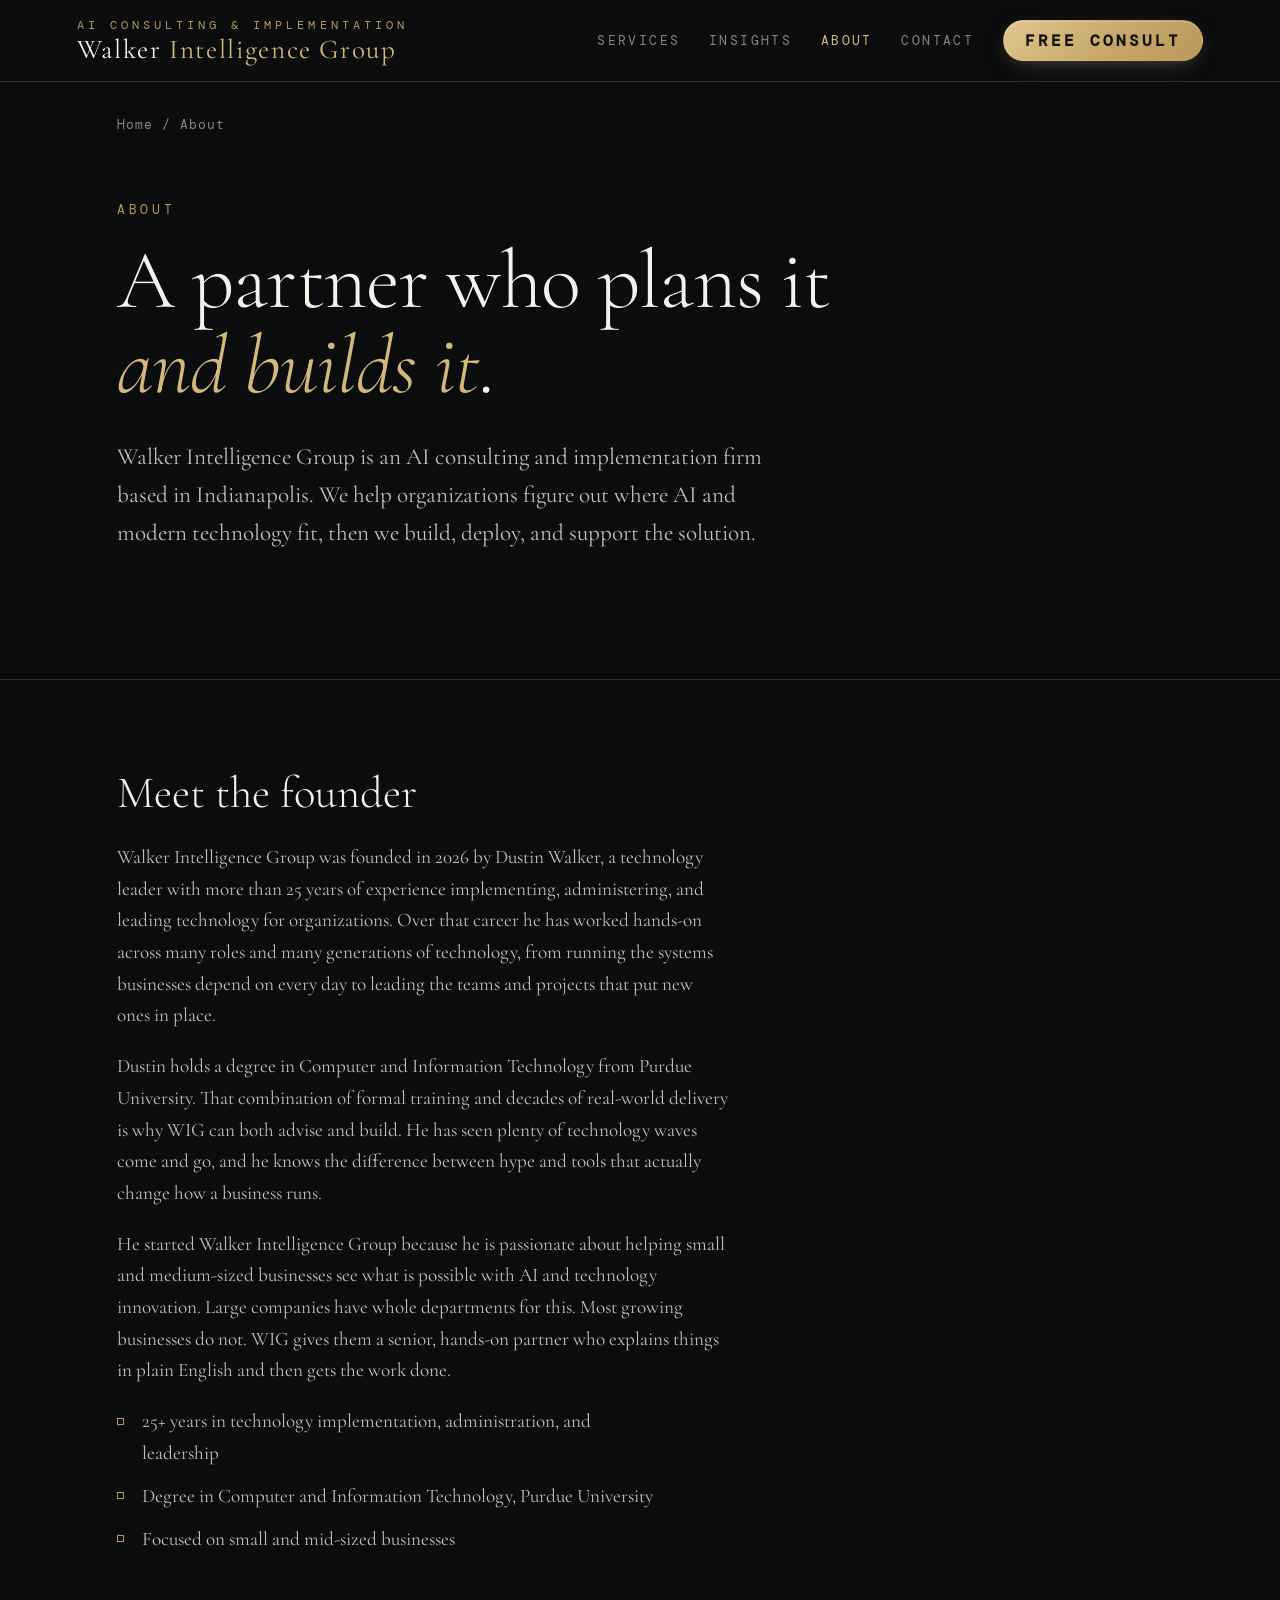
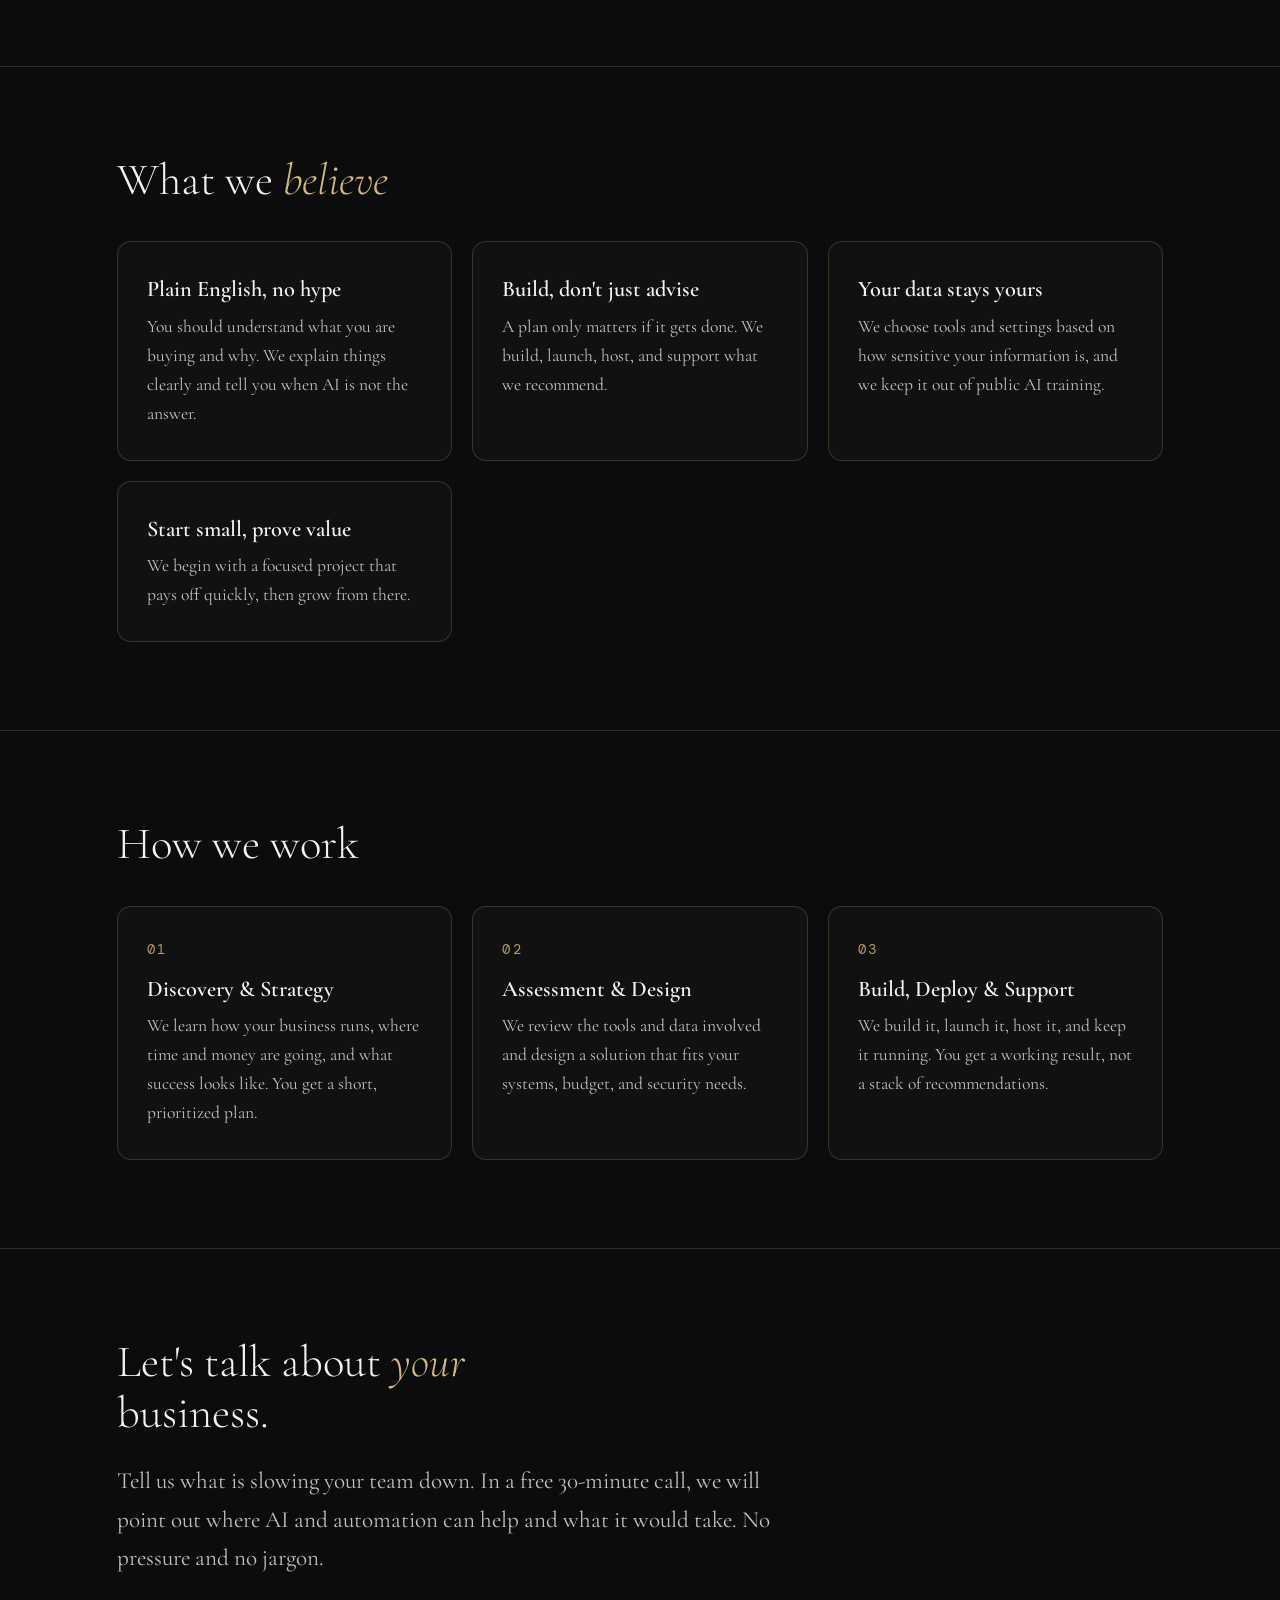
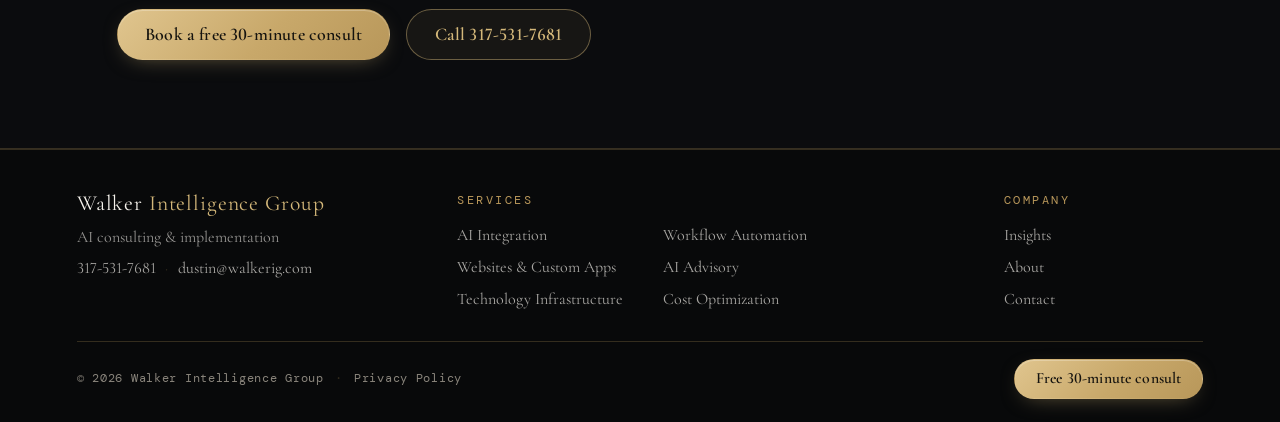
==== about/index.html @ 9484de30 "Compact footer and trim repetitive Indianapolis mentions - Footer is one short row (brand, two-colum" ====
<!DOCTYPE html>
<html lang="en">
<head>
  <meta charset="UTF-8" />
  <meta name="viewport" content="width=device-width, initial-scale=1.0" />
  <!-- Google Analytics 4 + lead tracking -->
  <script async src="https://www.googletagmanager.com/gtag/js?id=G-RJ7RK3Y0N4"></script>
  <script>
    window.dataLayer = window.dataLayer || [];
    function gtag(){dataLayer.push(arguments);}
    gtag('js', new Date());
    gtag('config', 'G-RJ7RK3Y0N4');
    // A form submission returns here with ?sent=1 (read before page scripts strip it)
    if (new URLSearchParams(location.search).get('sent') === '1') {
      gtag('event', 'generate_lead', { form_location: location.pathname });
    }
    document.addEventListener('click', function (e) {
      var a = e.target.closest && e.target.closest('a[href]');
      if (!a) return;
      var href = a.getAttribute('href');
      if (href.indexOf('tel:') === 0) gtag('event', 'phone_click', { link_text: a.textContent.trim() });
      else if (href.indexOf('mailto:') === 0) gtag('event', 'email_click', { link_text: a.textContent.trim() });
      else if (href === '/contact/') gtag('event', 'consult_click', { link_text: a.textContent.trim() });
    });
  </script>
  <title>About Walker Intelligence Group | Indianapolis AI Firm</title>
  <meta name="description" content="Indianapolis AI consulting and implementation firm founded by Dustin Walker, a Purdue-trained technology leader with 25+ years of experience." />
  <link rel="canonical" href="https://walkerig.com/about/" />
  <meta name="theme-color" content="#0b0c0e" />
  <meta property="og:type" content="website" />
  <meta property="og:site_name" content="Walker Intelligence Group" />
  <meta property="og:title" content="About Walker Intelligence Group | Indianapolis AI Firm" />
  <meta property="og:description" content="Indianapolis AI consulting and implementation firm founded by Dustin Walker, a Purdue-trained technology leader with 25+ years of experience." />
  <meta property="og:url" content="https://walkerig.com/about/" />
  <meta property="og:image" content="https://walkerig.com/og-image.jpg" />
  <meta property="og:image:width" content="1200" />
  <meta property="og:image:height" content="630" />
  <meta name="twitter:card" content="summary_large_image" />
  <link rel="icon" type="image/svg+xml" href="/favicon.svg" />
  <link rel="apple-touch-icon" href="/wig-logo-144.png" />
  <link rel="preconnect" href="https://fonts.googleapis.com" />
  <link rel="preconnect" href="https://fonts.gstatic.com" crossorigin />
  <link href="https://fonts.googleapis.com/css2?family=Cormorant+Garamond:ital,wght@0,300;0,400;0,600;1,300;1,400&family=DM+Mono:wght@300;400&display=swap" rel="stylesheet" />
  <link href="/assets/site.css" rel="stylesheet" />
  <script type="application/ld+json">
{
  "@context": "https://schema.org",
  "@graph": [
    {
      "@type": "AboutPage",
      "@id": "https://walkerig.com/about/",
      "url": "https://walkerig.com/about/",
      "name": "About Walker Intelligence Group",
      "about": {
        "@id": "https://walkerig.com/#business"
      },
      "mainEntity": {
        "@id": "https://walkerig.com/#founder"
      }
    },
    {
      "@type": "Person",
      "@id": "https://walkerig.com/#founder",
      "name": "Dustin Walker",
      "jobTitle": "Founder",
      "description": "Technology leader with more than 25 years of experience in technology implementation, administration, and leadership.",
      "alumniOf": {
        "@type": "CollegeOrUniversity",
        "name": "Purdue University"
      },
      "knowsAbout": [
        "Artificial intelligence",
        "Technology implementation",
        "Systems administration",
        "IT leadership",
        "Workflow automation"
      ],
      "worksFor": {
        "@id": "https://walkerig.com/#business"
      },
      "url": "https://walkerig.com/about/"
    },
    {
      "@type": "BreadcrumbList",
      "itemListElement": [
        {
          "@type": "ListItem",
          "position": 1,
          "name": "Home",
          "item": "https://walkerig.com/"
        },
        {
          "@type": "ListItem",
          "position": 2,
          "name": "About",
          "item": "https://walkerig.com/about/"
        }
      ]
    }
  ]
}
  </script>
</head>
<body>
<header class="site-header">
  <a class="brand" href="/" aria-label="Walker Intelligence Group home">
    <span class="brand-top">AI Consulting &amp; Implementation</span>
    <span class="brand-main">Walker <span>Intelligence Group</span></span>
  </a>
  <nav class="site-nav" aria-label="Main">
    <a href="/#services">Services</a>
    <a href="/insights/">Insights</a>
    <a href="/about/" aria-current="page">About</a>
    <a href="/contact/">Contact</a>
    <a class="btn" href="/contact/">Free consult</a>
  </nav>
  <details class="menu">
    <summary>Menu</summary>
    <div class="menu-panel">
      <span class="menu-label">Services</span>
        <a href="/ai-integration/">AI Integration</a>
        <a href="/workflow-automation/">Workflow Automation</a>
        <a href="/websites-custom-apps/">Websites &amp; Custom Apps</a>
        <a href="/ai-advisory/">AI Advisory</a>
        <a href="/technology-infrastructure/">Technology Infrastructure</a>
        <a href="/cost-optimization/">Cost Optimization</a>
      <span class="menu-label">Company</span>
      <a href="/insights/">Insights</a>
      <a href="/about/">About</a>
      <a href="/contact/">Contact</a>
      <a href="tel:+13175317681">Call 317-531-7681</a>
    </div>
  </details>
</header>

<main>
  <div class="wrap crumbs"><a href="/">Home</a> / About</div>

  <section class="hero">
    <div class="wrap">
      <span class="eyebrow">About</span>
      <h1>A partner who plans it <em>and builds it</em>.</h1>
      <p class="lede">Walker Intelligence Group is an AI consulting and implementation firm based in Indianapolis. We help organizations figure out where AI and modern technology fit, then we build, deploy, and support the solution.</p>
    </div>
  </section>

  <section>
    <div class="wrap prose">
      <h2>Meet the founder</h2>
      <p>Walker Intelligence Group was founded in 2026 by Dustin Walker, a technology leader with more than 25 years of experience implementing, administering, and leading technology for organizations. Over that career he has worked hands-on across many roles and many generations of technology, from running the systems businesses depend on every day to leading the teams and projects that put new ones in place.</p>
      <p>Dustin holds a degree in Computer and Information Technology from Purdue University. That combination of formal training and decades of real-world delivery is why WIG can both advise and build. He has seen plenty of technology waves come and go, and he knows the difference between hype and tools that actually change how a business runs.</p>
      <p>He started Walker Intelligence Group because he is passionate about helping small and medium-sized businesses see what is possible with AI and technology innovation. Large companies have whole departments for this. Most growing businesses do not. WIG gives them a senior, hands-on partner who explains things in plain English and then gets the work done.</p>
      <ul class="checks">
        <li>25+ years in technology implementation, administration, and leadership</li>
        <li>Degree in Computer and Information Technology, Purdue University</li>
        <li>Focused on small and mid-sized businesses</li>
      </ul>
    </div>
  </section>

  <section>
    <div class="wrap">
      <h2>What we <em>believe</em></h2>
      <div class="grid">
        <div class="card"><h3>Plain English, no hype</h3><p>You should understand what you are buying and why. We explain things clearly and tell you when AI is not the answer.</p></div>
        <div class="card"><h3>Build, don't just advise</h3><p>A plan only matters if it gets done. We build, launch, host, and support what we recommend.</p></div>
        <div class="card"><h3>Your data stays yours</h3><p>We choose tools and settings based on how sensitive your information is, and we keep it out of public AI training.</p></div>
        <div class="card"><h3>Start small, prove value</h3><p>We begin with a focused project that pays off quickly, then grow from there.</p></div>
      </div>
    </div>
  </section>

  <section>
    <div class="wrap">
      <h2>How we work</h2>
      <div class="grid">
        <div class="card"><span class="num">01</span><h3>Discovery &amp; Strategy</h3><p>We learn how your business runs, where time and money are going, and what success looks like. You get a short, prioritized plan.</p></div>
        <div class="card"><span class="num">02</span><h3>Assessment &amp; Design</h3><p>We review the tools and data involved and design a solution that fits your systems, budget, and security needs.</p></div>
        <div class="card"><span class="num">03</span><h3>Build, Deploy &amp; Support</h3><p>We build it, launch it, host it, and keep it running. You get a working result, not a stack of recommendations.</p></div>
      </div>
    </div>
  </section>

  <section class="cta-band">
    <div class="wrap">
      <h2>Let's talk about <em>your</em> business.</h2>
      <p class="lede">Tell us what is slowing your team down. In a free 30-minute call, we will point out where AI and automation can help and what it would take. No pressure and no jargon.</p>
      <div class="cta-row">
        <a class="btn" href="/contact/">Book a free 30-minute consult</a>
        <a class="btn btn-ghost" href="tel:+13175317681">Call 317-531-7681</a>
      </div>
    </div>
  </section>
</main>
<footer class="site-footer">
  <div class="wrap">
    <div class="footer-grid">
      <div class="footer-brand">
        <a class="footer-name" href="/">Walker <span>Intelligence Group</span></a>
        <p>AI consulting &amp; implementation</p>
        <p class="footer-contact"><a href="tel:+13175317681">317-531-7681</a><span aria-hidden="true">&middot;</span><a href="mailto:dustin@walkerig.com">dustin@walkerig.com</a></p>
      </div>
      <nav aria-label="Services">
        <h4>Services</h4>
        <ul class="footer-two-col">
          <li><a href="/ai-integration/">AI Integration</a></li>
          <li><a href="/workflow-automation/">Workflow Automation</a></li>
          <li><a href="/websites-custom-apps/">Websites &amp; Custom Apps</a></li>
          <li><a href="/ai-advisory/">AI Advisory</a></li>
          <li><a href="/technology-infrastructure/">Technology Infrastructure</a></li>
          <li><a href="/cost-optimization/">Cost Optimization</a></li>
        </ul>
      </nav>
      <nav aria-label="Company">
        <h4>Company</h4>
        <ul>
          <li><a href="/insights/">Insights</a></li>
          <li><a href="/about/">About</a></li>
          <li><a href="/contact/">Contact</a></li>
        </ul>
      </nav>
    </div>
    <div class="footer-base">
      <span>&copy; 2026 Walker Intelligence Group<span class="sep" aria-hidden="true">&middot;</span><a href="/privacy/">Privacy Policy</a></span>
      <a class="btn footer-btn" href="/contact/">Free 30-minute consult</a>
    </div>
  </div>
</footer>
</body>
</html>
---- assets/site.css ----
/* Shared styles for inner pages (service, about, contact, insights). The homepage keeps its own inline styles. */
*, *::before, *::after { box-sizing: border-box; margin: 0; padding: 0; }

:root {
  --ink:       #0b0c0e;
  --ink-2:     #0f1012;
  --paper:     #f5f2ec;
  --gold:      #b8975a;
  --gold-lt:   #d4b87a;
  --muted:     #8a857c;
  --body:      rgba(245,242,236,0.78);
  --rule:      rgba(184,151,90,0.25);
  --serif:     'Cormorant Garamond', Georgia, serif;
  --mono:      'DM Mono', 'Courier New', monospace;
  --gutter:    clamp(1.25rem, 6vw, 6rem);
}

html { scroll-behavior: smooth; }

body {
  background: var(--ink);
  color: var(--paper);
  font-family: var(--serif);
  font-weight: 400;
  line-height: 1.65;
  overflow-x: hidden;
}

a { color: var(--gold-lt); }
a:hover { color: var(--paper); }

/* ── HEADER ── */
.site-header {
  position: sticky;
  top: 0;
  z-index: 100;
  background: var(--ink);
  border-bottom: 1px solid var(--rule);
  display: flex;
  align-items: center;
  justify-content: space-between;
  gap: 1rem;
  padding: 1rem var(--gutter);
}

.brand { display: flex; flex-direction: column; text-decoration: none; color: var(--paper); }
.brand-top {
  font-family: var(--mono);
  font-size: 0.72rem;
  letter-spacing: 0.35em;
  text-transform: uppercase;
  color: var(--gold);
}
.brand-main { font-size: clamp(1.2rem, 2.4vw, 1.7rem); letter-spacing: 0.06em; line-height: 1.1; }
.brand-main span { color: var(--gold-lt); }

.site-nav { display: flex; align-items: center; gap: 1.8rem; }
.site-nav a {
  font-family: var(--mono);
  font-size: 0.82rem;
  letter-spacing: 0.18em;
  text-transform: uppercase;
  color: var(--muted);
  text-decoration: none;
}
.site-nav a:hover, .site-nav a[aria-current="page"] { color: var(--gold-lt); }

.btn {
  display: inline-flex;
  align-items: center;
  justify-content: center;
  gap: 0.55em;
  font-family: var(--serif);
  font-size: 1.12rem;
  font-weight: 600;
  letter-spacing: 0.01em;
  line-height: 1.2;
  font-variant-numeric: lining-nums;
  text-decoration: none;
  text-align: center;
  padding: 0.85rem 1.7rem;
  border: 1px solid transparent;
  border-radius: 999px;
  color: #15130f;
  background: linear-gradient(135deg, #e0c58e 0%, #c8a86a 55%, #b8975a 100%);
  box-shadow: 0 6px 22px -10px rgba(212,184,122,0.55), inset 0 1px 0 rgba(255,255,255,0.25);
  transition: transform 0.2s ease, box-shadow 0.2s ease, background 0.2s ease, color 0.2s ease, border-color 0.2s ease;
  cursor: pointer;
}
.btn:hover {
  color: #15130f;
  transform: translateY(-1px);
  box-shadow: 0 10px 28px -10px rgba(212,184,122,0.7), inset 0 1px 0 rgba(255,255,255,0.3);
}
.btn:active { transform: translateY(0); }
.btn:focus-visible { outline: 2px solid var(--gold-lt); outline-offset: 3px; }
.btn-ghost {
  background: rgba(212,184,122,0.06);
  border-color: rgba(212,184,122,0.45);
  color: var(--gold-lt);
  box-shadow: none;
}
.btn-ghost:hover {
  background: rgba(212,184,122,0.14);
  border-color: var(--gold-lt);
  color: var(--paper);
  box-shadow: none;
}
.btn-lg { font-size: clamp(1.15rem, 1.5vw, 1.3rem); padding: 1.05rem 2.3rem; }
.site-nav .btn { color: #15130f; font-size: 1.02rem; padding: 0.6rem 1.35rem; }
.site-nav .btn:hover { color: #15130f; }

/* mobile menu (no JS needed) */
.menu { display: none; position: relative; }
.menu summary {
  list-style: none;
  cursor: pointer;
  font-family: var(--mono);
  font-size: 0.82rem;
  letter-spacing: 0.18em;
  text-transform: uppercase;
  color: var(--gold);
  padding: 0.55rem 1.1rem;
  border: 1px solid var(--rule);
  border-radius: 999px;
}
.menu summary::-webkit-details-marker { display: none; }
.menu-panel {
  position: absolute;
  right: 0;
  top: calc(100% + 0.5rem);
  background: var(--ink-2);
  border: 1px solid var(--rule);
  min-width: 17rem;
  border-radius: 14px;
  overflow: hidden;
  box-shadow: 0 18px 40px -18px rgba(0,0,0,0.8);
  max-width: calc(100vw - 2.5rem);
  padding: 0.75rem 0;
  display: flex;
  flex-direction: column;
}
.menu-panel a {
  padding: 0.7rem 1.3rem;
  font-family: var(--mono);
  font-size: 0.9rem;
  letter-spacing: 0.1em;
  color: var(--paper);
  text-decoration: none;
}
.menu-panel a:hover { color: var(--gold-lt); }
.menu-panel .menu-label {
  padding: 0.8rem 1.3rem 0.2rem;
  font-family: var(--mono);
  font-size: 0.72rem;
  letter-spacing: 0.25em;
  text-transform: uppercase;
  color: var(--gold);
}

@media (max-width: 860px) {
  .site-nav { display: none; }
  .menu { display: block; }
}

/* ── LAYOUT ── */
.wrap { padding: 0 var(--gutter); max-width: 1200px; margin: 0 auto; }
section { padding: clamp(3rem, 7vw, 5.5rem) 0; border-bottom: 1px solid var(--rule); }

.crumbs {
  font-family: var(--mono);
  font-size: 0.8rem;
  letter-spacing: 0.08em;
  color: var(--muted);
  padding-top: 2rem;
}
.crumbs a { color: var(--muted); text-decoration: none; }
.crumbs a:hover { color: var(--gold-lt); }

.eyebrow {
  display: block;
  font-family: var(--mono);
  font-size: 0.8rem;
  letter-spacing: 0.3em;
  text-transform: uppercase;
  color: var(--gold);
  margin-bottom: 1.2rem;
}

.hero { padding-top: clamp(2rem, 5vw, 4rem); }
.hero h1 {
  font-size: clamp(2.6rem, 6.5vw, 5.2rem);
  font-weight: 300;
  line-height: 1.02;
  letter-spacing: -0.01em;
  max-width: 18ch;
  margin-bottom: 1.8rem;
}
.hero h1 em { font-style: italic; color: var(--gold-lt); }
.lede {
  font-size: clamp(1.2rem, 2vw, 1.45rem);
  color: var(--body);
  max-width: 60ch;
  margin-bottom: 2.4rem;
}
.cta-row { display: flex; flex-wrap: wrap; gap: 1rem; align-items: center; }
.cta-note { font-family: var(--mono); font-size: 0.85rem; letter-spacing: 0.1em; color: var(--muted); }

h2 {
  font-size: clamp(1.9rem, 4vw, 2.8rem);
  font-weight: 300;
  line-height: 1.15;
  margin-bottom: 1.4rem;
  max-width: 24ch;
}
h2 em { font-style: italic; color: var(--gold-lt); }
h3 { font-size: 1.4rem; font-weight: 600; line-height: 1.3; margin-bottom: 0.5rem; }

.prose p { font-size: 1.2rem; color: var(--body); max-width: 68ch; margin-bottom: 1.2rem; }
.prose p:last-child { margin-bottom: 0; }

.grid {
  display: grid;
  grid-template-columns: repeat(auto-fill, minmax(min(100%, 290px), 1fr));
  gap: 1.25rem;
  margin-top: 2.2rem;
}
.card {
  background: rgba(245,242,236,0.025);
  border: 1px solid var(--rule);
  border-radius: 14px;
  padding: 2rem 1.8rem;
  transition: background 0.2s, border-color 0.2s;
}
.card p { color: var(--body); font-size: 1.1rem; }
.card .num { font-family: var(--mono); font-size: 0.85rem; letter-spacing: 0.2em; color: var(--gold); display: block; margin-bottom: 0.8rem; }
a.card { text-decoration: none; color: var(--paper); transition: background 0.2s; display: block; }
a.card:hover { background: rgba(212,184,122,0.06); border-color: var(--gold); }
a.card:hover h3 { color: var(--gold-lt); }
.card .more { font-family: var(--mono); font-size: 0.8rem; letter-spacing: 0.15em; color: var(--gold); margin-top: 1rem; display: block; }

.checks { list-style: none; display: grid; gap: 0.9rem; margin-top: 1.5rem; max-width: 70ch; }
.checks li { position: relative; padding-left: 1.6rem; font-size: 1.15rem; color: var(--body); }
.checks li::before {
  content: '';
  position: absolute;
  left: 0;
  top: 0.55em;
  width: 7px;
  height: 7px;
  border: 1px solid var(--gold);
}

.faq { margin-top: 1.5rem; max-width: 820px; }
.faq details { border-top: 1px solid var(--rule); }
.faq details:last-child { border-bottom: 1px solid var(--rule); }
.faq summary {
  cursor: pointer;
  list-style: none;
  display: flex;
  justify-content: space-between;
  gap: 1rem;
  padding: 1.2rem 0;
  font-size: 1.3rem;
}
.faq summary::-webkit-details-marker { display: none; }
.faq summary::after { content: '+'; color: var(--gold); font-family: var(--mono); }
.faq details[open] summary::after { content: '–'; }
.faq details p { color: var(--body); font-size: 1.15rem; padding-bottom: 1.3rem; max-width: 68ch; }

.cta-band { text-align: left; }
.cta-band .lede { margin-bottom: 2rem; }

/* ── FORM ── */
.contact-grid { display: grid; grid-template-columns: repeat(auto-fit, minmax(min(100%, 340px), 1fr)); gap: clamp(2rem, 5vw, 4rem); }
.form label {
  display: block;
  font-family: var(--mono);
  font-size: 0.78rem;
  letter-spacing: 0.16em;
  text-transform: uppercase;
  color: var(--gold);
  margin-bottom: 0.45rem;
}
.form .field { margin-bottom: 1.3rem; }
.form input, .form textarea, .form select {
  width: 100%;
  background: rgba(245,242,236,0.04);
  border: 1px solid var(--rule);
  color: var(--paper);
  font-family: var(--serif);
  font-size: 1.1rem;
  padding: 0.8rem 0.9rem;
  border-radius: 10px;
  -webkit-appearance: none;
  appearance: none;
}
.form select option { background: var(--ink-2); }
.form input:focus, .form textarea:focus, .form select:focus { outline: none; border-color: var(--gold); }
.form textarea { min-height: 140px; resize: vertical; }
.form .btn { width: 100%; }
.form-done { font-size: 1.3rem; color: var(--gold-lt); }
.contact-lines { display: grid; gap: 0.6rem; margin: 1.5rem 0 2rem; }
.contact-lines a { font-family: var(--mono); font-size: 1.05rem; letter-spacing: 0.06em; color: var(--paper); text-decoration: none; }
.contact-lines a:hover { color: var(--gold-lt); }

.placeholder { background: rgba(212,184,122,0.15); color: var(--gold-lt); padding: 0 0.2em; }

/* ── FOOTER ── */
.site-footer { padding: 2.6rem 0 1.4rem; border-top: 1px solid var(--rule); background: #08090a; }
.site-footer .wrap { max-width: 1320px; }
.footer-grid {
  display: grid;
  grid-template-columns: minmax(0, 1fr) minmax(0, 1.5fr) minmax(0, 0.6fr);
  gap: 2rem 3rem;
  align-items: start;
}
.footer-name { color: var(--paper); text-decoration: none; font-size: 1.35rem; letter-spacing: 0.04em; line-height: 1.2; }
.footer-name span { color: var(--gold-lt); }
.footer-brand p { color: rgba(245,242,236,0.6); font-size: 1rem; margin-top: 0.3rem; }
.footer-contact { display: flex; flex-wrap: wrap; gap: 0.2rem 0.6rem; font-variant-numeric: lining-nums; }
.footer-contact span { color: var(--rule); }
.footer-contact a, .footer-grid li a {
  color: rgba(245,242,236,0.68);
  text-decoration: none;
  font-size: 1rem;
  font-variant-numeric: lining-nums;
  white-space: nowrap;
  transition: color 0.2s;
}
.footer-contact a:hover, .footer-grid li a:hover { color: var(--gold-lt); }
.footer-grid h4 {
  font-family: var(--mono);
  font-size: 0.72rem;
  font-weight: 400;
  letter-spacing: 0.22em;
  text-transform: uppercase;
  color: var(--gold);
  margin-bottom: 0.7rem;
}
.footer-grid ul { list-style: none; display: grid; gap: 0.35rem; }
.footer-grid ul.footer-two-col { grid-template-columns: repeat(2, max-content); column-gap: 2.5rem; }
.footer-base {
  margin-top: 1.8rem;
  padding-top: 1.1rem;
  border-top: 1px solid var(--rule);
  display: flex;
  flex-wrap: wrap;
  align-items: center;
  justify-content: space-between;
  gap: 0.8rem 1.5rem;
  font-family: var(--mono);
  font-size: 0.75rem;
  letter-spacing: 0.06em;
  color: var(--muted);
}
.footer-base .sep { margin: 0 0.7rem; color: var(--rule); }
.footer-base a:not(.btn) { color: var(--muted); text-decoration: none; }
.footer-base a:not(.btn):hover { color: var(--gold-lt); }
.footer-base .footer-btn { font-size: 0.98rem; letter-spacing: 0.01em; padding: 0.6rem 1.3rem; }

@media (max-width: 900px) {
  .footer-grid { grid-template-columns: minmax(0, 1fr) minmax(0, 1fr); gap: 1.6rem 2rem; }
  .footer-brand { grid-column: 1 / -1; }
}
@media (max-width: 560px) {
  .footer-grid { grid-template-columns: 1fr; }
  .footer-grid ul.footer-two-col { grid-template-columns: repeat(2, minmax(0, 1fr)); column-gap: 1rem; }
  .footer-grid li a { white-space: normal; }
  .footer-grid nav:last-of-type ul { display: flex; flex-wrap: wrap; gap: 0.4rem 1.6rem; }
  .footer-base { flex-direction: column-reverse; align-items: stretch; text-align: center; }
  .footer-base .footer-btn { width: 100%; }
}

/* ── INSIGHTS (articles) ── */
.hero h1.article-title { font-size: clamp(2.3rem, 5.5vw, 4.2rem); max-width: 22ch; }
.byline { font-family: var(--mono); font-size: 0.85rem; letter-spacing: 0.1em; color: var(--muted); }
.byline a { color: var(--gold-lt); text-decoration: none; }
.article-body h2 { margin-top: 3rem; max-width: 32ch; font-size: clamp(1.7rem, 3.4vw, 2.3rem); }
.article-body h2:first-child { margin-top: 0; }
.prose ul { list-style: none; display: grid; gap: 0.7rem; margin: 0 0 1.4rem; max-width: 68ch; }
.prose ul li { position: relative; padding-left: 1.6rem; font-size: 1.2rem; color: var(--body); }
.prose ul li::before {
  content: '';
  position: absolute;
  left: 0;
  top: 0.6em;
  width: 7px;
  height: 7px;
  border: 1px solid var(--gold);
}
.prose strong { color: var(--paper); font-weight: 600; }
.author-box p a { text-decoration: none; }

/* ── SMALL SCREENS ── */
@media (max-width: 560px) {
  .cta-row .btn { width: 100%; }
  .card { padding: 1.6rem 1.3rem; }
  .btn-lg { font-size: 1.15rem; padding: 1rem 1.4rem; }
  .brand-top { font-size: 0.6rem; letter-spacing: 0.18em; white-space: nowrap; }
}
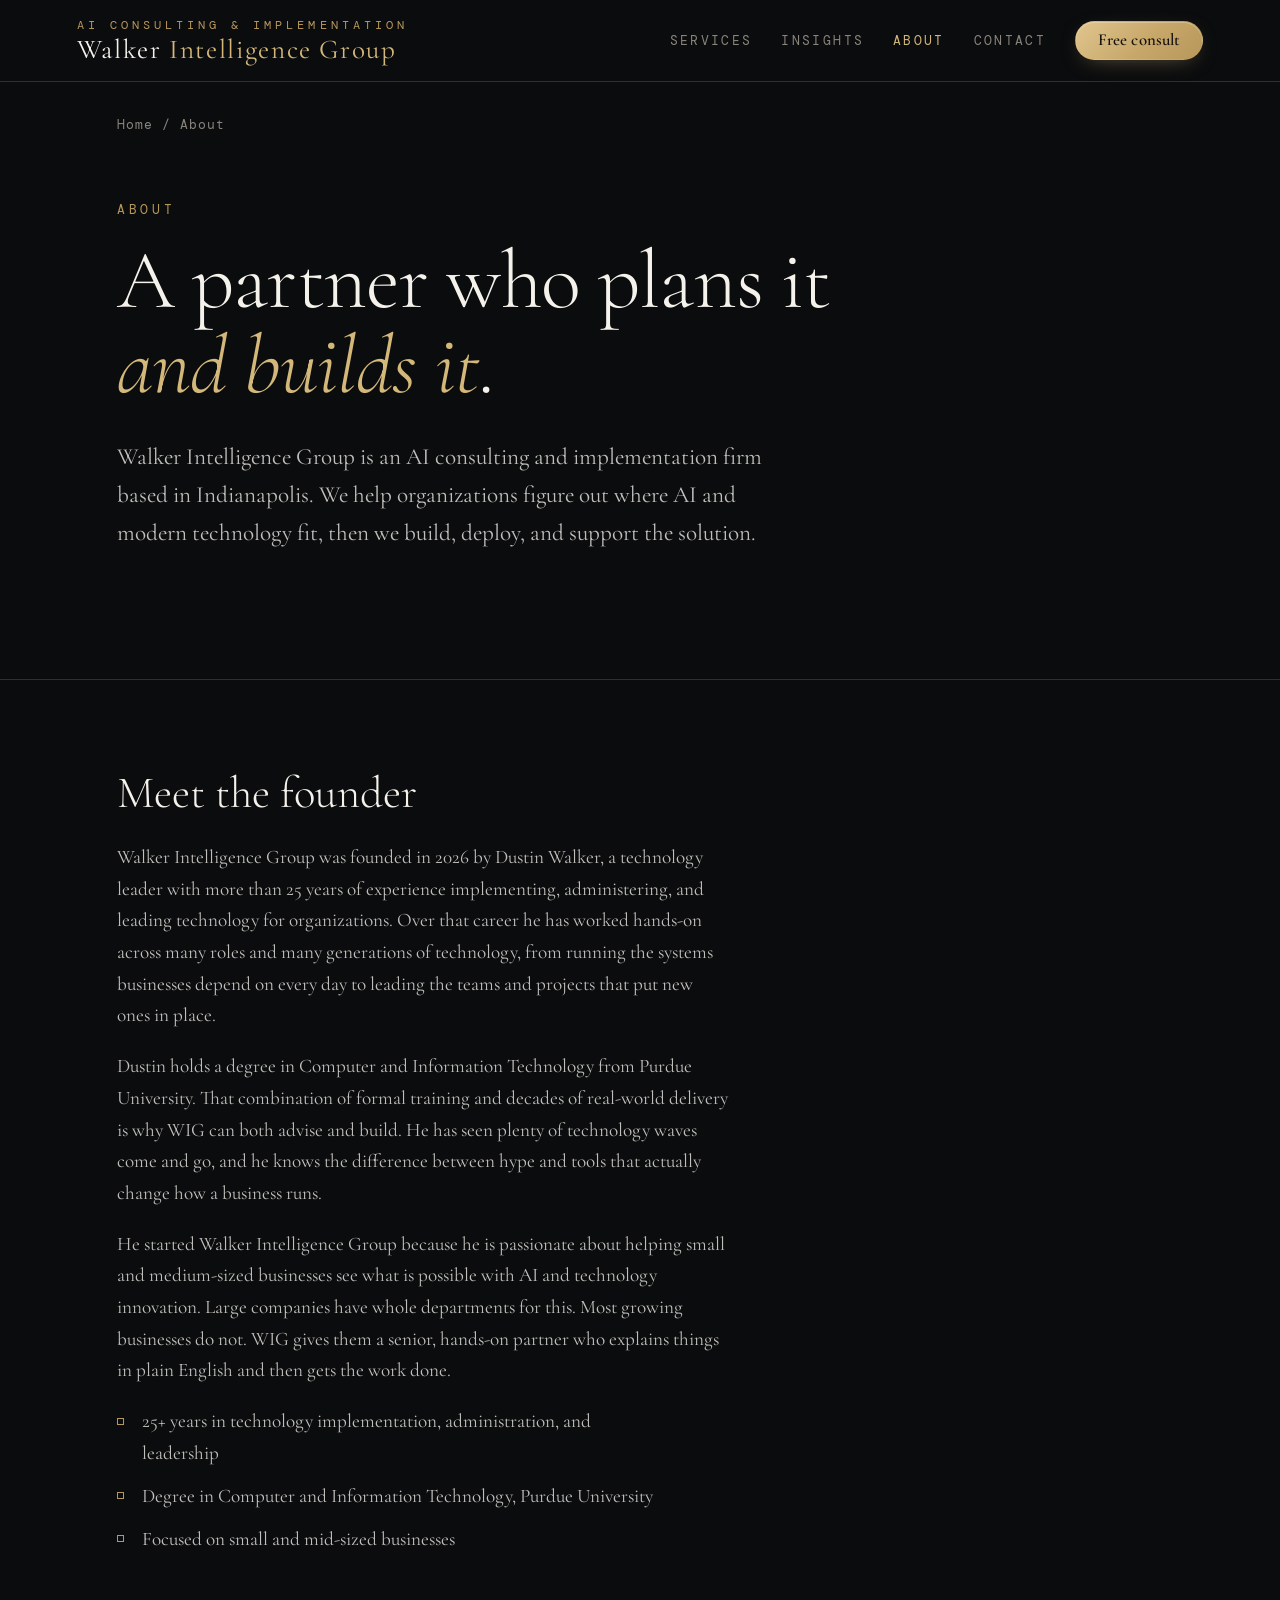
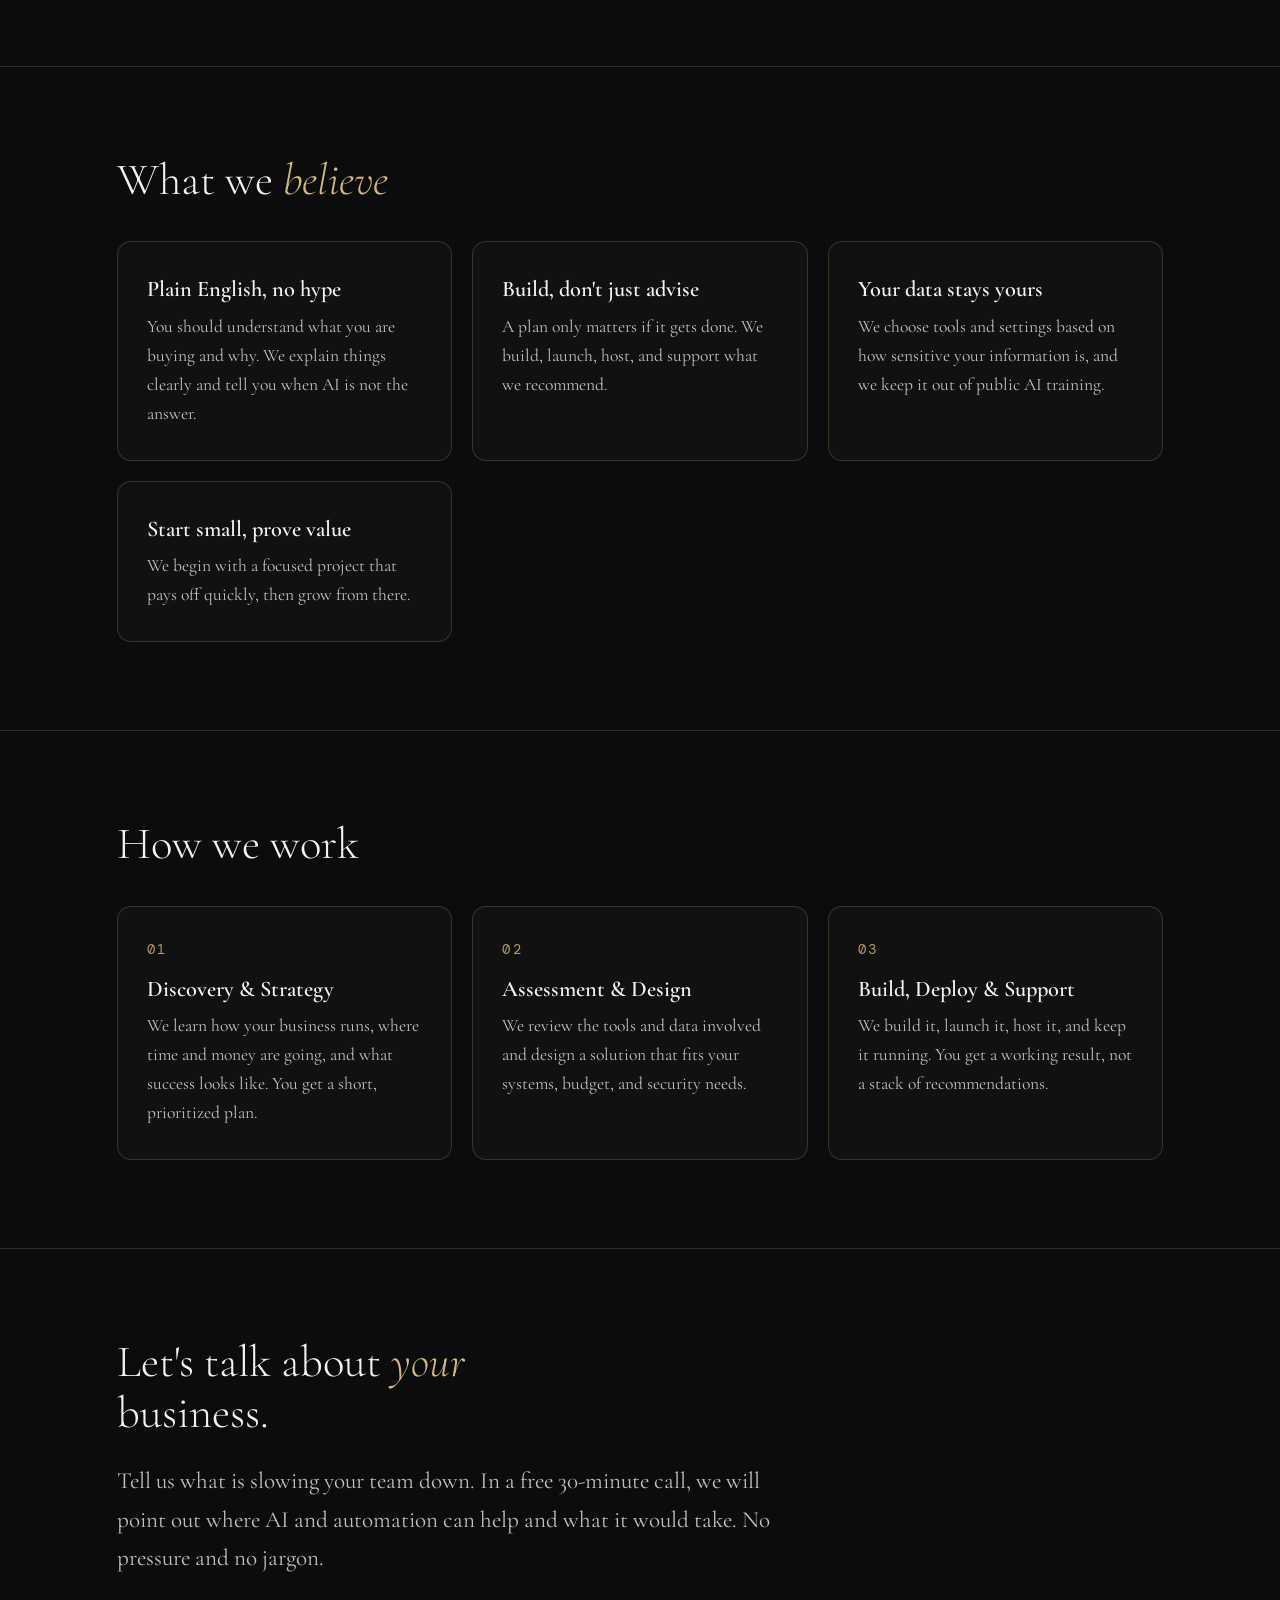
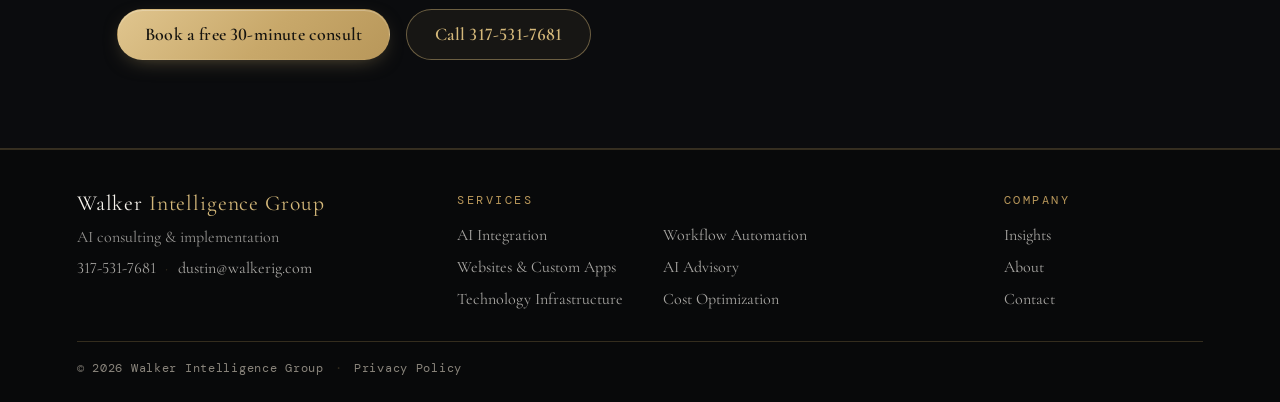
==== commit 73af06c2: "Show the consult button at most twice per page; fix header button - Keep the header button plus one " ====
--- a/about/index.html
+++ b/about/index.html
@@ -222,7 +222,6 @@
     </div>
     <div class="footer-base">
       <span>&copy; 2026 Walker Intelligence Group<span class="sep" aria-hidden="true">&middot;</span><a href="/privacy/">Privacy Policy</a></span>
-      <a class="btn footer-btn" href="/contact/">Free 30-minute consult</a>
     </div>
   </div>
 </footer>
--- a/assets/site.css
+++ b/assets/site.css
@@ -45,6 +45,7 @@
 
 .brand { display: flex; flex-direction: column; text-decoration: none; color: var(--paper); }
 .brand-top {
+  white-space: nowrap;
   font-family: var(--mono);
   font-size: 0.72rem;
   letter-spacing: 0.35em;
@@ -107,7 +108,7 @@
   box-shadow: none;
 }
 .btn-lg { font-size: clamp(1.15rem, 1.5vw, 1.3rem); padding: 1.05rem 2.3rem; }
-.site-nav .btn { color: #15130f; font-size: 1.02rem; padding: 0.6rem 1.35rem; }
+.site-nav .btn { color: #15130f; font-family: var(--serif); font-size: 1.05rem; letter-spacing: 0.01em; text-transform: none; white-space: nowrap; padding: 0.55rem 1.35rem; }
 .site-nav .btn:hover { color: #15130f; }
 
 /* mobile menu (no JS needed) */
@@ -357,7 +358,6 @@
 .footer-base .sep { margin: 0 0.7rem; color: var(--rule); }
 .footer-base a:not(.btn) { color: var(--muted); text-decoration: none; }
 .footer-base a:not(.btn):hover { color: var(--gold-lt); }
-.footer-base .footer-btn { font-size: 0.98rem; letter-spacing: 0.01em; padding: 0.6rem 1.3rem; }
 
 @media (max-width: 900px) {
   .footer-grid { grid-template-columns: minmax(0, 1fr) minmax(0, 1fr); gap: 1.6rem 2rem; }
@@ -368,8 +368,7 @@
   .footer-grid ul.footer-two-col { grid-template-columns: repeat(2, minmax(0, 1fr)); column-gap: 1rem; }
   .footer-grid li a { white-space: normal; }
   .footer-grid nav:last-of-type ul { display: flex; flex-wrap: wrap; gap: 0.4rem 1.6rem; }
-  .footer-base { flex-direction: column-reverse; align-items: stretch; text-align: center; }
-  .footer-base .footer-btn { width: 100%; }
+  .footer-base { justify-content: center; text-align: center; }
 }
 
 /* ── INSIGHTS (articles) ── */
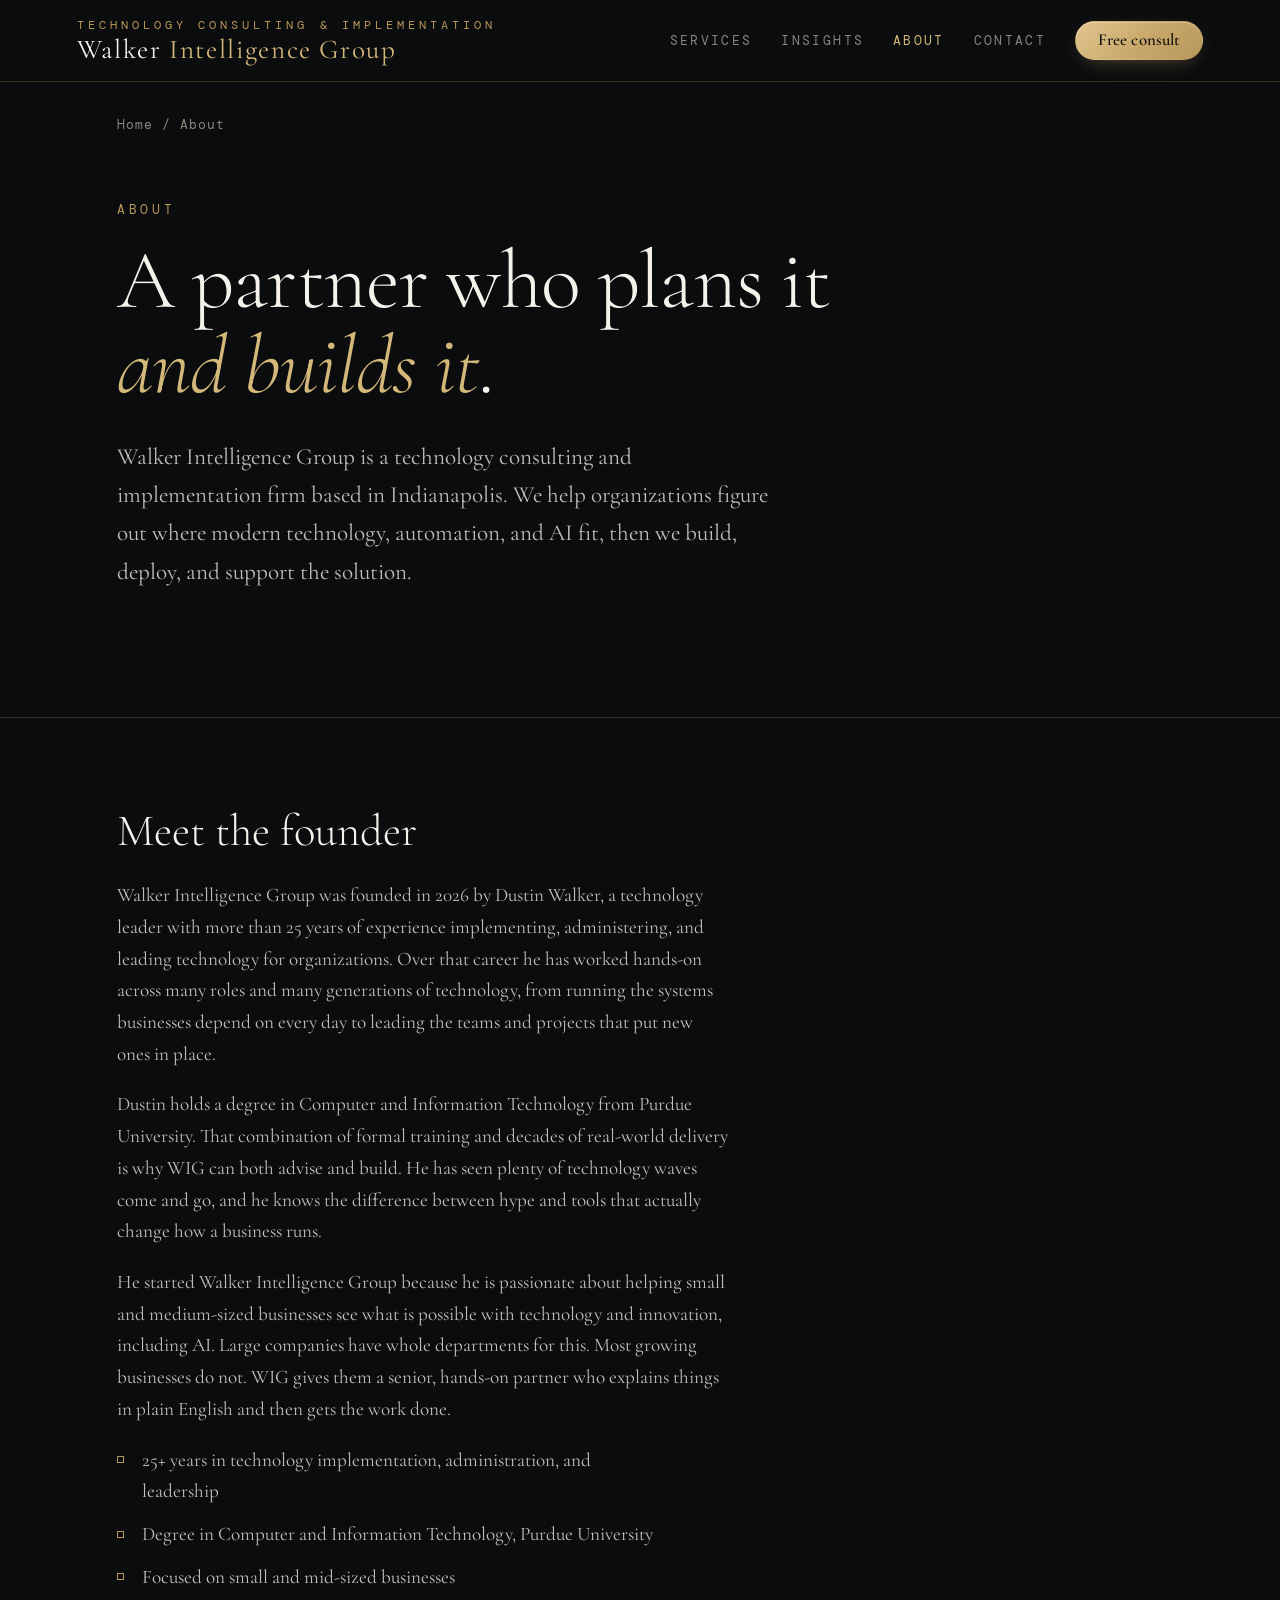
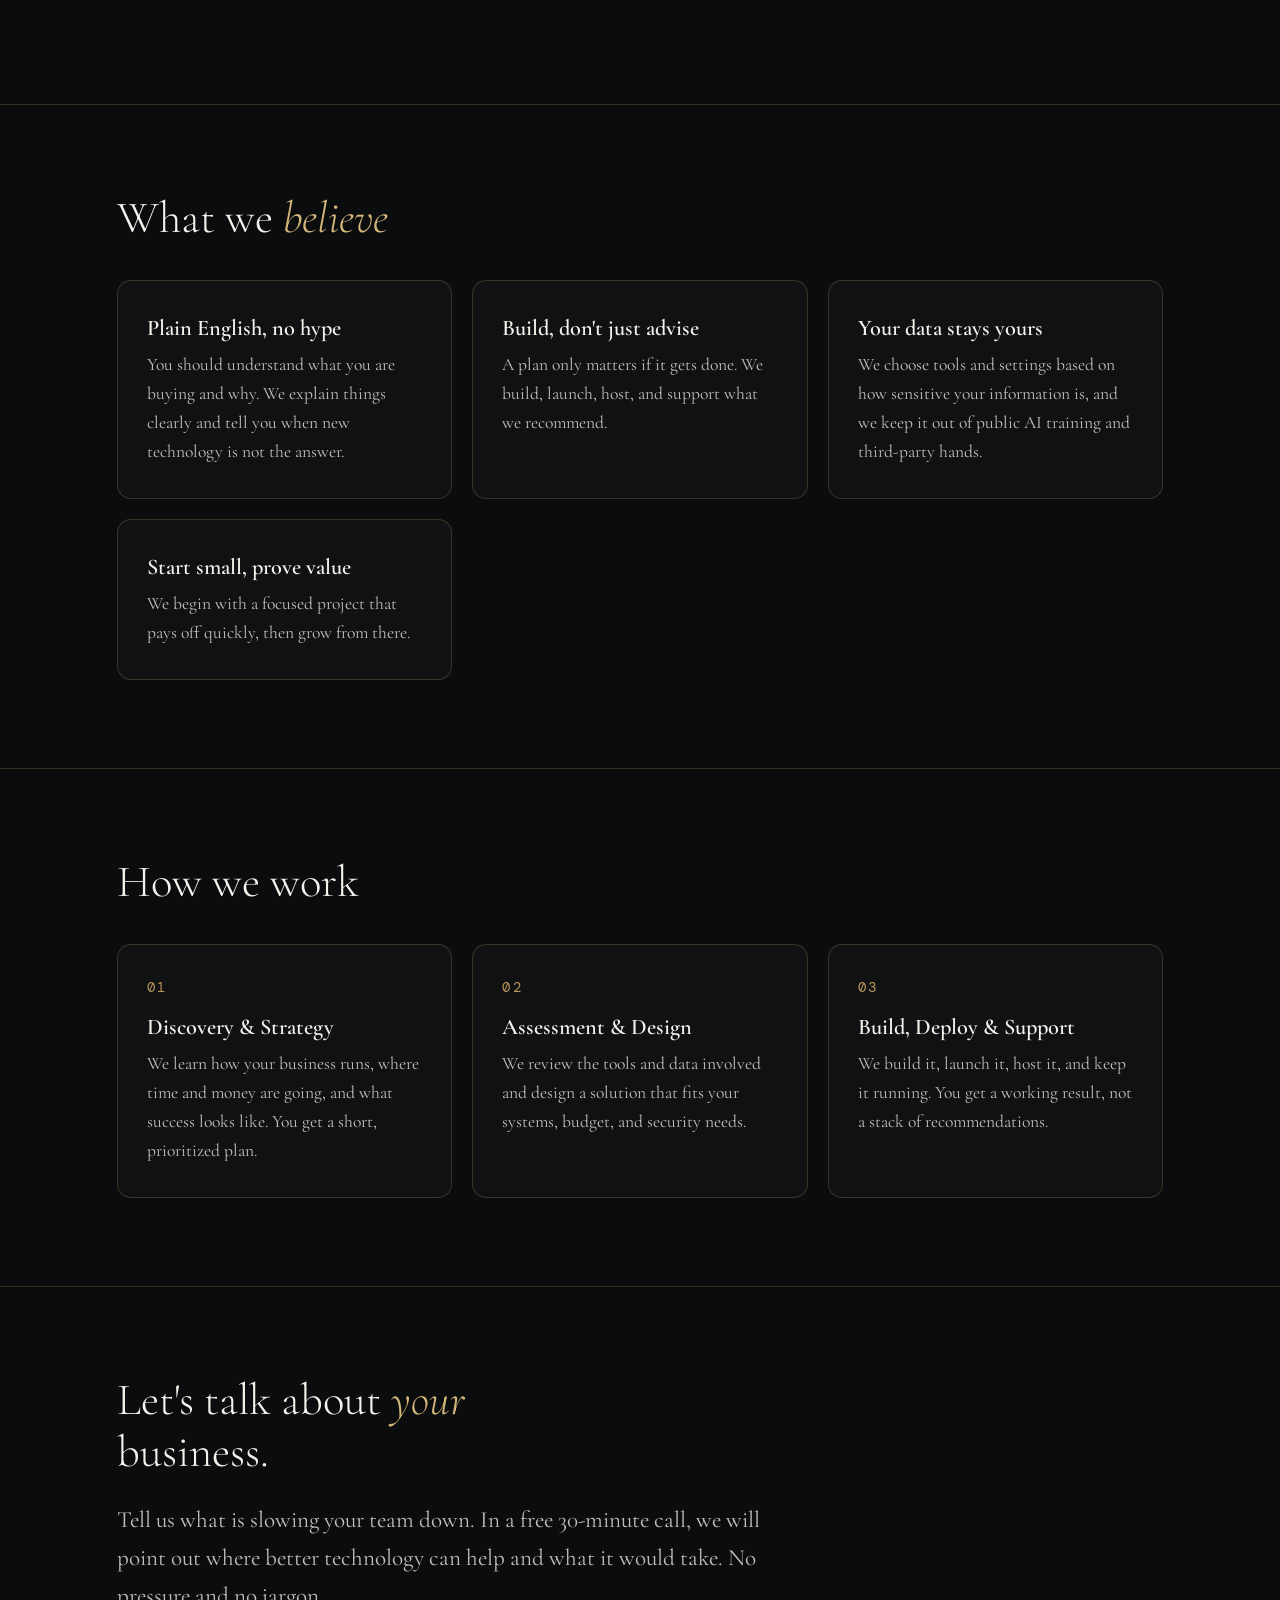
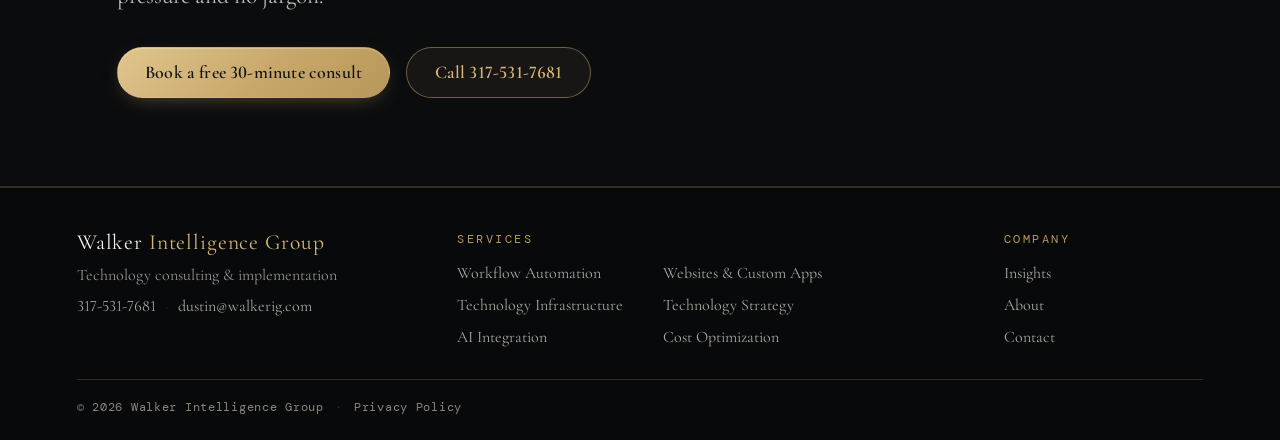
==== commit 80b902d8: "Reposition as technology consulting & implementation, AI as one capability - Homepage: new title, de" ====
--- a/about/index.html
+++ b/about/index.html
@@ -23,14 +23,14 @@
       else if (href === '/contact/') gtag('event', 'consult_click', { link_text: a.textContent.trim() });
     });
   </script>
-  <title>About Walker Intelligence Group | Indianapolis AI Firm</title>
-  <meta name="description" content="Indianapolis AI consulting and implementation firm founded by Dustin Walker, a Purdue-trained technology leader with 25+ years of experience." />
+  <title>About Walker Intelligence Group | Indianapolis Technology Firm</title>
+  <meta name="description" content="Indianapolis technology consulting and implementation firm founded by Dustin Walker, a Purdue-trained technology leader with 25+ years of experience." />
   <link rel="canonical" href="https://walkerig.com/about/" />
   <meta name="theme-color" content="#0b0c0e" />
   <meta property="og:type" content="website" />
   <meta property="og:site_name" content="Walker Intelligence Group" />
-  <meta property="og:title" content="About Walker Intelligence Group | Indianapolis AI Firm" />
-  <meta property="og:description" content="Indianapolis AI consulting and implementation firm founded by Dustin Walker, a Purdue-trained technology leader with 25+ years of experience." />
+  <meta property="og:title" content="About Walker Intelligence Group | Indianapolis Technology Firm" />
+  <meta property="og:description" content="Indianapolis technology consulting and implementation firm founded by Dustin Walker, a Purdue-trained technology leader with 25+ years of experience." />
   <meta property="og:url" content="https://walkerig.com/about/" />
   <meta property="og:image" content="https://walkerig.com/og-image.jpg" />
   <meta property="og:image:width" content="1200" />
@@ -104,7 +104,7 @@
 <body>
 <header class="site-header">
   <a class="brand" href="/" aria-label="Walker Intelligence Group home">
-    <span class="brand-top">AI Consulting &amp; Implementation</span>
+    <span class="brand-top">Technology Consulting &amp; Implementation</span>
     <span class="brand-main">Walker <span>Intelligence Group</span></span>
   </a>
   <nav class="site-nav" aria-label="Main">
@@ -118,11 +118,11 @@
     <summary>Menu</summary>
     <div class="menu-panel">
       <span class="menu-label">Services</span>
-        <a href="/ai-integration/">AI Integration</a>
         <a href="/workflow-automation/">Workflow Automation</a>
         <a href="/websites-custom-apps/">Websites &amp; Custom Apps</a>
-        <a href="/ai-advisory/">AI Advisory</a>
         <a href="/technology-infrastructure/">Technology Infrastructure</a>
+        <a href="/technology-strategy/">Technology Strategy</a>
+        <a href="/ai-integration/">AI Integration</a>
         <a href="/cost-optimization/">Cost Optimization</a>
       <span class="menu-label">Company</span>
       <a href="/insights/">Insights</a>
@@ -140,7 +140,7 @@
     <div class="wrap">
       <span class="eyebrow">About</span>
       <h1>A partner who plans it <em>and builds it</em>.</h1>
-      <p class="lede">Walker Intelligence Group is an AI consulting and implementation firm based in Indianapolis. We help organizations figure out where AI and modern technology fit, then we build, deploy, and support the solution.</p>
+      <p class="lede">Walker Intelligence Group is a technology consulting and implementation firm based in Indianapolis. We help organizations figure out where modern technology, automation, and AI fit, then we build, deploy, and support the solution.</p>
     </div>
   </section>
 
@@ -149,7 +149,7 @@
       <h2>Meet the founder</h2>
       <p>Walker Intelligence Group was founded in 2026 by Dustin Walker, a technology leader with more than 25 years of experience implementing, administering, and leading technology for organizations. Over that career he has worked hands-on across many roles and many generations of technology, from running the systems businesses depend on every day to leading the teams and projects that put new ones in place.</p>
       <p>Dustin holds a degree in Computer and Information Technology from Purdue University. That combination of formal training and decades of real-world delivery is why WIG can both advise and build. He has seen plenty of technology waves come and go, and he knows the difference between hype and tools that actually change how a business runs.</p>
-      <p>He started Walker Intelligence Group because he is passionate about helping small and medium-sized businesses see what is possible with AI and technology innovation. Large companies have whole departments for this. Most growing businesses do not. WIG gives them a senior, hands-on partner who explains things in plain English and then gets the work done.</p>
+      <p>He started Walker Intelligence Group because he is passionate about helping small and medium-sized businesses see what is possible with technology and innovation, including AI. Large companies have whole departments for this. Most growing businesses do not. WIG gives them a senior, hands-on partner who explains things in plain English and then gets the work done.</p>
       <ul class="checks">
         <li>25+ years in technology implementation, administration, and leadership</li>
         <li>Degree in Computer and Information Technology, Purdue University</li>
@@ -162,9 +162,9 @@
     <div class="wrap">
       <h2>What we <em>believe</em></h2>
       <div class="grid">
-        <div class="card"><h3>Plain English, no hype</h3><p>You should understand what you are buying and why. We explain things clearly and tell you when AI is not the answer.</p></div>
+        <div class="card"><h3>Plain English, no hype</h3><p>You should understand what you are buying and why. We explain things clearly and tell you when new technology is not the answer.</p></div>
         <div class="card"><h3>Build, don't just advise</h3><p>A plan only matters if it gets done. We build, launch, host, and support what we recommend.</p></div>
-        <div class="card"><h3>Your data stays yours</h3><p>We choose tools and settings based on how sensitive your information is, and we keep it out of public AI training.</p></div>
+        <div class="card"><h3>Your data stays yours</h3><p>We choose tools and settings based on how sensitive your information is, and we keep it out of public AI training and third-party hands.</p></div>
         <div class="card"><h3>Start small, prove value</h3><p>We begin with a focused project that pays off quickly, then grow from there.</p></div>
       </div>
     </div>
@@ -184,7 +184,7 @@
   <section class="cta-band">
     <div class="wrap">
       <h2>Let's talk about <em>your</em> business.</h2>
-      <p class="lede">Tell us what is slowing your team down. In a free 30-minute call, we will point out where AI and automation can help and what it would take. No pressure and no jargon.</p>
+      <p class="lede">Tell us what is slowing your team down. In a free 30-minute call, we will point out where better technology can help and what it would take. No pressure and no jargon.</p>
       <div class="cta-row">
         <a class="btn" href="/contact/">Book a free 30-minute consult</a>
         <a class="btn btn-ghost" href="tel:+13175317681">Call 317-531-7681</a>
@@ -197,17 +197,17 @@
     <div class="footer-grid">
       <div class="footer-brand">
         <a class="footer-name" href="/">Walker <span>Intelligence Group</span></a>
-        <p>AI consulting &amp; implementation</p>
+        <p>Technology consulting &amp; implementation</p>
         <p class="footer-contact"><a href="tel:+13175317681">317-531-7681</a><span aria-hidden="true">&middot;</span><a href="mailto:dustin@walkerig.com">dustin@walkerig.com</a></p>
       </div>
       <nav aria-label="Services">
         <h4>Services</h4>
         <ul class="footer-two-col">
-          <li><a href="/ai-integration/">AI Integration</a></li>
           <li><a href="/workflow-automation/">Workflow Automation</a></li>
           <li><a href="/websites-custom-apps/">Websites &amp; Custom Apps</a></li>
-          <li><a href="/ai-advisory/">AI Advisory</a></li>
           <li><a href="/technology-infrastructure/">Technology Infrastructure</a></li>
+          <li><a href="/technology-strategy/">Technology Strategy</a></li>
+          <li><a href="/ai-integration/">AI Integration</a></li>
           <li><a href="/cost-optimization/">Cost Optimization</a></li>
         </ul>
       </nav>
--- a/assets/site.css
+++ b/assets/site.css
@@ -396,5 +396,7 @@
   .cta-row .btn { width: 100%; }
   .card { padding: 1.6rem 1.3rem; }
   .btn-lg { font-size: 1.15rem; padding: 1rem 1.4rem; }
-  .brand-top { font-size: 0.6rem; letter-spacing: 0.18em; white-space: nowrap; }
-}
+  .brand-top { font-size: 0.55rem; letter-spacing: 0.08em; white-space: nowrap; }
+  .site-header { gap: 0.75rem; }
+  .menu summary { padding: 0.5rem 0.85rem; }
+}
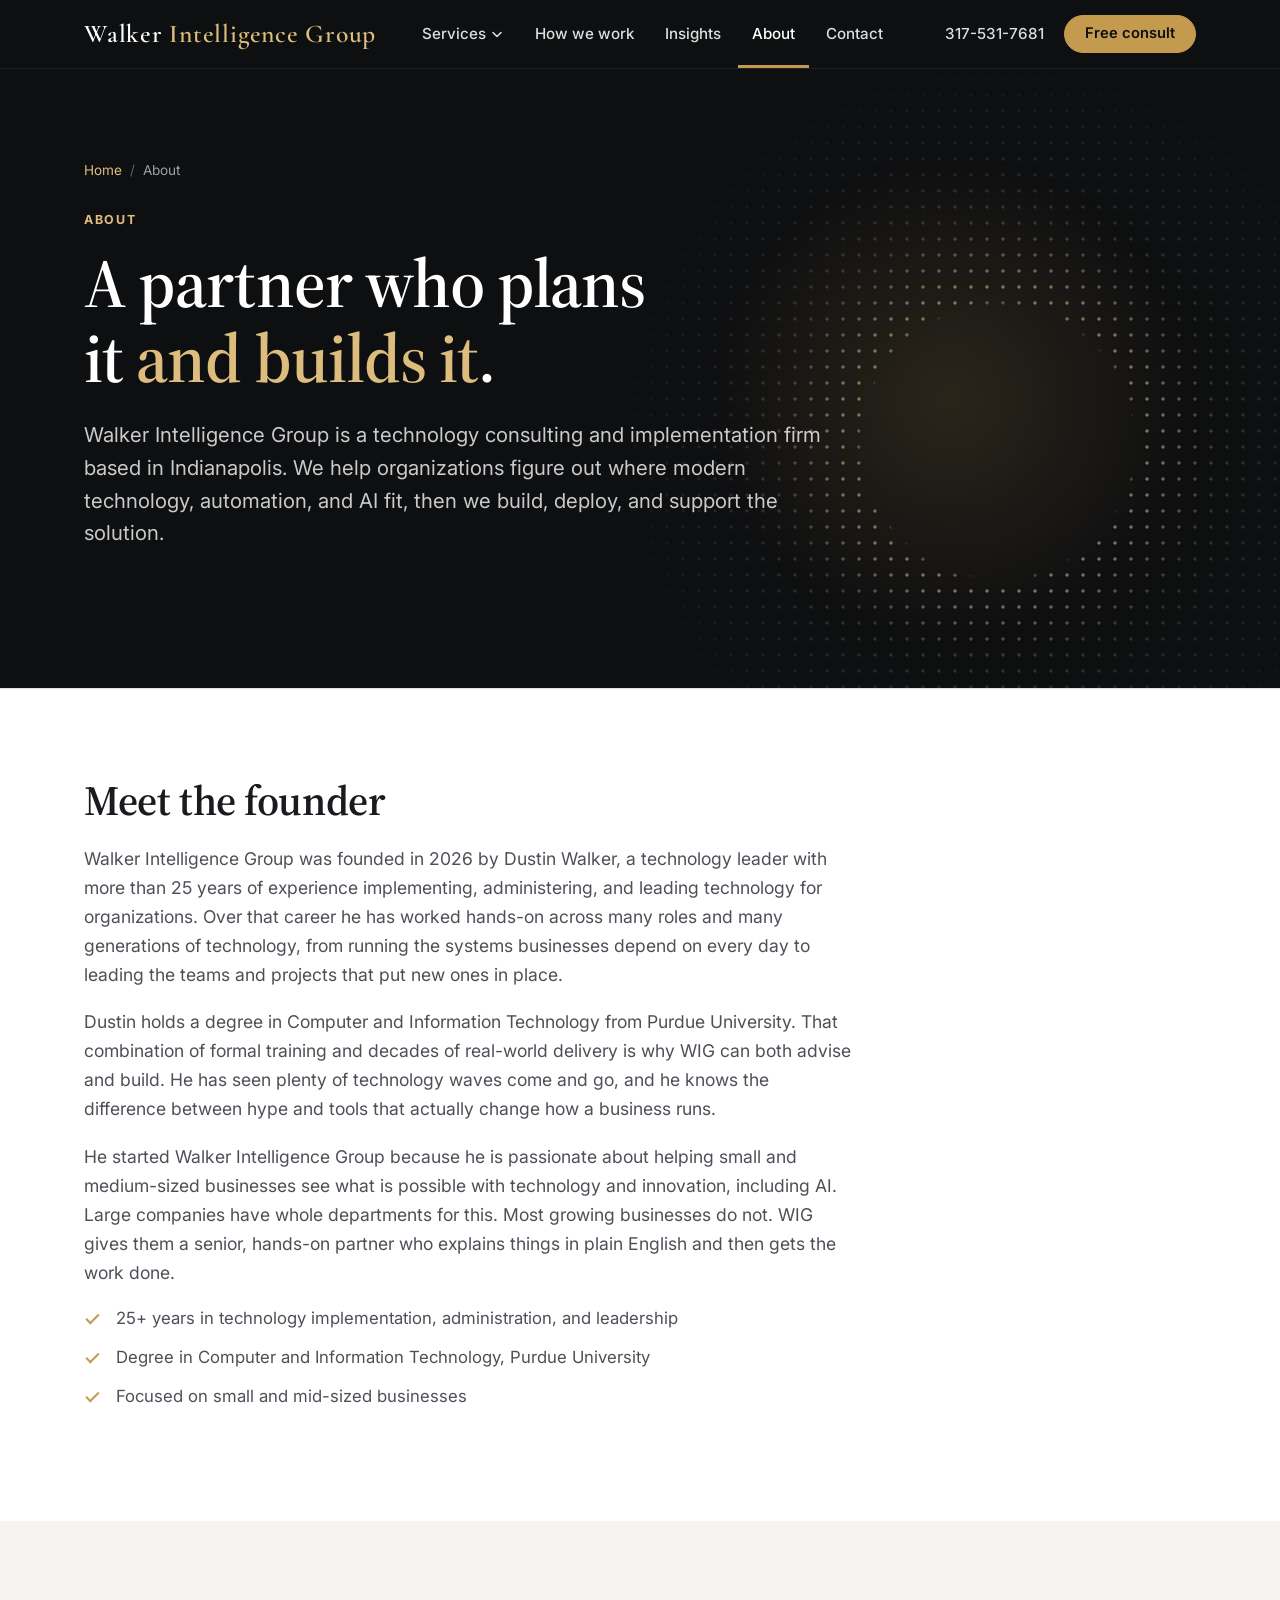
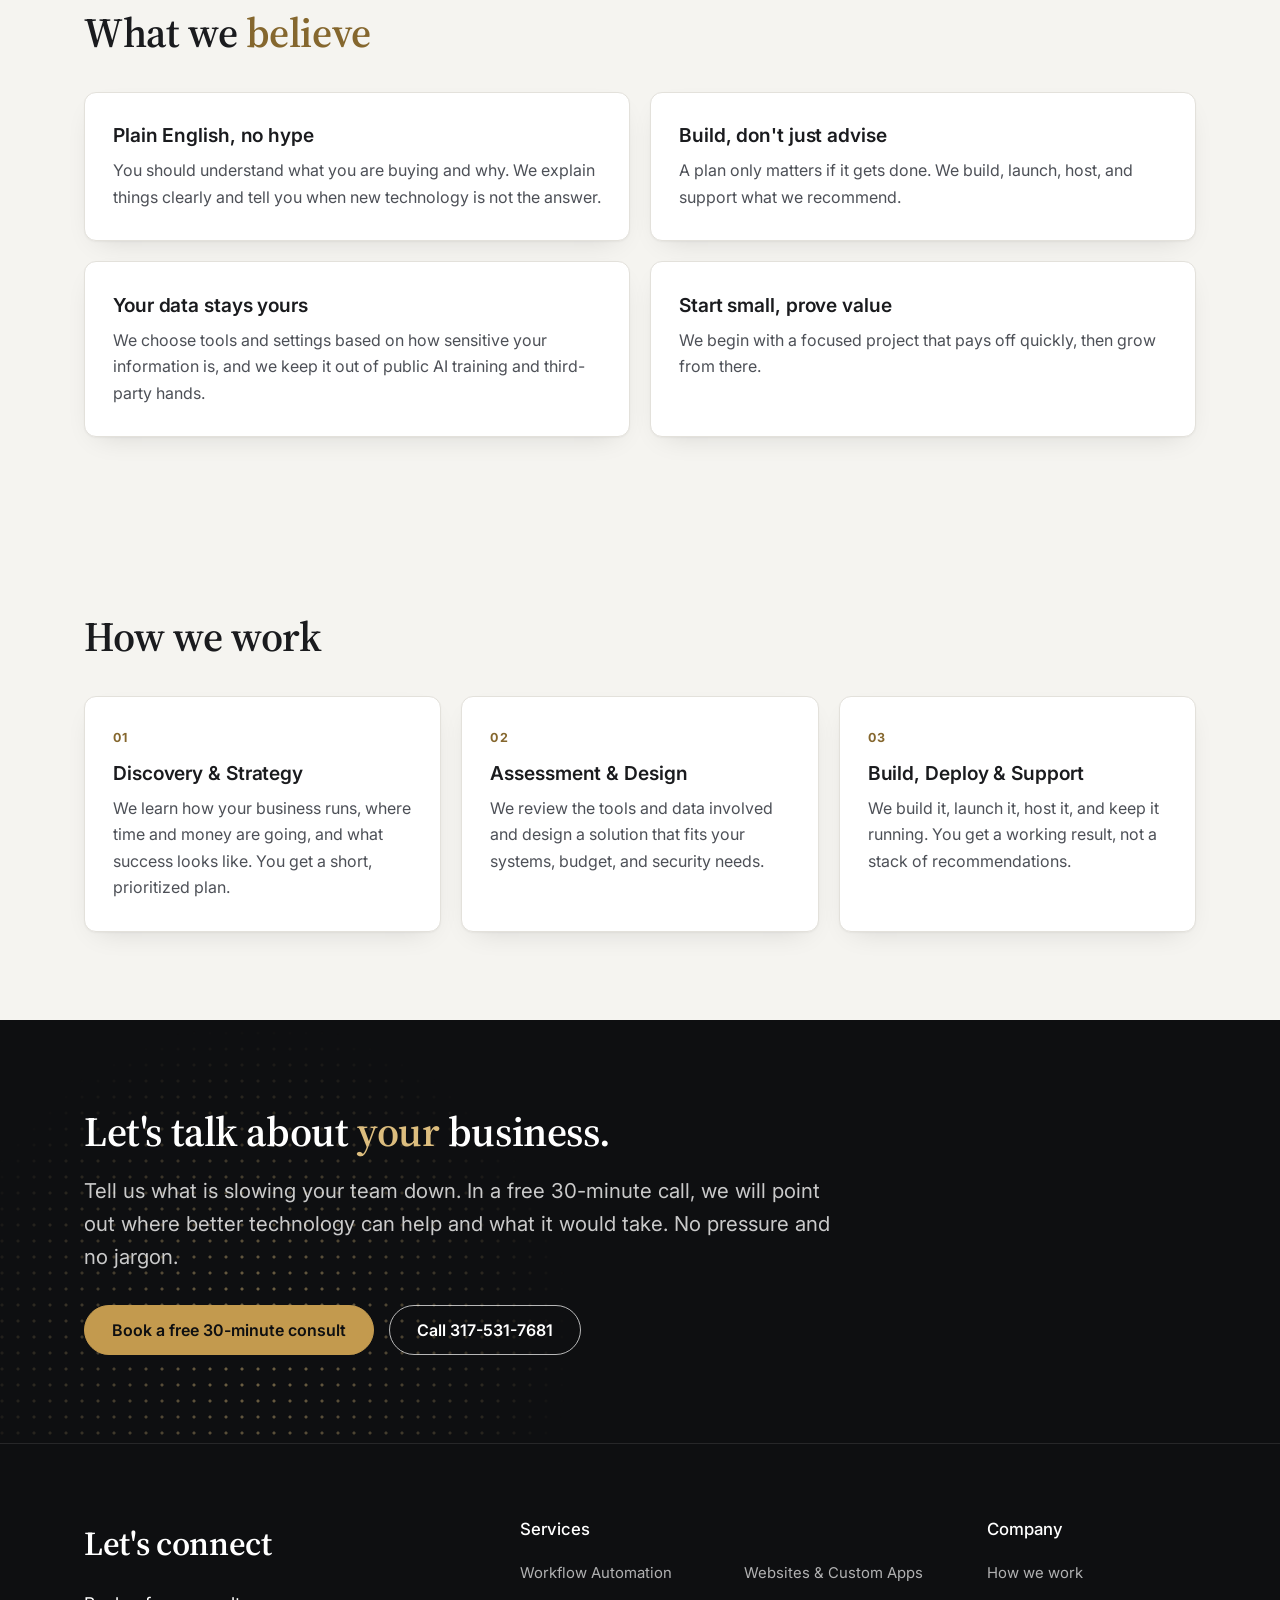
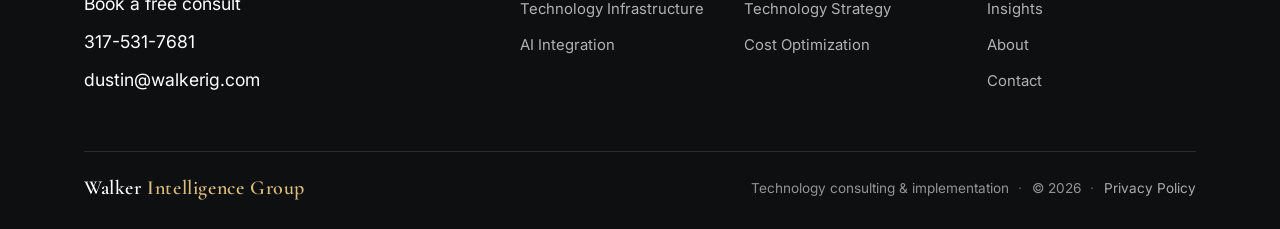
==== commit 6b08fb37: "Redesign site: lighter, Deloitte-inspired look and navigation - Light layout with white and warm-gra" ====
--- a/about/index.html
+++ b/about/index.html
@@ -26,7 +26,7 @@
   <title>About Walker Intelligence Group | Indianapolis Technology Firm</title>
   <meta name="description" content="Indianapolis technology consulting and implementation firm founded by Dustin Walker, a Purdue-trained technology leader with 25+ years of experience." />
   <link rel="canonical" href="https://walkerig.com/about/" />
-  <meta name="theme-color" content="#0b0c0e" />
+  <meta name="theme-color" content="#0e0f11" />
   <meta property="og:type" content="website" />
   <meta property="og:site_name" content="Walker Intelligence Group" />
   <meta property="og:title" content="About Walker Intelligence Group | Indianapolis Technology Firm" />
@@ -40,8 +40,9 @@
   <link rel="apple-touch-icon" href="/wig-logo-144.png" />
   <link rel="preconnect" href="https://fonts.googleapis.com" />
   <link rel="preconnect" href="https://fonts.gstatic.com" crossorigin />
-  <link href="https://fonts.googleapis.com/css2?family=Cormorant+Garamond:ital,wght@0,300;0,400;0,600;1,300;1,400&family=DM+Mono:wght@300;400&display=swap" rel="stylesheet" />
+  <link href="https://fonts.googleapis.com/css2?family=Cormorant+Garamond:wght@600&family=Inter:wght@400;500;600;700&family=Source+Serif+4:opsz,wght@8..60,400;8..60,600&display=swap" rel="stylesheet" />
   <link href="/assets/site.css" rel="stylesheet" />
+  <script src="/assets/site.js" defer></script>
   <script type="application/ld+json">
 {
   "@context": "https://schema.org",
@@ -103,41 +104,70 @@
 </head>
 <body>
 <header class="site-header">
-  <a class="brand" href="/" aria-label="Walker Intelligence Group home">
-    <span class="brand-top">Technology Consulting &amp; Implementation</span>
-    <span class="brand-main">Walker <span>Intelligence Group</span></span>
-  </a>
-  <nav class="site-nav" aria-label="Main">
-    <a href="/#services">Services</a>
-    <a href="/insights/">Insights</a>
-    <a href="/about/" aria-current="page">About</a>
-    <a href="/contact/">Contact</a>
-    <a class="btn" href="/contact/">Free consult</a>
-  </nav>
-  <details class="menu">
-    <summary>Menu</summary>
-    <div class="menu-panel">
-      <span class="menu-label">Services</span>
-        <a href="/workflow-automation/">Workflow Automation</a>
-        <a href="/websites-custom-apps/">Websites &amp; Custom Apps</a>
-        <a href="/technology-infrastructure/">Technology Infrastructure</a>
-        <a href="/technology-strategy/">Technology Strategy</a>
-        <a href="/ai-integration/">AI Integration</a>
-        <a href="/cost-optimization/">Cost Optimization</a>
-      <span class="menu-label">Company</span>
-      <a href="/insights/">Insights</a>
-      <a href="/about/">About</a>
-      <a href="/contact/">Contact</a>
-      <a href="tel:+13175317681">Call 317-531-7681</a>
-    </div>
-  </details>
+  <div class="header-inner">
+    <a class="brand" href="/" aria-label="Walker Intelligence Group home"><span class="brand-main">Walker <span>Intelligence Group</span></span></a>
+    <nav class="primary-nav" aria-label="Main">
+      <ul class="nav-list">
+        <li class="nav-item">
+          <button class="nav-link nav-trigger" type="button" aria-expanded="false" aria-controls="mega-services">Services <svg viewBox="0 0 12 12" aria-hidden="true"><path d="M2 4.5 6 8.5 10 4.5" fill="none" stroke="currentColor" stroke-width="1.6" stroke-linecap="round" stroke-linejoin="round"/></svg></button>
+          <div class="mega" id="mega-services">
+            <div class="mega-inner">
+              <div>
+                <p class="mega-kicker">Services</p>
+                <p class="mega-title">We plan it, build it, and keep it running.</p>
+                <a class="text-link" href="/#services">All services</a>
+              </div>
+              <ul class="mega-grid">
+              <li><a href="/workflow-automation/"><strong>Workflow Automation</strong><span>Automate data entry, reporting, routing, and follow-ups.</span></a></li>
+              <li><a href="/websites-custom-apps/"><strong>Websites &amp; Custom Apps</strong><span>Lead-generating websites, portals, dashboards, and custom tools.</span></a></li>
+              <li><a href="/technology-infrastructure/"><strong>Technology Infrastructure</strong><span>Cloud setup, backups, security, and technology audits.</span></a></li>
+              <li><a href="/technology-strategy/"><strong>Technology Strategy</strong><span>A clear, practical technology plan for your leadership team.</span></a></li>
+              <li><a href="/ai-integration/"><strong>AI Integration</strong><span>Put AI to work on documents, email, and repetitive knowledge work.</span></a></li>
+              <li><a href="/cost-optimization/"><strong>Cost Optimization</strong><span>Cut software waste, right-size cloud spend, automate manual work.</span></a></li>
+              </ul>
+            </div>
+          </div>
+        </li>
+        <li class="nav-item"><a class="nav-link" href="/#approach">How we work</a></li>
+        <li class="nav-item"><a class="nav-link" href="/insights/">Insights</a></li>
+        <li class="nav-item"><a class="nav-link" href="/about/" aria-current="page">About</a></li>
+        <li class="nav-item"><a class="nav-link" href="/contact/">Contact</a></li>
+      </ul>
+    </nav>
+    <div class="header-actions">
+      <a class="header-phone" href="tel:+13175317681">317-531-7681</a>
+    <a class="btn btn-sm" href="/contact/">Free consult</a>
+      <button class="menu-toggle" type="button" aria-expanded="false" aria-controls="mobile-menu" aria-label="Open menu"><span></span><span></span><span></span></button>
+    </div>
+  </div>
+  <div class="mobile-menu" id="mobile-menu" hidden>
+    <span class="mobile-label">Services</span>
+    <ul>
+      <li><a href="/workflow-automation/">Workflow Automation</a></li>
+      <li><a href="/websites-custom-apps/">Websites &amp; Custom Apps</a></li>
+      <li><a href="/technology-infrastructure/">Technology Infrastructure</a></li>
+      <li><a href="/technology-strategy/">Technology Strategy</a></li>
+      <li><a href="/ai-integration/">AI Integration</a></li>
+      <li><a href="/cost-optimization/">Cost Optimization</a></li>
+    </ul>
+    <span class="mobile-label">Company</span>
+    <ul>
+      <li><a href="/#approach">How we work</a></li>
+      <li><a href="/insights/">Insights</a></li>
+      <li><a href="/about/">About</a></li>
+      <li><a href="/contact/">Contact</a></li>
+    </ul>
+    <div class="mobile-cta">
+      <a class="btn" href="/contact/">Book a free 30-minute consult</a>
+    </div>
+    <div class="mobile-contact"><a href="tel:+13175317681">317-531-7681</a><a href="mailto:dustin@walkerig.com">dustin@walkerig.com</a></div>
+  </div>
 </header>
 
 <main>
-  <div class="wrap crumbs"><a href="/">Home</a> / About</div>
-
   <section class="hero">
     <div class="wrap">
+      <nav class="crumbs" aria-label="Breadcrumb"><a href="/">Home</a><span class="sep" aria-hidden="true">/</span><span aria-current="page">About</span></nav>
       <span class="eyebrow">About</span>
       <h1>A partner who plans it <em>and builds it</em>.</h1>
       <p class="lede">Walker Intelligence Group is a technology consulting and implementation firm based in Indianapolis. We help organizations figure out where modern technology, automation, and AI fit, then we build, deploy, and support the solution.</p>
@@ -195,10 +225,13 @@
 <footer class="site-footer">
   <div class="wrap">
     <div class="footer-grid">
-      <div class="footer-brand">
-        <a class="footer-name" href="/">Walker <span>Intelligence Group</span></a>
-        <p>Technology consulting &amp; implementation</p>
-        <p class="footer-contact"><a href="tel:+13175317681">317-531-7681</a><span aria-hidden="true">&middot;</span><a href="mailto:dustin@walkerig.com">dustin@walkerig.com</a></p>
+      <div class="footer-connect">
+        <h4>Let's connect</h4>
+        <ul>
+          <li><a href="/contact/">Book a free consult</a></li>
+          <li><a href="tel:+13175317681">317-531-7681</a></li>
+          <li><a href="mailto:dustin@walkerig.com">dustin@walkerig.com</a></li>
+        </ul>
       </div>
       <nav aria-label="Services">
         <h4>Services</h4>
@@ -214,6 +247,7 @@
       <nav aria-label="Company">
         <h4>Company</h4>
         <ul>
+          <li><a href="/#approach">How we work</a></li>
           <li><a href="/insights/">Insights</a></li>
           <li><a href="/about/">About</a></li>
           <li><a href="/contact/">Contact</a></li>
@@ -221,7 +255,8 @@
       </nav>
     </div>
     <div class="footer-base">
-      <span>&copy; 2026 Walker Intelligence Group<span class="sep" aria-hidden="true">&middot;</span><a href="/privacy/">Privacy Policy</a></span>
+      <a class="footer-name" href="/">Walker <span>Intelligence Group</span></a>
+      <span>Technology consulting &amp; implementation<span class="sep" aria-hidden="true">&middot;</span>&copy; 2026<span class="sep" aria-hidden="true">&middot;</span><a href="/privacy/">Privacy Policy</a></span>
     </div>
   </div>
 </footer>
--- a/assets/site.css
+++ b/assets/site.css
@@ -1,33 +1,91 @@
-/* Shared styles for inner pages (service, about, contact, insights). The homepage keeps its own inline styles. */
+/* Walker Intelligence Group: shared styles for every page (homepage included). */
 *, *::before, *::after { box-sizing: border-box; margin: 0; padding: 0; }
 
 :root {
-  --ink:       #0b0c0e;
-  --ink-2:     #0f1012;
-  --paper:     #f5f2ec;
-  --gold:      #b8975a;
-  --gold-lt:   #d4b87a;
-  --muted:     #8a857c;
-  --body:      rgba(245,242,236,0.78);
-  --rule:      rgba(184,151,90,0.25);
-  --serif:     'Cormorant Garamond', Georgia, serif;
-  --mono:      'DM Mono', 'Courier New', monospace;
-  --gutter:    clamp(1.25rem, 6vw, 6rem);
-}
-
-html { scroll-behavior: smooth; }
+  --bg:        #ffffff;
+  --bg-alt:    #f5f4f0;
+  --ink:       #0e0f11;   /* header, hero, footer */
+  --ink-2:     #17191c;
+  --text:      #1a1b1e;
+  --text-2:    #4d5057;
+  --muted:     #6c6f76;
+  --line:      #e3e1db;
+  --gold:      #c39a4e;   /* bars, buttons (dark text on top) */
+  --gold-ink:  #85672e;   /* gold text on white */
+  --gold-lt:   #dcbd7e;   /* gold text on dark */
+  --on-dark:   rgba(255,255,255,0.78);
+  --sans:      'Inter', system-ui, -apple-system, 'Segoe UI', Roboto, sans-serif;
+  --serif:     'Cormorant Garamond', Georgia, serif;   /* wordmark only */
+  --display:   'Source Serif 4', Georgia, serif;       /* headings */
+  --gutter:    clamp(1.25rem, 5vw, 4rem);
+  --max:       1240px;
+  --radius:    12px;
+  --shadow:    0 1px 2px rgba(14,15,17,0.04), 0 10px 28px -14px rgba(14,15,17,0.16);
+  --shadow-up: 0 2px 4px rgba(14,15,17,0.05), 0 18px 40px -16px rgba(14,15,17,0.24);
+  --header-h:  68px;
+}
+
+html { scroll-behavior: smooth; scroll-padding-top: calc(var(--header-h) + 12px); }
 
 body {
-  background: var(--ink);
-  color: var(--paper);
-  font-family: var(--serif);
-  font-weight: 400;
+  background: var(--bg);
+  color: var(--text);
+  font-family: var(--sans);
+  font-size: 17px;
   line-height: 1.65;
+  -webkit-font-smoothing: antialiased;
   overflow-x: hidden;
 }
-
-a { color: var(--gold-lt); }
-a:hover { color: var(--paper); }
+body.menu-open { overflow: hidden; }
+
+a { color: var(--gold-ink); text-underline-offset: 3px; }
+a:hover { color: var(--text); }
+img { max-width: 100%; height: auto; }
+:focus-visible { outline: 2px solid var(--gold); outline-offset: 3px; }
+
+.wrap { width: 100%; max-width: var(--max); margin: 0 auto; padding: 0 var(--gutter); }
+
+/* ── BUTTONS ── */
+.btn {
+  display: inline-flex;
+  align-items: center;
+  justify-content: center;
+  gap: 0.5em;
+  font-family: var(--sans);
+  font-size: 1rem;
+  font-weight: 600;
+  line-height: 1.2;
+  text-decoration: none;
+  text-align: center;
+  white-space: nowrap;
+  padding: 0.9rem 1.7rem;
+  border: 1.5px solid var(--gold);
+  border-radius: 999px;
+  color: var(--ink);
+  background: var(--gold);
+  transition: background 0.2s, border-color 0.2s, color 0.2s, transform 0.2s, box-shadow 0.2s;
+  cursor: pointer;
+}
+.btn:hover { color: var(--ink); background: var(--gold-lt); border-color: var(--gold-lt); transform: translateY(-1px); box-shadow: 0 10px 24px -12px rgba(195,154,78,0.8); }
+.btn:active { transform: translateY(0); }
+.btn-ghost { background: transparent; color: var(--text); border-color: var(--text); }
+.btn-ghost:hover { background: var(--text); border-color: var(--text); color: #fff; box-shadow: none; }
+.on-dark .btn-ghost, .hero .btn-ghost, .cta-band .btn-ghost { color: #fff; border-color: rgba(255,255,255,0.7); }
+.on-dark .btn-ghost:hover, .hero .btn-ghost:hover, .cta-band .btn-ghost:hover { background: #fff; border-color: #fff; color: var(--ink); }
+.btn-lg { font-size: 1.05rem; padding: 1rem 2rem; }
+.btn-sm { font-size: 0.92rem; padding: 0.6rem 1.25rem; }
+
+.text-link {
+  display: inline-flex;
+  align-items: center;
+  gap: 0.4em;
+  font-weight: 600;
+  color: var(--gold-ink);
+  text-decoration: none;
+}
+.text-link::after { content: '\2192'; transition: transform 0.2s; }
+.text-link:hover { color: var(--text); }
+.text-link:hover::after { transform: translateX(3px); }
 
 /* ── HEADER ── */
 .site-header {
@@ -35,368 +93,546 @@
   top: 0;
   z-index: 100;
   background: var(--ink);
-  border-bottom: 1px solid var(--rule);
+  color: #fff;
+  border-bottom: 1px solid rgba(255,255,255,0.08);
+}
+.header-inner {
   display: flex;
   align-items: center;
+  gap: 2rem;
+  height: var(--header-h);
+  max-width: var(--max);
+  margin: 0 auto;
+  padding: 0 var(--gutter);
+}
+.brand { text-decoration: none; color: #fff; flex-shrink: 0; line-height: 1; }
+.brand:hover { color: #fff; }
+.brand-main {
+  font-family: var(--serif);
+  font-size: clamp(1.3rem, 2vw, 1.6rem);
+  font-weight: 600;
+  letter-spacing: 0.03em;
+  white-space: nowrap;
+}
+.brand-main span { color: var(--gold-lt); }
+
+.primary-nav { flex: 1; }
+.nav-list { list-style: none; display: flex; align-items: center; gap: 0.25rem; }
+.nav-link {
+  display: inline-flex;
+  align-items: center;
+  gap: 0.35rem;
+  height: var(--header-h);
+  padding: 0 0.85rem;
+  font: 500 0.95rem/1 var(--sans);
+  color: rgba(255,255,255,0.86);
+  text-decoration: none;
+  background: none;
+  border: none;
+  border-bottom: 3px solid transparent;
+  padding-top: 3px;
+  cursor: pointer;
+  transition: color 0.2s, border-color 0.2s;
+}
+.nav-link:hover, .nav-link[aria-current="page"], .nav-trigger[aria-expanded="true"] { color: #fff; border-bottom-color: var(--gold); }
+.nav-link svg { width: 12px; height: 12px; transition: transform 0.2s; }
+.nav-trigger[aria-expanded="true"] svg { transform: rotate(180deg); }
+
+.header-actions { display: flex; align-items: center; gap: 1.25rem; margin-left: auto; }
+.header-phone { color: rgba(255,255,255,0.86); text-decoration: none; font-size: 0.95rem; font-weight: 500; white-space: nowrap; }
+.header-phone:hover { color: var(--gold-lt); }
+
+/* Services mega menu */
+.mega {
+  position: absolute;
+  left: 0;
+  right: 0;
+  top: 100%;
+  background: #fff;
+  color: var(--text);
+  border-top: 3px solid var(--gold);
+  box-shadow: 0 24px 48px -24px rgba(14,15,17,0.35);
+  visibility: hidden;
+  opacity: 0;
+  transform: translateY(-6px);
+  transition: opacity 0.18s, transform 0.18s, visibility 0s 0.18s;
+}
+.nav-trigger[aria-expanded="true"] + .mega {
+  visibility: visible;
+  opacity: 1;
+  transform: none;
+  transition: opacity 0.18s, transform 0.18s;
+}
+.mega-inner {
+  max-width: var(--max);
+  margin: 0 auto;
+  padding: 2.25rem var(--gutter) 2.5rem;
+  display: grid;
+  grid-template-columns: minmax(0, 1fr) minmax(0, 2.6fr);
+  gap: 2.5rem;
+}
+.mega-kicker { font-size: 0.75rem; font-weight: 700; letter-spacing: 0.14em; text-transform: uppercase; color: var(--gold-ink); margin-bottom: 0.6rem; }
+.mega-title { font-family: var(--display); font-size: 1.4rem; font-weight: 600; line-height: 1.25; margin-bottom: 1.1rem; }
+.mega-grid { list-style: none; display: grid; grid-template-columns: repeat(3, minmax(0, 1fr)); gap: 0.5rem; }
+.mega-grid a {
+  display: block;
+  height: 100%;
+  padding: 1rem 1.1rem;
+  border-radius: 10px;
+  text-decoration: none;
+  color: var(--text);
+  border: 1px solid transparent;
+  transition: background 0.15s, border-color 0.15s;
+}
+.mega-grid a:hover { background: var(--bg-alt); border-color: var(--line); }
+.mega-grid strong { display: block; font-weight: 600; font-size: 1rem; margin-bottom: 0.2rem; }
+.mega-grid a:hover strong { color: var(--gold-ink); }
+.mega-grid span { display: block; font-size: 0.88rem; line-height: 1.5; color: var(--text-2); }
+
+/* Mobile menu */
+.menu-toggle {
+  display: none;
+  width: 44px;
+  height: 44px;
+  margin-right: -10px;
+  background: none;
+  border: none;
+  cursor: pointer;
+  flex-direction: column;
+  align-items: center;
+  justify-content: center;
+  gap: 5px;
+}
+.menu-toggle span { display: block; width: 22px; height: 2px; background: #fff; border-radius: 2px; transition: transform 0.25s, opacity 0.2s; }
+.menu-toggle[aria-expanded="true"] span:nth-child(1) { transform: translateY(7px) rotate(45deg); }
+.menu-toggle[aria-expanded="true"] span:nth-child(2) { opacity: 0; }
+.menu-toggle[aria-expanded="true"] span:nth-child(3) { transform: translateY(-7px) rotate(-45deg); }
+
+.mobile-menu {
+  position: fixed;
+  top: var(--header-h);
+  left: 0;
+  right: 0;
+  bottom: 0;
+  background: #fff;
+  color: var(--text);
+  overflow-y: auto;
+  padding: 1.25rem var(--gutter) 2.5rem;
+  border-top: 3px solid var(--gold);
+}
+.mobile-menu[hidden] { display: none; }
+.mobile-label { display: block; font-size: 0.75rem; font-weight: 700; letter-spacing: 0.14em; text-transform: uppercase; color: var(--gold-ink); margin: 1rem 0 0.25rem; }
+.mobile-menu ul { list-style: none; }
+.mobile-menu li a {
+  display: flex;
   justify-content: space-between;
-  gap: 1rem;
-  padding: 1rem var(--gutter);
-}
-
-.brand { display: flex; flex-direction: column; text-decoration: none; color: var(--paper); }
-.brand-top {
-  white-space: nowrap;
-  font-family: var(--mono);
-  font-size: 0.72rem;
-  letter-spacing: 0.35em;
-  text-transform: uppercase;
-  color: var(--gold);
-}
-.brand-main { font-size: clamp(1.2rem, 2.4vw, 1.7rem); letter-spacing: 0.06em; line-height: 1.1; }
-.brand-main span { color: var(--gold-lt); }
-
-.site-nav { display: flex; align-items: center; gap: 1.8rem; }
-.site-nav a {
-  font-family: var(--mono);
-  font-size: 0.82rem;
-  letter-spacing: 0.18em;
-  text-transform: uppercase;
-  color: var(--muted);
+  align-items: center;
+  padding: 0.95rem 0;
+  border-bottom: 1px solid var(--line);
+  font-size: 1.08rem;
+  font-weight: 500;
+  color: var(--text);
   text-decoration: none;
 }
-.site-nav a:hover, .site-nav a[aria-current="page"] { color: var(--gold-lt); }
-
-.btn {
-  display: inline-flex;
-  align-items: center;
-  justify-content: center;
-  gap: 0.55em;
-  font-family: var(--serif);
-  font-size: 1.12rem;
+.mobile-menu li a::after { content: '\203A'; color: var(--gold-ink); font-size: 1.4rem; line-height: 1; }
+.mobile-menu li a:hover { color: var(--gold-ink); }
+.mobile-cta { display: grid; gap: 0.75rem; margin-top: 1.75rem; }
+.mobile-cta .btn { width: 100%; }
+.mobile-contact { display: flex; flex-wrap: wrap; gap: 0.4rem 1.25rem; margin-top: 1.25rem; font-weight: 500; }
+.mobile-contact a { color: var(--text); text-decoration: none; }
+
+@media (max-width: 1100px) {
+  .header-phone { display: none; }
+}
+@media (max-width: 960px) {
+  .primary-nav { display: none; }
+  .menu-toggle { display: flex; }
+  .header-actions .btn { display: none; }
+}
+@media (max-width: 400px) {
+  .brand-main { font-size: 1.15rem; }
+}
+
+/* ── HERO (dark band) ── */
+.hero {
+  position: relative;
+  overflow: hidden;
+  background: var(--ink);
+  color: #fff;
+  padding: clamp(3rem, 7vw, 6rem) 0 clamp(3.5rem, 8vw, 6.5rem);
+}
+.hero::before {           /* gold dot field, a nod to Deloitte's dotted hero graphic */
+  content: '';
+  position: absolute;
+  top: -10%;
+  right: -12%;
+  width: min(68vw, 900px);
+  aspect-ratio: 1;
+  background: radial-gradient(circle, rgba(220,189,126,0.55) 1.4px, transparent 1.9px) 0 0 / 16px 16px;
+  -webkit-mask-image: radial-gradient(circle at 50% 50%, transparent 0 22%, #000 23% 26%, rgba(0,0,0,0.35) 36%, transparent 64%);
+          mask-image: radial-gradient(circle at 50% 50%, transparent 0 22%, #000 23% 26%, rgba(0,0,0,0.35) 36%, transparent 64%);
+  pointer-events: none;
+}
+.hero::after {
+  content: '';
+  position: absolute;
+  top: 8%;
+  right: 4%;
+  width: min(44vw, 560px);
+  aspect-ratio: 1;
+  border-radius: 50%;
+  background: radial-gradient(circle, rgba(195,154,78,0.16), transparent 62%);
+  pointer-events: none;
+}
+.hero .wrap { position: relative; z-index: 1; }
+.hero h1 {
+  font-family: var(--display);
+  font-size: clamp(2.4rem, 5.4vw, 4.3rem);
   font-weight: 600;
-  letter-spacing: 0.01em;
-  line-height: 1.2;
-  font-variant-numeric: lining-nums;
-  text-decoration: none;
-  text-align: center;
-  padding: 0.85rem 1.7rem;
-  border: 1px solid transparent;
-  border-radius: 999px;
-  color: #15130f;
-  background: linear-gradient(135deg, #e0c58e 0%, #c8a86a 55%, #b8975a 100%);
-  box-shadow: 0 6px 22px -10px rgba(212,184,122,0.55), inset 0 1px 0 rgba(255,255,255,0.25);
-  transition: transform 0.2s ease, box-shadow 0.2s ease, background 0.2s ease, color 0.2s ease, border-color 0.2s ease;
-  cursor: pointer;
-}
-.btn:hover {
-  color: #15130f;
-  transform: translateY(-1px);
-  box-shadow: 0 10px 28px -10px rgba(212,184,122,0.7), inset 0 1px 0 rgba(255,255,255,0.3);
-}
-.btn:active { transform: translateY(0); }
-.btn:focus-visible { outline: 2px solid var(--gold-lt); outline-offset: 3px; }
-.btn-ghost {
-  background: rgba(212,184,122,0.06);
-  border-color: rgba(212,184,122,0.45);
-  color: var(--gold-lt);
-  box-shadow: none;
-}
-.btn-ghost:hover {
-  background: rgba(212,184,122,0.14);
-  border-color: var(--gold-lt);
-  color: var(--paper);
-  box-shadow: none;
-}
-.btn-lg { font-size: clamp(1.15rem, 1.5vw, 1.3rem); padding: 1.05rem 2.3rem; }
-.site-nav .btn { color: #15130f; font-family: var(--serif); font-size: 1.05rem; letter-spacing: 0.01em; text-transform: none; white-space: nowrap; padding: 0.55rem 1.35rem; }
-.site-nav .btn:hover { color: #15130f; }
-
-/* mobile menu (no JS needed) */
-.menu { display: none; position: relative; }
-.menu summary {
-  list-style: none;
-  cursor: pointer;
-  font-family: var(--mono);
-  font-size: 0.82rem;
-  letter-spacing: 0.18em;
-  text-transform: uppercase;
-  color: var(--gold);
-  padding: 0.55rem 1.1rem;
-  border: 1px solid var(--rule);
-  border-radius: 999px;
-}
-.menu summary::-webkit-details-marker { display: none; }
-.menu-panel {
-  position: absolute;
-  right: 0;
-  top: calc(100% + 0.5rem);
-  background: var(--ink-2);
-  border: 1px solid var(--rule);
-  min-width: 17rem;
-  border-radius: 14px;
-  overflow: hidden;
-  box-shadow: 0 18px 40px -18px rgba(0,0,0,0.8);
-  max-width: calc(100vw - 2.5rem);
-  padding: 0.75rem 0;
-  display: flex;
-  flex-direction: column;
-}
-.menu-panel a {
-  padding: 0.7rem 1.3rem;
-  font-family: var(--mono);
-  font-size: 0.9rem;
-  letter-spacing: 0.1em;
-  color: var(--paper);
-  text-decoration: none;
-}
-.menu-panel a:hover { color: var(--gold-lt); }
-.menu-panel .menu-label {
-  padding: 0.8rem 1.3rem 0.2rem;
-  font-family: var(--mono);
-  font-size: 0.72rem;
-  letter-spacing: 0.25em;
-  text-transform: uppercase;
-  color: var(--gold);
-}
-
-@media (max-width: 860px) {
-  .site-nav { display: none; }
-  .menu { display: block; }
-}
-
-/* ── LAYOUT ── */
-.wrap { padding: 0 var(--gutter); max-width: 1200px; margin: 0 auto; }
-section { padding: clamp(3rem, 7vw, 5.5rem) 0; border-bottom: 1px solid var(--rule); }
-
-.crumbs {
-  font-family: var(--mono);
-  font-size: 0.8rem;
-  letter-spacing: 0.08em;
-  color: var(--muted);
-  padding-top: 2rem;
-}
-.crumbs a { color: var(--muted); text-decoration: none; }
-.crumbs a:hover { color: var(--gold-lt); }
+  line-height: 1.08;
+  letter-spacing: -0.015em;
+  max-width: 17ch;
+  margin-bottom: 1.5rem;
+}
+.hero h1 em, h2 em { font-style: normal; color: var(--gold-ink); }
+.hero h1 em, .on-dark h2 em, .cta-band h2 em { color: var(--gold-lt); }
+.hero .lede { color: var(--on-dark); }
+.hero a:not(.btn) { color: var(--gold-lt); }
+.hero a:not(.btn):hover { color: #fff; }
 
 .eyebrow {
   display: block;
-  font-family: var(--mono);
-  font-size: 0.8rem;
-  letter-spacing: 0.3em;
+  font-size: 0.78rem;
+  font-weight: 700;
+  letter-spacing: 0.14em;
   text-transform: uppercase;
-  color: var(--gold);
+  color: var(--gold-ink);
+  margin-bottom: 1rem;
+}
+.hero .eyebrow, .on-dark .eyebrow, .cta-band .eyebrow { color: var(--gold-lt); }
+
+.lede {
+  font-size: clamp(1.1rem, 1.6vw, 1.28rem);
+  line-height: 1.6;
+  color: var(--text-2);
+  max-width: 58ch;
+  margin-bottom: 2.2rem;
+}
+.cta-row { display: flex; flex-wrap: wrap; gap: 0.9rem; align-items: center; }
+.cta-note { font-size: 0.92rem; color: var(--muted); }
+.hero .cta-note { color: rgba(255,255,255,0.6); }
+
+.crumbs { font-size: 0.85rem; color: rgba(255,255,255,0.6); margin-bottom: 1.8rem; }
+.crumbs a { color: rgba(255,255,255,0.75); text-decoration: none; }
+.hero .crumbs a:hover { color: var(--gold-lt); }
+.crumbs .sep { margin: 0 0.5rem; color: rgba(255,255,255,0.35); }
+
+/* ── SECTIONS ── */
+section { padding: clamp(3.25rem, 7vw, 5.5rem) 0; }
+main section:has(> .wrap > .grid), section.alt { background: var(--bg-alt); }
+main section.plain, main section.plain:has(> .wrap > .grid) { background: var(--bg); }
+main > section + section:not(.alt):not(.cta-band):not(:has(> .wrap > .grid)) { border-top: 1px solid var(--line); }
+.on-dark { background: var(--ink); color: #fff; }
+
+h2 {
+  font-family: var(--display);
+  font-size: clamp(1.8rem, 3.4vw, 2.6rem);
+  font-weight: 600;
+  line-height: 1.15;
+  letter-spacing: -0.01em;
   margin-bottom: 1.2rem;
-}
-
-.hero { padding-top: clamp(2rem, 5vw, 4rem); }
-.hero h1 {
-  font-size: clamp(2.6rem, 6.5vw, 5.2rem);
-  font-weight: 300;
-  line-height: 1.02;
-  letter-spacing: -0.01em;
-  max-width: 18ch;
-  margin-bottom: 1.8rem;
-}
-.hero h1 em { font-style: italic; color: var(--gold-lt); }
-.lede {
-  font-size: clamp(1.2rem, 2vw, 1.45rem);
-  color: var(--body);
-  max-width: 60ch;
-  margin-bottom: 2.4rem;
-}
-.cta-row { display: flex; flex-wrap: wrap; gap: 1rem; align-items: center; }
-.cta-note { font-family: var(--mono); font-size: 0.85rem; letter-spacing: 0.1em; color: var(--muted); }
-
-h2 {
-  font-size: clamp(1.9rem, 4vw, 2.8rem);
-  font-weight: 300;
-  line-height: 1.15;
-  margin-bottom: 1.4rem;
-  max-width: 24ch;
-}
-h2 em { font-style: italic; color: var(--gold-lt); }
-h3 { font-size: 1.4rem; font-weight: 600; line-height: 1.3; margin-bottom: 0.5rem; }
-
-.prose p { font-size: 1.2rem; color: var(--body); max-width: 68ch; margin-bottom: 1.2rem; }
+  max-width: 26ch;
+}
+h3 { font-size: 1.2rem; font-weight: 600; line-height: 1.35; margin-bottom: 0.5rem; letter-spacing: -0.005em; }
+.section-head { display: flex; flex-wrap: wrap; align-items: flex-end; justify-content: space-between; gap: 1rem 2rem; }
+.section-head .lede { margin-bottom: 0; }
+
+.prose p { font-size: 1.1rem; color: var(--text-2); max-width: 70ch; margin-bottom: 1.15rem; }
 .prose p:last-child { margin-bottom: 0; }
-
+.hero .prose p, .hero.prose p { color: var(--on-dark); }
+.prose strong { color: var(--text); font-weight: 600; }
+
+/* ── CARDS ── */
+/* Balanced rows: 3 across, but 2 and 4 cards go 2 across, and 5 cards go 3 + 2 */
 .grid {
   display: grid;
-  grid-template-columns: repeat(auto-fill, minmax(min(100%, 290px), 1fr));
+  grid-template-columns: repeat(3, minmax(0, 1fr));
   gap: 1.25rem;
   margin-top: 2.2rem;
 }
+.grid:has(> :last-child:nth-child(2)),
+.grid:has(> :last-child:nth-child(4)) { grid-template-columns: repeat(2, minmax(0, 1fr)); }
+.grid:has(> :last-child:nth-child(1)) { grid-template-columns: minmax(0, 560px); }
+.grid:has(> :last-child:nth-child(5)) { grid-template-columns: repeat(6, minmax(0, 1fr)); }
+.grid:has(> :last-child:nth-child(5)) > * { grid-column: span 2; }
+.grid:has(> :last-child:nth-child(5)) > :nth-child(n+4) { grid-column: span 3; }
+@media (max-width: 900px) {
+  .grid, .grid:has(> :last-child:nth-child(5)) { grid-template-columns: repeat(2, minmax(0, 1fr)); }
+  .grid:has(> :last-child:nth-child(5)) > *, .grid:has(> :last-child:nth-child(5)) > :nth-child(n+4) { grid-column: auto; }
+  .grid:has(> :last-child:nth-child(3)),
+  .grid:has(> :last-child:nth-child(5)) { grid-template-columns: 1fr; }
+}
+@media (max-width: 600px) {
+  .grid, .grid:has(> *) { grid-template-columns: 1fr; }
+}
 .card {
-  background: rgba(245,242,236,0.025);
-  border: 1px solid var(--rule);
-  border-radius: 14px;
-  padding: 2rem 1.8rem;
-  transition: background 0.2s, border-color 0.2s;
-}
-.card p { color: var(--body); font-size: 1.1rem; }
-.card .num { font-family: var(--mono); font-size: 0.85rem; letter-spacing: 0.2em; color: var(--gold); display: block; margin-bottom: 0.8rem; }
-a.card { text-decoration: none; color: var(--paper); transition: background 0.2s; display: block; }
-a.card:hover { background: rgba(212,184,122,0.06); border-color: var(--gold); }
-a.card:hover h3 { color: var(--gold-lt); }
-.card .more { font-family: var(--mono); font-size: 0.8rem; letter-spacing: 0.15em; color: var(--gold); margin-top: 1rem; display: block; }
-
-.checks { list-style: none; display: grid; gap: 0.9rem; margin-top: 1.5rem; max-width: 70ch; }
-.checks li { position: relative; padding-left: 1.6rem; font-size: 1.15rem; color: var(--body); }
-.checks li::before {
+  position: relative;
+  background: #fff;
+  border: 1px solid var(--line);
+  border-radius: var(--radius);
+  padding: 1.9rem 1.75rem;
+  box-shadow: var(--shadow);
+  overflow: hidden;
+  transition: transform 0.2s, box-shadow 0.2s;
+}
+.card::before { content: ''; position: absolute; left: 0; right: 0; top: 0; height: 3px; background: var(--gold); transform: scaleX(0); transform-origin: left; transition: transform 0.25s; }
+.card p { color: var(--text-2); font-size: 1rem; }
+.card .num { display: block; font-size: 0.78rem; font-weight: 700; letter-spacing: 0.12em; text-transform: uppercase; color: var(--gold-ink); margin-bottom: 0.8rem; }
+a.card { display: flex; flex-direction: column; text-decoration: none; color: var(--text); }
+a.card:hover, button.card:hover { transform: translateY(-3px); box-shadow: var(--shadow-up); color: var(--text); }
+a.card:hover::before, button.card:hover::before, button.card:focus-visible::before { transform: scaleX(1); }
+a.card:hover h3 { color: var(--gold-ink); }
+.card .more { margin-top: auto; padding-top: 1.2rem; font-size: 0.95rem; font-weight: 600; color: var(--gold-ink); }
+.card .more::after { content: ' \2192'; }
+button.card { font: inherit; color: inherit; text-align: left; cursor: pointer; display: flex; flex-direction: column; width: 100%; }
+
+.checks { list-style: none; display: grid; gap: 0.85rem; margin-top: 1.4rem; max-width: 72ch; }
+.checks li, .prose ul li { position: relative; padding-left: 2rem; font-size: 1.05rem; color: var(--text-2); }
+.checks li::before, .prose ul li::before {
   content: '';
   position: absolute;
-  left: 0;
-  top: 0.55em;
-  width: 7px;
-  height: 7px;
-  border: 1px solid var(--gold);
-}
-
-.faq { margin-top: 1.5rem; max-width: 820px; }
-.faq details { border-top: 1px solid var(--rule); }
-.faq details:last-child { border-bottom: 1px solid var(--rule); }
+  left: 0.3rem;
+  top: 0.38em;
+  width: 0.45rem;
+  height: 0.8rem;
+  border: solid var(--gold);
+  border-width: 0 2.5px 2.5px 0;
+  transform: rotate(45deg);
+}
+.hero .checks li { color: var(--on-dark); }
+
+.faq { margin-top: 1.5rem; max-width: 860px; }
+.faq details { border-top: 1px solid var(--line); }
+.faq details:last-child { border-bottom: 1px solid var(--line); }
 .faq summary {
   cursor: pointer;
   list-style: none;
   display: flex;
   justify-content: space-between;
+  align-items: center;
   gap: 1rem;
-  padding: 1.2rem 0;
-  font-size: 1.3rem;
-}
+  padding: 1.25rem 0;
+  font-size: 1.1rem;
+  font-weight: 600;
+}
+.faq summary:hover { color: var(--gold-ink); }
 .faq summary::-webkit-details-marker { display: none; }
-.faq summary::after { content: '+'; color: var(--gold); font-family: var(--mono); }
-.faq details[open] summary::after { content: '–'; }
-.faq details p { color: var(--body); font-size: 1.15rem; padding-bottom: 1.3rem; max-width: 68ch; }
-
-.cta-band { text-align: left; }
-.cta-band .lede { margin-bottom: 2rem; }
+.faq summary::after { content: '+'; flex-shrink: 0; width: 1.9rem; height: 1.9rem; display: grid; place-items: center; border-radius: 50%; border: 1.5px solid var(--gold); color: var(--gold-ink); font-weight: 400; font-size: 1.2rem; line-height: 1; }
+.faq details[open] summary::after { content: '\2212'; background: var(--gold); color: var(--ink); }
+.faq details p { color: var(--text-2); font-size: 1.03rem; padding-bottom: 1.4rem; max-width: 70ch; }
+
+/* ── CTA BAND ── */
+.cta-band { position: relative; overflow: hidden; background: var(--ink); color: #fff; }
+.cta-band::before {
+  content: '';
+  position: absolute;
+  left: -8%;
+  bottom: -60%;
+  width: min(60vw, 720px);
+  aspect-ratio: 1;
+  background: radial-gradient(circle, rgba(220,189,126,0.45) 1.3px, transparent 1.8px) 0 0 / 16px 16px;
+  -webkit-mask-image: radial-gradient(circle, #000 10%, transparent 62%);
+          mask-image: radial-gradient(circle, #000 10%, transparent 62%);
+  pointer-events: none;
+}
+.cta-band .wrap { position: relative; }
+.cta-band .lede { color: var(--on-dark); margin-bottom: 2rem; }
 
 /* ── FORM ── */
-.contact-grid { display: grid; grid-template-columns: repeat(auto-fit, minmax(min(100%, 340px), 1fr)); gap: clamp(2rem, 5vw, 4rem); }
-.form label {
-  display: block;
-  font-family: var(--mono);
-  font-size: 0.78rem;
-  letter-spacing: 0.16em;
-  text-transform: uppercase;
-  color: var(--gold);
-  margin-bottom: 0.45rem;
-}
-.form .field { margin-bottom: 1.3rem; }
+.contact-grid { display: grid; grid-template-columns: minmax(0, 1.05fr) minmax(0, 1fr); gap: clamp(2rem, 5vw, 4.5rem); align-items: start; }
+.contact-grid h3 { margin-top: 0.5rem; }
+.form {
+  background: #fff;
+  color: var(--text);
+  border-radius: var(--radius);
+  padding: clamp(1.5rem, 3vw, 2.25rem);
+  box-shadow: 0 30px 60px -30px rgba(0,0,0,0.6);
+}
+.form label { display: block; font-size: 0.88rem; font-weight: 600; color: var(--text); margin-bottom: 0.4rem; }
+.form .field { margin-bottom: 1.1rem; }
 .form input, .form textarea, .form select {
   width: 100%;
-  background: rgba(245,242,236,0.04);
-  border: 1px solid var(--rule);
-  color: var(--paper);
-  font-family: var(--serif);
-  font-size: 1.1rem;
-  padding: 0.8rem 0.9rem;
-  border-radius: 10px;
+  background: #fff;
+  border: 1px solid #cfccc4;
+  color: var(--text);
+  font-family: var(--sans);
+  font-size: 1rem;
+  padding: 0.75rem 0.85rem;
+  border-radius: 8px;
   -webkit-appearance: none;
   appearance: none;
-}
-.form select option { background: var(--ink-2); }
-.form input:focus, .form textarea:focus, .form select:focus { outline: none; border-color: var(--gold); }
-.form textarea { min-height: 140px; resize: vertical; }
-.form .btn { width: 100%; }
-.form-done { font-size: 1.3rem; color: var(--gold-lt); }
-.contact-lines { display: grid; gap: 0.6rem; margin: 1.5rem 0 2rem; }
-.contact-lines a { font-family: var(--mono); font-size: 1.05rem; letter-spacing: 0.06em; color: var(--paper); text-decoration: none; }
+  transition: border-color 0.15s, box-shadow 0.15s;
+}
+.form select {
+  background-image: linear-gradient(45deg, transparent 50%, var(--text-2) 50%), linear-gradient(135deg, var(--text-2) 50%, transparent 50%);
+  background-position: calc(100% - 18px) 55%, calc(100% - 13px) 55%;
+  background-size: 5px 5px;
+  background-repeat: no-repeat;
+  padding-right: 2.2rem;
+}
+.form input:focus, .form textarea:focus, .form select:focus { outline: none; border-color: var(--gold); box-shadow: 0 0 0 3px rgba(195,154,78,0.25); }
+.form textarea { min-height: 130px; resize: vertical; }
+.form .btn { width: 100%; margin-top: 0.4rem; }
+.form-done { font-size: 1.15rem; color: var(--text); background: #fff; border-radius: var(--radius); padding: 2rem; border-top: 3px solid var(--gold); }
+.contact-lines { display: grid; gap: 0.35rem; margin: 0.5rem 0 2rem; }
+.contact-lines a { font-size: 1.2rem; font-weight: 600; color: #fff; text-decoration: none; }
 .contact-lines a:hover { color: var(--gold-lt); }
 
-.placeholder { background: rgba(212,184,122,0.15); color: var(--gold-lt); padding: 0 0.2em; }
+.placeholder { background: rgba(195,154,78,0.18); padding: 0 0.2em; }
 
 /* ── FOOTER ── */
-.site-footer { padding: 2.6rem 0 1.4rem; border-top: 1px solid var(--rule); background: #08090a; }
-.site-footer .wrap { max-width: 1320px; }
-.footer-grid {
-  display: grid;
-  grid-template-columns: minmax(0, 1fr) minmax(0, 1.5fr) minmax(0, 0.6fr);
-  gap: 2rem 3rem;
-  align-items: start;
-}
-.footer-name { color: var(--paper); text-decoration: none; font-size: 1.35rem; letter-spacing: 0.04em; line-height: 1.2; }
-.footer-name span { color: var(--gold-lt); }
-.footer-brand p { color: rgba(245,242,236,0.6); font-size: 1rem; margin-top: 0.3rem; }
-.footer-contact { display: flex; flex-wrap: wrap; gap: 0.2rem 0.6rem; font-variant-numeric: lining-nums; }
-.footer-contact span { color: var(--rule); }
-.footer-contact a, .footer-grid li a {
-  color: rgba(245,242,236,0.68);
-  text-decoration: none;
-  font-size: 1rem;
-  font-variant-numeric: lining-nums;
-  white-space: nowrap;
-  transition: color 0.2s;
-}
-.footer-contact a:hover, .footer-grid li a:hover { color: var(--gold-lt); }
-.footer-grid h4 {
-  font-family: var(--mono);
-  font-size: 0.72rem;
-  font-weight: 400;
-  letter-spacing: 0.22em;
-  text-transform: uppercase;
-  color: var(--gold);
-  margin-bottom: 0.7rem;
-}
-.footer-grid ul { list-style: none; display: grid; gap: 0.35rem; }
-.footer-grid ul.footer-two-col { grid-template-columns: repeat(2, max-content); column-gap: 2.5rem; }
+.site-footer { background: var(--ink); color: rgba(255,255,255,0.72); border-top: 1px solid rgba(255,255,255,0.1); padding: clamp(3rem, 6vw, 4.5rem) 0 1.5rem; }
+.footer-grid { display: grid; grid-template-columns: minmax(0, 1.3fr) minmax(0, 1.4fr) minmax(0, 0.7fr); gap: 2.5rem 3rem; }
+.footer-connect h4 { font-family: var(--display); font-size: clamp(1.6rem, 3vw, 2.1rem); font-weight: 600; color: #fff; letter-spacing: -0.01em; margin-bottom: 1.1rem; text-transform: none; }
+.footer-connect ul { list-style: none; display: grid; gap: 0.55rem; }
+.footer-connect a { color: #fff; text-decoration: none; font-size: 1.1rem; font-weight: 400; }
+.footer-connect a:hover { color: var(--gold-lt); }
+.footer-grid nav h4 { font-size: 1.05rem; font-weight: 500; color: #fff; margin-bottom: 0.9rem; }
+.footer-grid nav ul { list-style: none; display: grid; gap: 0.5rem; }
+.footer-grid nav ul.footer-two-col { grid-template-columns: repeat(2, max-content); column-gap: 2.5rem; }
+.footer-grid nav a { color: rgba(255,255,255,0.68); text-decoration: none; font-size: 0.93rem; }
+.footer-grid nav a:hover { color: var(--gold-lt); }
 .footer-base {
-  margin-top: 1.8rem;
-  padding-top: 1.1rem;
-  border-top: 1px solid var(--rule);
+  margin-top: clamp(2.5rem, 5vw, 3.5rem);
+  padding-top: 1.25rem;
+  border-top: 1px solid rgba(255,255,255,0.12);
   display: flex;
   flex-wrap: wrap;
   align-items: center;
   justify-content: space-between;
   gap: 0.8rem 1.5rem;
-  font-family: var(--mono);
-  font-size: 0.75rem;
-  letter-spacing: 0.06em;
-  color: var(--muted);
-}
-.footer-base .sep { margin: 0 0.7rem; color: var(--rule); }
-.footer-base a:not(.btn) { color: var(--muted); text-decoration: none; }
-.footer-base a:not(.btn):hover { color: var(--gold-lt); }
+  font-size: 0.85rem;
+  color: rgba(255,255,255,0.55);
+}
+.footer-name { font-family: var(--serif); font-size: 1.25rem; font-weight: 600; color: #fff; text-decoration: none; letter-spacing: 0.03em; }
+.footer-name span { color: var(--gold-lt); }
+.footer-base a:not(.footer-name) { color: rgba(255,255,255,0.65); text-decoration: none; }
+.footer-base a:not(.footer-name):hover { color: var(--gold-lt); }
+.footer-base .sep { margin: 0 0.6rem; color: rgba(255,255,255,0.3); }
 
 @media (max-width: 900px) {
-  .footer-grid { grid-template-columns: minmax(0, 1fr) minmax(0, 1fr); gap: 1.6rem 2rem; }
-  .footer-brand { grid-column: 1 / -1; }
+  .footer-grid { grid-template-columns: minmax(0, 1fr) minmax(0, 1fr); }
+  .footer-connect { grid-column: 1 / -1; }
+  .contact-grid { grid-template-columns: 1fr; }
+  .mega-inner { grid-template-columns: 1fr; }
 }
 @media (max-width: 560px) {
   .footer-grid { grid-template-columns: 1fr; }
-  .footer-grid ul.footer-two-col { grid-template-columns: repeat(2, minmax(0, 1fr)); column-gap: 1rem; }
-  .footer-grid li a { white-space: normal; }
-  .footer-grid nav:last-of-type ul { display: flex; flex-wrap: wrap; gap: 0.4rem 1.6rem; }
-  .footer-base { justify-content: center; text-align: center; }
+  .footer-grid nav ul.footer-two-col { grid-template-columns: 1fr; }
+  .cta-row .btn { width: 100%; }
+  .card { padding: 1.6rem 1.35rem; }
+  .hero::before { right: -45%; top: -20%; width: 120vw; opacity: 0.6; }
 }
 
 /* ── INSIGHTS (articles) ── */
-.hero h1.article-title { font-size: clamp(2.3rem, 5.5vw, 4.2rem); max-width: 22ch; }
-.byline { font-family: var(--mono); font-size: 0.85rem; letter-spacing: 0.1em; color: var(--muted); }
-.byline a { color: var(--gold-lt); text-decoration: none; }
-.article-body h2 { margin-top: 3rem; max-width: 32ch; font-size: clamp(1.7rem, 3.4vw, 2.3rem); }
+.hero h1.article-title { font-size: clamp(2.2rem, 4.8vw, 3.7rem); max-width: 22ch; }
+.byline { font-size: 0.92rem; color: rgba(255,255,255,0.65); }
+.article-body h2 { margin-top: 2.8rem; max-width: 34ch; font-size: clamp(1.5rem, 2.8vw, 2rem); }
 .article-body h2:first-child { margin-top: 0; }
-.prose ul { list-style: none; display: grid; gap: 0.7rem; margin: 0 0 1.4rem; max-width: 68ch; }
-.prose ul li { position: relative; padding-left: 1.6rem; font-size: 1.2rem; color: var(--body); }
-.prose ul li::before {
-  content: '';
-  position: absolute;
-  left: 0;
-  top: 0.6em;
-  width: 7px;
-  height: 7px;
-  border: 1px solid var(--gold);
-}
-.prose strong { color: var(--paper); font-weight: 600; }
-.author-box p a { text-decoration: none; }
-
-/* ── SMALL SCREENS ── */
-@media (max-width: 560px) {
-  .cta-row .btn { width: 100%; }
-  .card { padding: 1.6rem 1.3rem; }
-  .btn-lg { font-size: 1.15rem; padding: 1rem 1.4rem; }
-  .brand-top { font-size: 0.55rem; letter-spacing: 0.08em; white-space: nowrap; }
-  .site-header { gap: 0.75rem; }
-  .menu summary { padding: 0.5rem 0.85rem; }
-}
+.prose ul { list-style: none; display: grid; gap: 0.7rem; margin: 0 0 1.4rem; max-width: 70ch; }
+.author-box { border-left: 3px solid var(--gold); padding-left: 1.5rem; }
+.author-box p a { text-decoration: none; font-weight: 600; }
+
+/* ── HOMEPAGE ── */
+.home-hero { padding: clamp(4rem, 9vw, 7.5rem) 0 clamp(4.5rem, 9vw, 8rem); }
+.home-hero h1 { font-size: clamp(2.6rem, 6.2vw, 5rem); max-width: 16ch; }
+.home-hero .lede { max-width: 60ch; }
+
+.steps { display: grid; grid-template-columns: repeat(3, minmax(0, 1fr)); gap: 1.25rem; margin-top: 2.2rem; }
+.step .num { font-family: var(--display); font-size: 2.6rem; font-weight: 400; letter-spacing: -0.02em; text-transform: none; color: var(--gold-ink); margin-bottom: 0.6rem; line-height: 1; }
+.step h3 { font-size: 1.35rem; margin-bottom: 0.25rem; }
+.step .sub { font-size: 0.95rem; color: var(--muted); }
+.step .more::after { content: ' +'; }
+
+.about-split { display: grid; grid-template-columns: minmax(0, 1.4fr) minmax(0, 1fr); gap: clamp(2rem, 5vw, 4.5rem); align-items: center; }
+.stats { display: grid; gap: 1rem; }
+.stat { background: #fff; border: 1px solid var(--line); border-left: 4px solid var(--gold); border-radius: 10px; padding: 1.25rem 1.5rem; box-shadow: var(--shadow); }
+.stat strong { display: block; font-family: var(--display); font-size: 1.85rem; font-weight: 600; line-height: 1.1; color: var(--text); letter-spacing: -0.02em; }
+.stat span { font-size: 0.95rem; color: var(--text-2); }
+.link-row { display: flex; flex-wrap: wrap; gap: 0.75rem 2rem; margin-top: 1.6rem; }
+
+@media (max-width: 860px) {
+  .steps { grid-template-columns: 1fr; }
+  .about-split { grid-template-columns: 1fr; }
+}
+
+/* ── MODAL (homepage steps) ── */
+.modal-overlay { position: fixed; inset: 0; z-index: 1100; display: flex; align-items: center; justify-content: center; padding: 1.25rem; pointer-events: none; }
+.modal-overlay.open { pointer-events: auto; }
+.modal-backdrop { position: absolute; inset: 0; background: rgba(14,15,17,0.6); backdrop-filter: blur(4px); opacity: 0; transition: opacity 0.3s; }
+.modal-overlay.open .modal-backdrop { opacity: 1; }
+.modal {
+  position: relative;
+  display: none;
+  width: 100%;
+  max-width: 580px;
+  max-height: 90vh;
+  overflow-y: auto;
+  background: #fff;
+  color: var(--text);
+  border-top: 4px solid var(--gold);
+  border-radius: var(--radius);
+  padding: clamp(1.75rem, 4vw, 2.75rem);
+  box-shadow: 0 40px 80px -30px rgba(0,0,0,0.5);
+  opacity: 0;
+  transform: translateY(16px);
+  transition: opacity 0.3s, transform 0.3s cubic-bezier(.16,1,.3,1);
+}
+.modal.active { display: block; }
+.modal-overlay.open .modal.active { opacity: 1; transform: none; }
+.modal-close { position: absolute; top: 1rem; right: 1rem; width: 40px; height: 40px; display: grid; place-items: center; background: none; border: none; border-radius: 50%; color: var(--text-2); cursor: pointer; }
+.modal-close:hover { background: var(--bg-alt); color: var(--text); }
+.modal-num { display: block; font-size: 0.78rem; font-weight: 700; letter-spacing: 0.12em; text-transform: uppercase; color: var(--gold-ink); margin-bottom: 0.7rem; }
+.modal-title { font-family: var(--display); font-size: clamp(1.6rem, 3vw, 2rem); font-weight: 600; line-height: 1.2; margin-bottom: 0.3rem; padding-right: 2rem; }
+.modal-sub { font-size: 0.95rem; color: var(--muted); margin-bottom: 1.4rem; }
+.modal-desc { font-size: 1.05rem; color: var(--text-2); padding-top: 1.3rem; border-top: 1px solid var(--line); margin-bottom: 1.2rem; }
+
+@media (prefers-reduced-motion: reduce) {
+  *, *::before, *::after { transition: none !important; animation: none !important; scroll-behavior: auto !important; }
+}
+
+/* ── MOTION ── */
+.reveal {
+  opacity: 0;
+  transform: translateY(22px);
+  transition: opacity 0.7s cubic-bezier(.2,.65,.3,1), transform 0.7s cubic-bezier(.2,.65,.3,1);
+  transition-delay: var(--delay, 0ms);
+}
+.reveal.in { opacity: 1; transform: none; }
+/* Cards keep their own hover lift once revealed */
+.card.reveal.in { transition: opacity 0.7s cubic-bezier(.2,.65,.3,1) var(--delay, 0ms), transform 0.2s, box-shadow 0.2s; }
+
+.site-header { transition: box-shadow 0.3s; }
+.site-header.scrolled { box-shadow: 0 8px 24px -12px rgba(0,0,0,0.45); }
+
+.hero::before { transform: translateY(var(--drift, 0px)); will-change: transform; }
+
+/* Hero content eases in once on page load */
+@keyframes rise { from { opacity: 0; transform: translateY(18px); } to { opacity: 1; transform: none; } }
+.hero .wrap > * { animation: rise 0.8s cubic-bezier(.2,.65,.3,1) both; }
+/* The headline is the page's largest element (Google's LCP); keep it visible from the first paint */
+@keyframes lift { from { transform: translateY(14px); } to { transform: none; } }
+.hero .wrap > h1 { animation-name: lift; }
+.hero .wrap > :nth-child(2) { animation-delay: 0.08s; }
+.hero .wrap > :nth-child(3) { animation-delay: 0.16s; }
+.hero .wrap > :nth-child(4) { animation-delay: 0.24s; }
+.hero .wrap > :nth-child(n+5) { animation-delay: 0.32s; }
+
+@media (prefers-reduced-motion: reduce) {
+  .reveal { opacity: 1; transform: none; }
+  .hero .wrap > * { animation: none; }
+}
+
+@media print {
+  .reveal { opacity: 1 !important; transform: none !important; }
+}
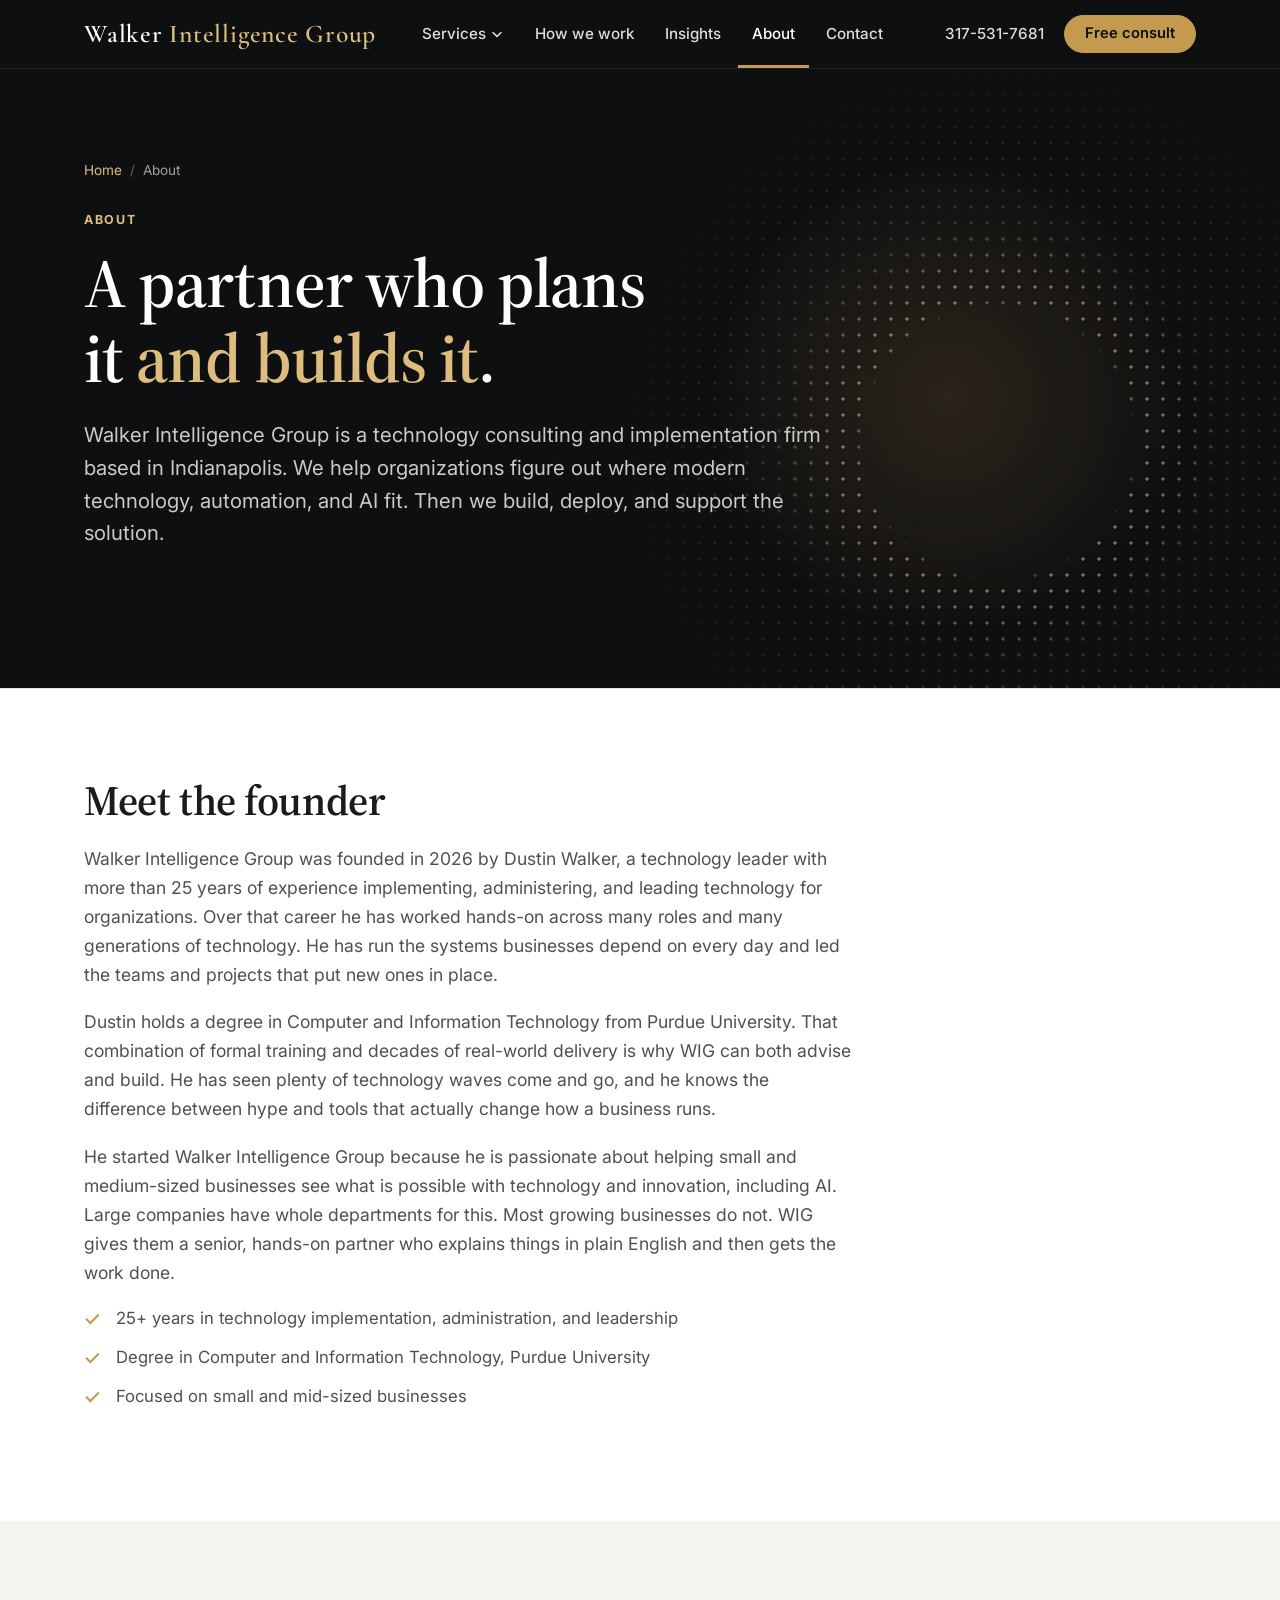
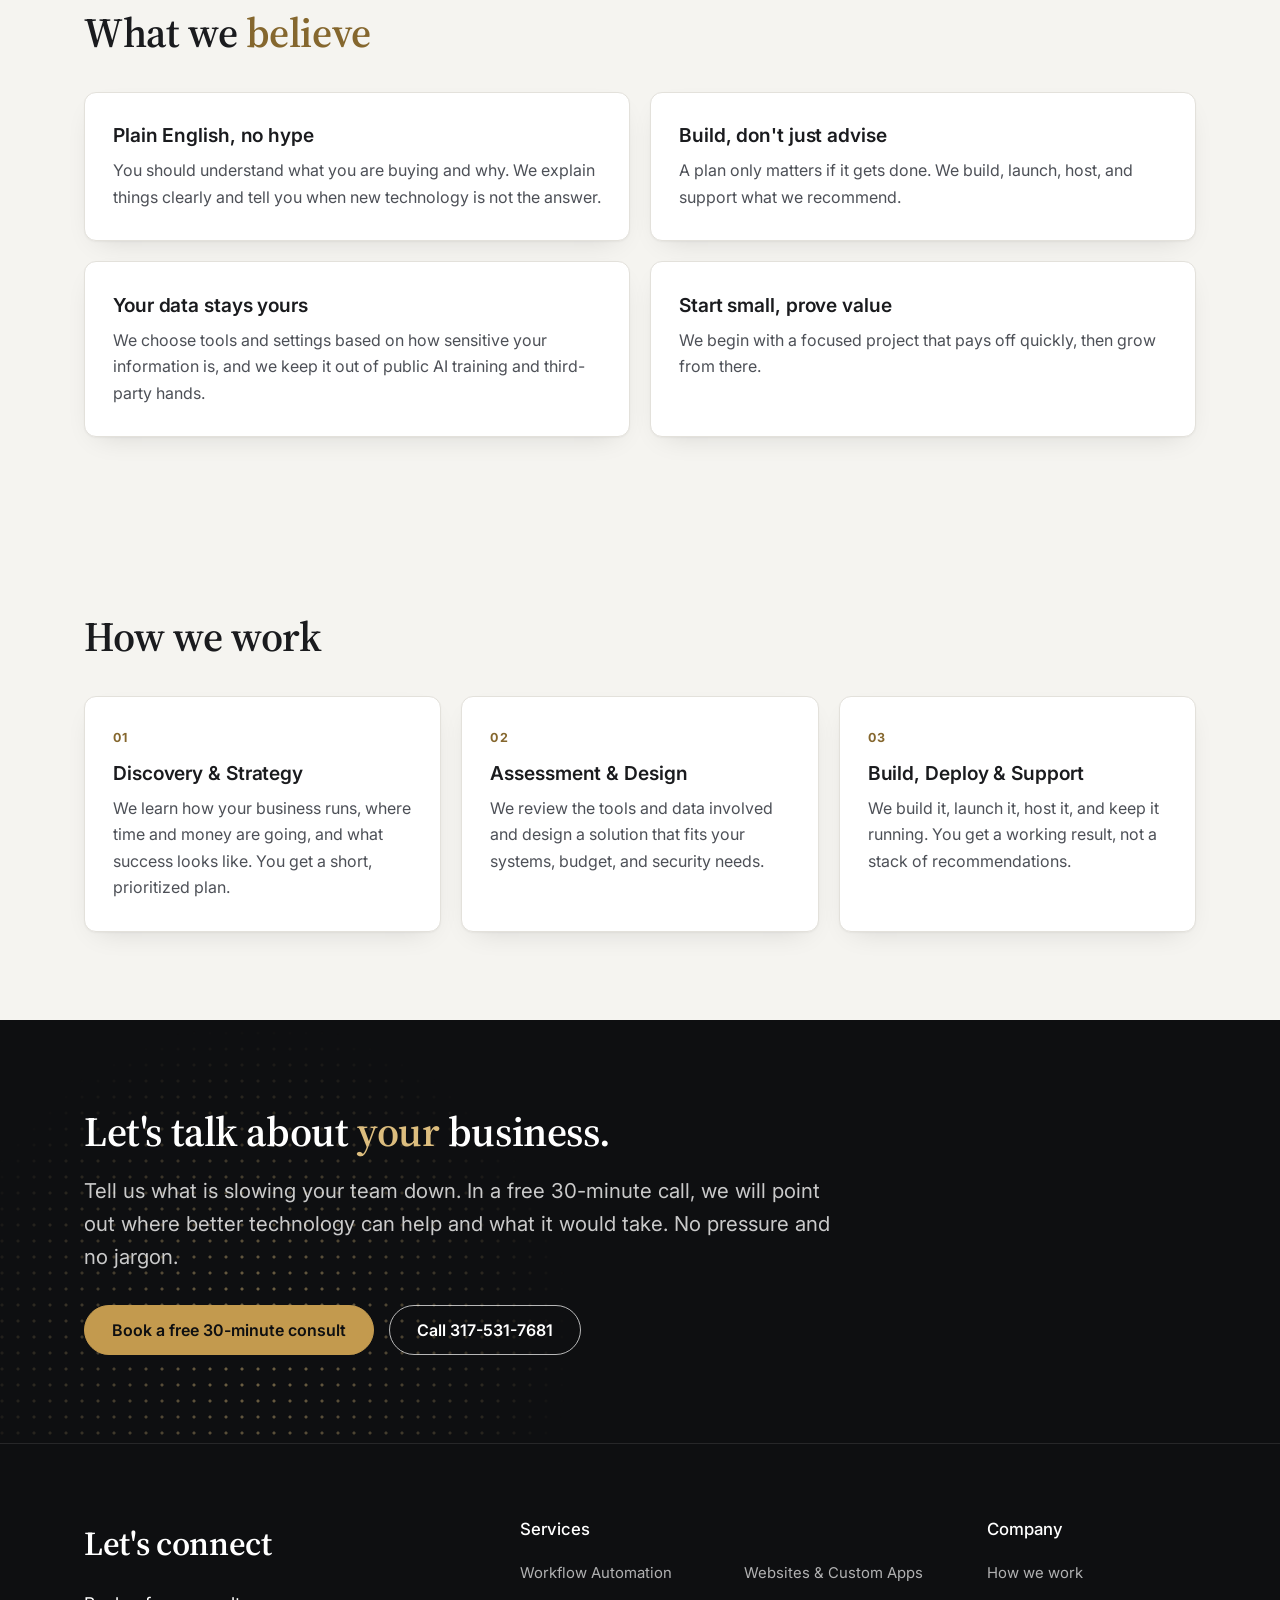
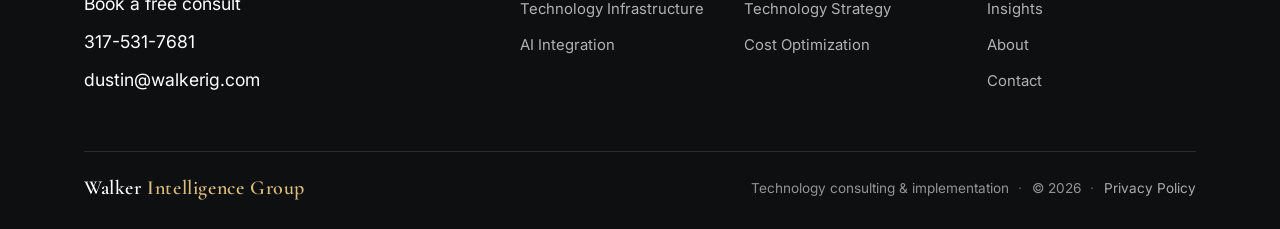
==== commit 7620361c: "Split run-on sentences across the site Break long, chained sentences into shorter ones on the homepa" ====
--- a/about/index.html
+++ b/about/index.html
@@ -170,14 +170,14 @@
       <nav class="crumbs" aria-label="Breadcrumb"><a href="/">Home</a><span class="sep" aria-hidden="true">/</span><span aria-current="page">About</span></nav>
       <span class="eyebrow">About</span>
       <h1>A partner who plans it <em>and builds it</em>.</h1>
-      <p class="lede">Walker Intelligence Group is a technology consulting and implementation firm based in Indianapolis. We help organizations figure out where modern technology, automation, and AI fit, then we build, deploy, and support the solution.</p>
+      <p class="lede">Walker Intelligence Group is a technology consulting and implementation firm based in Indianapolis. We help organizations figure out where modern technology, automation, and AI fit. Then we build, deploy, and support the solution.</p>
     </div>
   </section>
 
   <section>
     <div class="wrap prose">
       <h2>Meet the founder</h2>
-      <p>Walker Intelligence Group was founded in 2026 by Dustin Walker, a technology leader with more than 25 years of experience implementing, administering, and leading technology for organizations. Over that career he has worked hands-on across many roles and many generations of technology, from running the systems businesses depend on every day to leading the teams and projects that put new ones in place.</p>
+      <p>Walker Intelligence Group was founded in 2026 by Dustin Walker, a technology leader with more than 25 years of experience implementing, administering, and leading technology for organizations. Over that career he has worked hands-on across many roles and many generations of technology. He has run the systems businesses depend on every day and led the teams and projects that put new ones in place.</p>
       <p>Dustin holds a degree in Computer and Information Technology from Purdue University. That combination of formal training and decades of real-world delivery is why WIG can both advise and build. He has seen plenty of technology waves come and go, and he knows the difference between hype and tools that actually change how a business runs.</p>
       <p>He started Walker Intelligence Group because he is passionate about helping small and medium-sized businesses see what is possible with technology and innovation, including AI. Large companies have whole departments for this. Most growing businesses do not. WIG gives them a senior, hands-on partner who explains things in plain English and then gets the work done.</p>
       <ul class="checks">
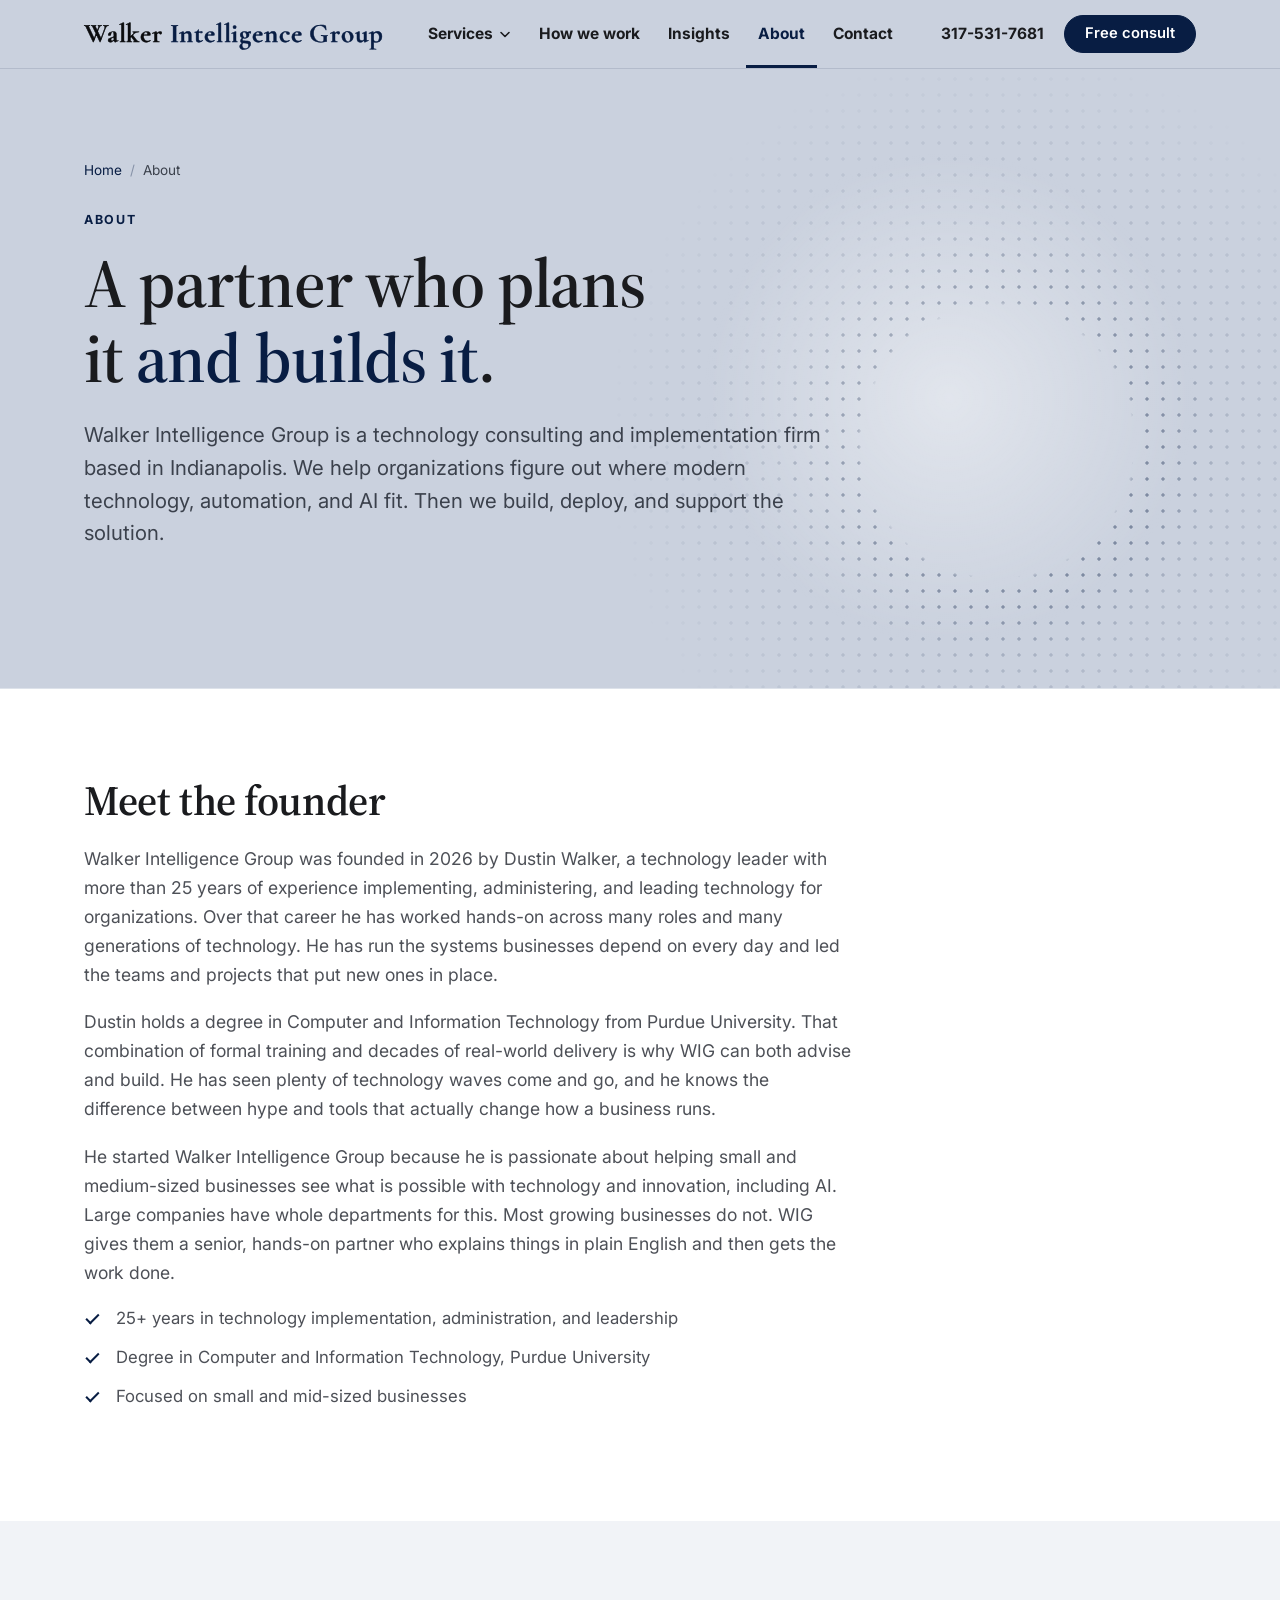
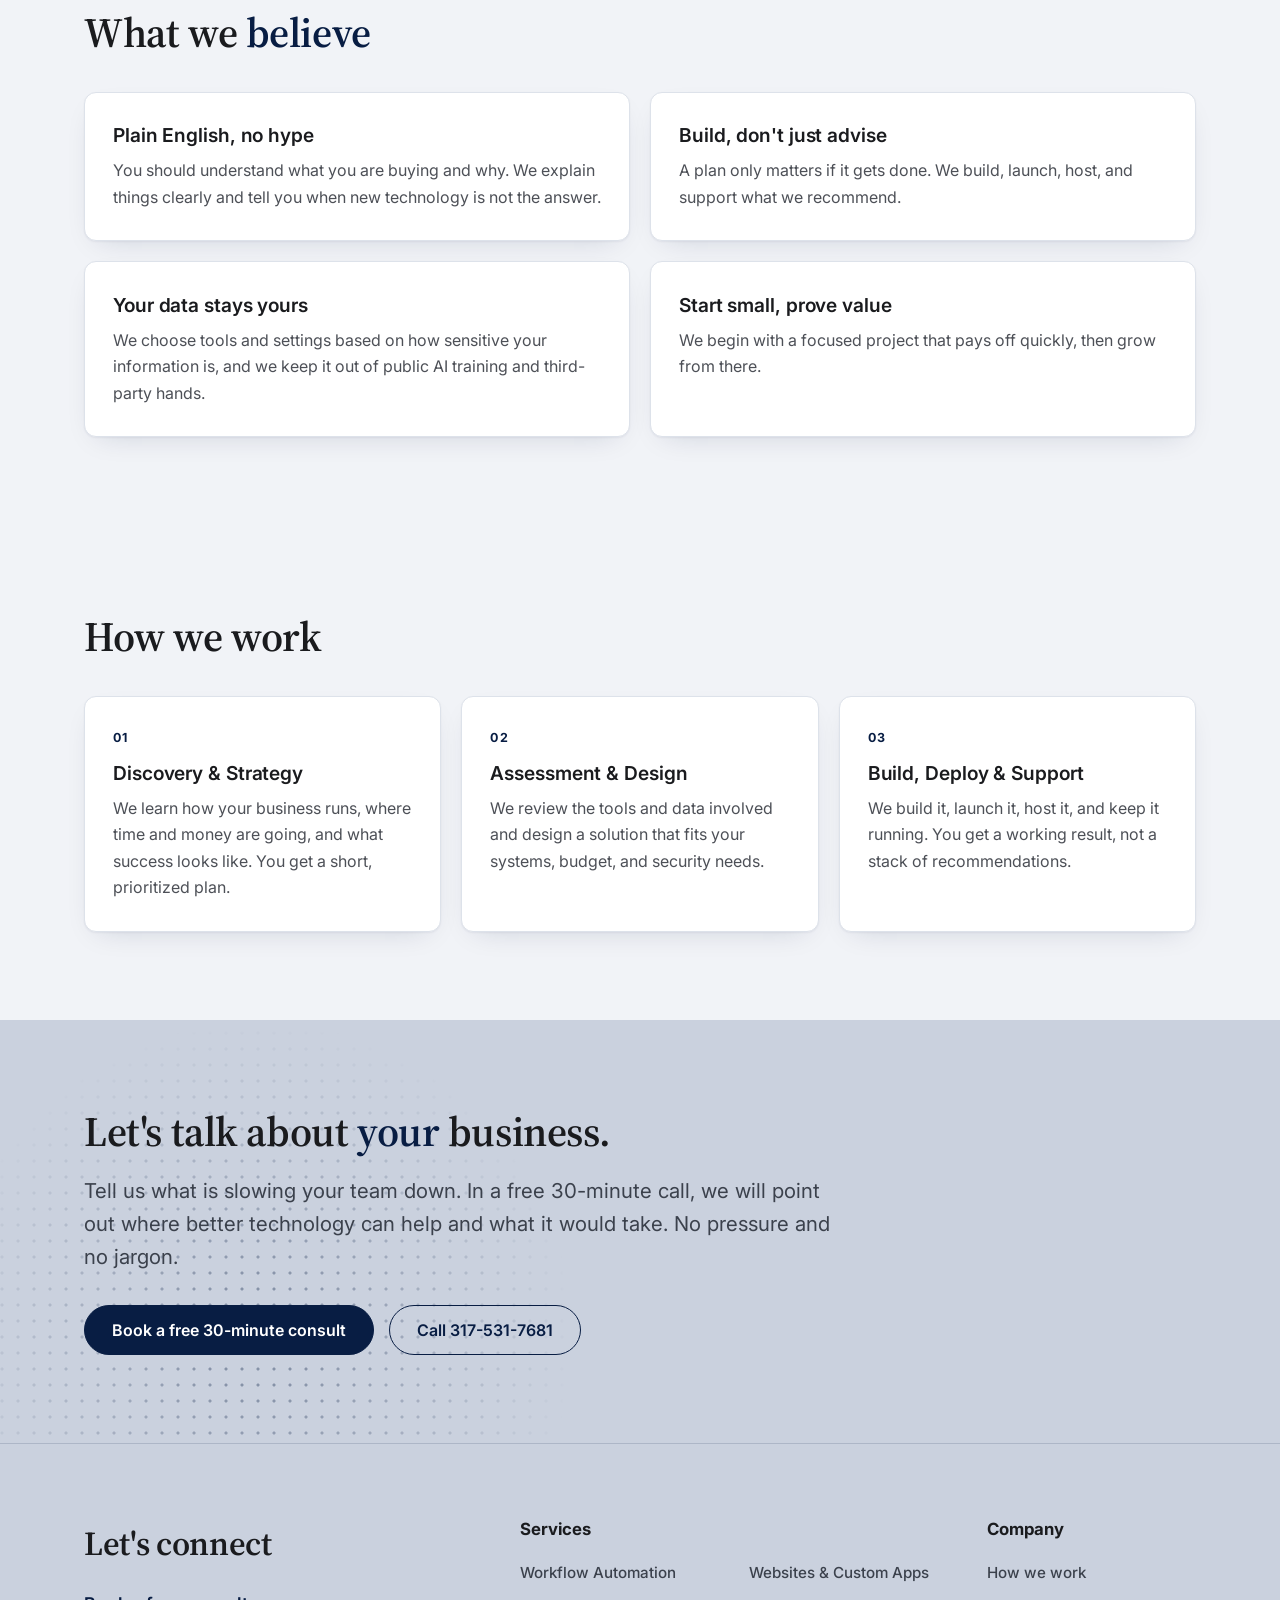
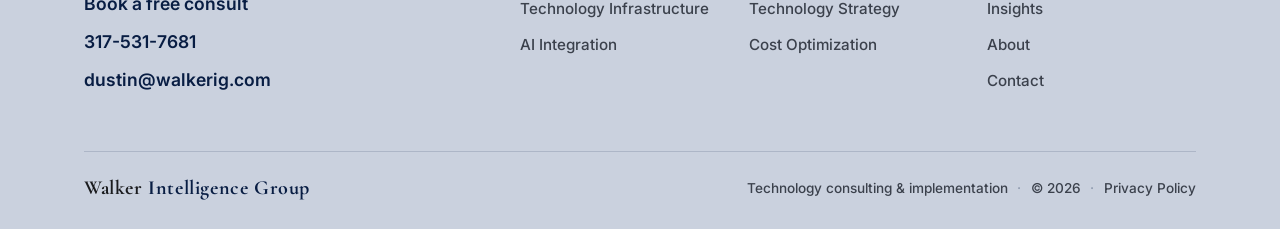
==== commit e34dd9f1: "Switch to gray and navy color scheme and rebuild logo as vector - Header, page banners, call-to-acti" ====
--- a/about/index.html
+++ b/about/index.html
@@ -26,7 +26,7 @@
   <title>About Walker Intelligence Group | Indianapolis Technology Firm</title>
   <meta name="description" content="Indianapolis technology consulting and implementation firm founded by Dustin Walker, a Purdue-trained technology leader with 25+ years of experience." />
   <link rel="canonical" href="https://walkerig.com/about/" />
-  <meta name="theme-color" content="#0e0f11" />
+  <meta name="theme-color" content="#CAD1DE" />
   <meta property="og:type" content="website" />
   <meta property="og:site_name" content="Walker Intelligence Group" />
   <meta property="og:title" content="About Walker Intelligence Group | Indianapolis Technology Firm" />
@@ -40,7 +40,7 @@
   <link rel="apple-touch-icon" href="/wig-logo-144.png" />
   <link rel="preconnect" href="https://fonts.googleapis.com" />
   <link rel="preconnect" href="https://fonts.gstatic.com" crossorigin />
-  <link href="https://fonts.googleapis.com/css2?family=Cormorant+Garamond:wght@600&family=Inter:wght@400;500;600;700&family=Source+Serif+4:opsz,wght@8..60,400;8..60,600&display=swap" rel="stylesheet" />
+  <link href="https://fonts.googleapis.com/css2?family=Cormorant+Garamond:wght@600;700&family=Inter:wght@400;500;600;700&family=Source+Serif+4:opsz,wght@8..60,400;8..60,600&display=swap" rel="stylesheet" />
   <link href="/assets/site.css" rel="stylesheet" />
   <script src="/assets/site.js" defer></script>
   <script type="application/ld+json">
--- a/assets/site.css
+++ b/assets/site.css
@@ -3,25 +3,24 @@
 
 :root {
   --bg:        #ffffff;
-  --bg-alt:    #f5f4f0;
-  --ink:       #0e0f11;   /* header, hero, footer */
-  --ink-2:     #17191c;
+  --bg-alt:    #f1f3f7;
+  --surface:   #CAD1DE;   /* header, hero, call-to-action, footer */
+  --navy:      #081D43;   /* brand accent: buttons, links, highlights */
+  --navy-2:    #1f3d73;   /* navy hover */
+  --on-surface:   #1a1b1e;   /* headings on the gray surface */
+  --on-surface-2: #3b414c;   /* body text on the gray surface */
   --text:      #1a1b1e;
   --text-2:    #4d5057;
   --muted:     #6c6f76;
-  --line:      #e3e1db;
-  --gold:      #c39a4e;   /* bars, buttons (dark text on top) */
-  --gold-ink:  #85672e;   /* gold text on white */
-  --gold-lt:   #dcbd7e;   /* gold text on dark */
-  --on-dark:   rgba(255,255,255,0.78);
+  --line:      #dde2ea;
   --sans:      'Inter', system-ui, -apple-system, 'Segoe UI', Roboto, sans-serif;
   --serif:     'Cormorant Garamond', Georgia, serif;   /* wordmark only */
   --display:   'Source Serif 4', Georgia, serif;       /* headings */
   --gutter:    clamp(1.25rem, 5vw, 4rem);
   --max:       1240px;
   --radius:    12px;
-  --shadow:    0 1px 2px rgba(14,15,17,0.04), 0 10px 28px -14px rgba(14,15,17,0.16);
-  --shadow-up: 0 2px 4px rgba(14,15,17,0.05), 0 18px 40px -16px rgba(14,15,17,0.24);
+  --shadow:    0 1px 2px rgba(8,29,67,0.05), 0 10px 28px -14px rgba(8,29,67,0.18);
+  --shadow-up: 0 2px 4px rgba(8,29,67,0.06), 0 18px 40px -16px rgba(8,29,67,0.28);
   --header-h:  68px;
 }
 
@@ -38,10 +37,10 @@
 }
 body.menu-open { overflow: hidden; }
 
-a { color: var(--gold-ink); text-underline-offset: 3px; }
+a { color: var(--navy); text-underline-offset: 3px; }
 a:hover { color: var(--text); }
 img { max-width: 100%; height: auto; }
-:focus-visible { outline: 2px solid var(--gold); outline-offset: 3px; }
+:focus-visible { outline: 2px solid var(--navy); outline-offset: 3px; }
 
 .wrap { width: 100%; max-width: var(--max); margin: 0 auto; padding: 0 var(--gutter); }
 
@@ -59,19 +58,19 @@
   text-align: center;
   white-space: nowrap;
   padding: 0.9rem 1.7rem;
-  border: 1.5px solid var(--gold);
+  border: 1.5px solid var(--navy);
   border-radius: 999px;
-  color: var(--ink);
-  background: var(--gold);
+  color: #fff;
+  background: var(--navy);
   transition: background 0.2s, border-color 0.2s, color 0.2s, transform 0.2s, box-shadow 0.2s;
   cursor: pointer;
 }
-.btn:hover { color: var(--ink); background: var(--gold-lt); border-color: var(--gold-lt); transform: translateY(-1px); box-shadow: 0 10px 24px -12px rgba(195,154,78,0.8); }
+.btn:hover { color: #fff; background: var(--navy-2); border-color: var(--navy-2); transform: translateY(-1px); box-shadow: 0 10px 24px -12px rgba(8,29,67,0.6); }
 .btn:active { transform: translateY(0); }
 .btn-ghost { background: transparent; color: var(--text); border-color: var(--text); }
 .btn-ghost:hover { background: var(--text); border-color: var(--text); color: #fff; box-shadow: none; }
-.on-dark .btn-ghost, .hero .btn-ghost, .cta-band .btn-ghost { color: #fff; border-color: rgba(255,255,255,0.7); }
-.on-dark .btn-ghost:hover, .hero .btn-ghost:hover, .cta-band .btn-ghost:hover { background: #fff; border-color: #fff; color: var(--ink); }
+.on-dark .btn-ghost, .hero .btn-ghost, .cta-band .btn-ghost { color: var(--navy); border-color: var(--navy); }
+.on-dark .btn-ghost:hover, .hero .btn-ghost:hover, .cta-band .btn-ghost:hover { background: var(--navy); border-color: var(--navy); color: #fff; }
 .btn-lg { font-size: 1.05rem; padding: 1rem 2rem; }
 .btn-sm { font-size: 0.92rem; padding: 0.6rem 1.25rem; }
 
@@ -80,7 +79,7 @@
   align-items: center;
   gap: 0.4em;
   font-weight: 600;
-  color: var(--gold-ink);
+  color: var(--navy);
   text-decoration: none;
 }
 .text-link::after { content: '\2192'; transition: transform 0.2s; }
@@ -92,9 +91,9 @@
   position: sticky;
   top: 0;
   z-index: 100;
-  background: var(--ink);
-  color: #fff;
-  border-bottom: 1px solid rgba(255,255,255,0.08);
+  background: var(--surface);
+  color: var(--on-surface);
+  border-bottom: 1px solid rgba(8,29,67,0.12);
 }
 .header-inner {
   display: flex;
@@ -105,16 +104,17 @@
   margin: 0 auto;
   padding: 0 var(--gutter);
 }
-.brand { text-decoration: none; color: #fff; flex-shrink: 0; line-height: 1; }
-.brand:hover { color: #fff; }
+.brand { text-decoration: none; color: var(--on-surface); flex-shrink: 0; line-height: 1; }
+.brand:hover { color: var(--on-surface); }
 .brand-main {
   font-family: var(--serif);
-  font-size: clamp(1.3rem, 2vw, 1.6rem);
-  font-weight: 600;
+  font-size: clamp(1.35rem, 2.1vw, 1.7rem);
+  font-weight: 700;
   letter-spacing: 0.03em;
   white-space: nowrap;
 }
-.brand-main span { color: var(--gold-lt); }
+.brand-main { color: #0b0c0e; -webkit-text-stroke: 0.45px currentColor; }   /* thicken the fine serif strokes */
+.brand-main span { color: var(--navy); }
 
 .primary-nav { flex: 1; }
 .nav-list { list-style: none; display: flex; align-items: center; gap: 0.25rem; }
@@ -123,9 +123,10 @@
   align-items: center;
   gap: 0.35rem;
   height: var(--header-h);
-  padding: 0 0.85rem;
-  font: 500 0.95rem/1 var(--sans);
-  color: rgba(255,255,255,0.86);
+  padding: 0 0.75rem;
+  white-space: nowrap;
+  font: 700 0.97rem/1 var(--sans);
+  color: var(--on-surface);
   text-decoration: none;
   background: none;
   border: none;
@@ -134,13 +135,13 @@
   cursor: pointer;
   transition: color 0.2s, border-color 0.2s;
 }
-.nav-link:hover, .nav-link[aria-current="page"], .nav-trigger[aria-expanded="true"] { color: #fff; border-bottom-color: var(--gold); }
+.nav-link:hover, .nav-link[aria-current="page"], .nav-trigger[aria-expanded="true"] { color: var(--navy); border-bottom-color: var(--navy); }
 .nav-link svg { width: 12px; height: 12px; transition: transform 0.2s; }
 .nav-trigger[aria-expanded="true"] svg { transform: rotate(180deg); }
 
 .header-actions { display: flex; align-items: center; gap: 1.25rem; margin-left: auto; }
-.header-phone { color: rgba(255,255,255,0.86); text-decoration: none; font-size: 0.95rem; font-weight: 500; white-space: nowrap; }
-.header-phone:hover { color: var(--gold-lt); }
+.header-phone { color: var(--on-surface); text-decoration: none; font-size: 0.97rem; font-weight: 700; white-space: nowrap; }
+.header-phone:hover { color: var(--navy); }
 
 /* Services mega menu */
 .mega {
@@ -150,8 +151,8 @@
   top: 100%;
   background: #fff;
   color: var(--text);
-  border-top: 3px solid var(--gold);
-  box-shadow: 0 24px 48px -24px rgba(14,15,17,0.35);
+  border-top: 3px solid var(--navy);
+  box-shadow: 0 24px 48px -24px rgba(8,29,67,0.35);
   visibility: hidden;
   opacity: 0;
   transform: translateY(-6px);
@@ -171,7 +172,7 @@
   grid-template-columns: minmax(0, 1fr) minmax(0, 2.6fr);
   gap: 2.5rem;
 }
-.mega-kicker { font-size: 0.75rem; font-weight: 700; letter-spacing: 0.14em; text-transform: uppercase; color: var(--gold-ink); margin-bottom: 0.6rem; }
+.mega-kicker { font-size: 0.75rem; font-weight: 700; letter-spacing: 0.14em; text-transform: uppercase; color: var(--navy); margin-bottom: 0.6rem; }
 .mega-title { font-family: var(--display); font-size: 1.4rem; font-weight: 600; line-height: 1.25; margin-bottom: 1.1rem; }
 .mega-grid { list-style: none; display: grid; grid-template-columns: repeat(3, minmax(0, 1fr)); gap: 0.5rem; }
 .mega-grid a {
@@ -186,7 +187,7 @@
 }
 .mega-grid a:hover { background: var(--bg-alt); border-color: var(--line); }
 .mega-grid strong { display: block; font-weight: 600; font-size: 1rem; margin-bottom: 0.2rem; }
-.mega-grid a:hover strong { color: var(--gold-ink); }
+.mega-grid a:hover strong { color: var(--navy); }
 .mega-grid span { display: block; font-size: 0.88rem; line-height: 1.5; color: var(--text-2); }
 
 /* Mobile menu */
@@ -203,7 +204,7 @@
   justify-content: center;
   gap: 5px;
 }
-.menu-toggle span { display: block; width: 22px; height: 2px; background: #fff; border-radius: 2px; transition: transform 0.25s, opacity 0.2s; }
+.menu-toggle span { display: block; width: 22px; height: 2px; background: var(--navy); border-radius: 2px; transition: transform 0.25s, opacity 0.2s; }
 .menu-toggle[aria-expanded="true"] span:nth-child(1) { transform: translateY(7px) rotate(45deg); }
 .menu-toggle[aria-expanded="true"] span:nth-child(2) { opacity: 0; }
 .menu-toggle[aria-expanded="true"] span:nth-child(3) { transform: translateY(-7px) rotate(-45deg); }
@@ -218,10 +219,10 @@
   color: var(--text);
   overflow-y: auto;
   padding: 1.25rem var(--gutter) 2.5rem;
-  border-top: 3px solid var(--gold);
+  border-top: 3px solid var(--navy);
 }
 .mobile-menu[hidden] { display: none; }
-.mobile-label { display: block; font-size: 0.75rem; font-weight: 700; letter-spacing: 0.14em; text-transform: uppercase; color: var(--gold-ink); margin: 1rem 0 0.25rem; }
+.mobile-label { display: block; font-size: 0.75rem; font-weight: 700; letter-spacing: 0.14em; text-transform: uppercase; color: var(--navy); margin: 1rem 0 0.25rem; }
 .mobile-menu ul { list-style: none; }
 .mobile-menu li a {
   display: flex;
@@ -234,14 +235,14 @@
   color: var(--text);
   text-decoration: none;
 }
-.mobile-menu li a::after { content: '\203A'; color: var(--gold-ink); font-size: 1.4rem; line-height: 1; }
-.mobile-menu li a:hover { color: var(--gold-ink); }
+.mobile-menu li a::after { content: '\203A'; color: var(--navy); font-size: 1.4rem; line-height: 1; }
+.mobile-menu li a:hover { color: var(--navy); }
 .mobile-cta { display: grid; gap: 0.75rem; margin-top: 1.75rem; }
 .mobile-cta .btn { width: 100%; }
 .mobile-contact { display: flex; flex-wrap: wrap; gap: 0.4rem 1.25rem; margin-top: 1.25rem; font-weight: 500; }
 .mobile-contact a { color: var(--text); text-decoration: none; }
 
-@media (max-width: 1100px) {
+@media (max-width: 1180px) {
   .header-phone { display: none; }
 }
 @media (max-width: 960px) {
@@ -257,18 +258,18 @@
 .hero {
   position: relative;
   overflow: hidden;
-  background: var(--ink);
-  color: #fff;
+  background: var(--surface);
+  color: var(--on-surface);
   padding: clamp(3rem, 7vw, 6rem) 0 clamp(3.5rem, 8vw, 6.5rem);
 }
-.hero::before {           /* gold dot field, a nod to Deloitte's dotted hero graphic */
+.hero::before {           /* navy dot field, a nod to Deloitte's dotted hero graphic */
   content: '';
   position: absolute;
   top: -10%;
   right: -12%;
   width: min(68vw, 900px);
   aspect-ratio: 1;
-  background: radial-gradient(circle, rgba(220,189,126,0.55) 1.4px, transparent 1.9px) 0 0 / 16px 16px;
+  background: radial-gradient(circle, rgba(8,29,67,0.42) 1.4px, transparent 1.9px) 0 0 / 16px 16px;
   -webkit-mask-image: radial-gradient(circle at 50% 50%, transparent 0 22%, #000 23% 26%, rgba(0,0,0,0.35) 36%, transparent 64%);
           mask-image: radial-gradient(circle at 50% 50%, transparent 0 22%, #000 23% 26%, rgba(0,0,0,0.35) 36%, transparent 64%);
   pointer-events: none;
@@ -281,7 +282,7 @@
   width: min(44vw, 560px);
   aspect-ratio: 1;
   border-radius: 50%;
-  background: radial-gradient(circle, rgba(195,154,78,0.16), transparent 62%);
+  background: radial-gradient(circle, rgba(255,255,255,0.45), transparent 62%);
   pointer-events: none;
 }
 .hero .wrap { position: relative; z-index: 1; }
@@ -294,11 +295,11 @@
   max-width: 17ch;
   margin-bottom: 1.5rem;
 }
-.hero h1 em, h2 em { font-style: normal; color: var(--gold-ink); }
-.hero h1 em, .on-dark h2 em, .cta-band h2 em { color: var(--gold-lt); }
-.hero .lede { color: var(--on-dark); }
-.hero a:not(.btn) { color: var(--gold-lt); }
-.hero a:not(.btn):hover { color: #fff; }
+.hero h1 em, h2 em { font-style: normal; color: var(--navy); }
+.hero h1 em, .on-dark h2 em, .cta-band h2 em { color: var(--navy); }
+.hero .lede { color: var(--on-surface-2); }
+.hero a:not(.btn) { color: var(--navy); }
+.hero a:not(.btn):hover { color: var(--navy-2); }
 
 .eyebrow {
   display: block;
@@ -306,10 +307,10 @@
   font-weight: 700;
   letter-spacing: 0.14em;
   text-transform: uppercase;
-  color: var(--gold-ink);
+  color: var(--navy);
   margin-bottom: 1rem;
 }
-.hero .eyebrow, .on-dark .eyebrow, .cta-band .eyebrow { color: var(--gold-lt); }
+.hero .eyebrow, .on-dark .eyebrow, .cta-band .eyebrow { color: var(--navy); }
 
 .lede {
   font-size: clamp(1.1rem, 1.6vw, 1.28rem);
@@ -320,19 +321,19 @@
 }
 .cta-row { display: flex; flex-wrap: wrap; gap: 0.9rem; align-items: center; }
 .cta-note { font-size: 0.92rem; color: var(--muted); }
-.hero .cta-note { color: rgba(255,255,255,0.6); }
-
-.crumbs { font-size: 0.85rem; color: rgba(255,255,255,0.6); margin-bottom: 1.8rem; }
-.crumbs a { color: rgba(255,255,255,0.75); text-decoration: none; }
-.hero .crumbs a:hover { color: var(--gold-lt); }
-.crumbs .sep { margin: 0 0.5rem; color: rgba(255,255,255,0.35); }
+.hero .cta-note { color: var(--on-surface-2); }
+
+.crumbs { font-size: 0.85rem; color: var(--on-surface-2); margin-bottom: 1.8rem; }
+.crumbs a { color: var(--navy); text-decoration: none; }
+.hero .crumbs a:hover { color: var(--navy-2); text-decoration: underline; }
+.crumbs .sep { margin: 0 0.5rem; color: rgba(8,29,67,0.35); }
 
 /* ── SECTIONS ── */
 section { padding: clamp(3.25rem, 7vw, 5.5rem) 0; }
 main section:has(> .wrap > .grid), section.alt { background: var(--bg-alt); }
 main section.plain, main section.plain:has(> .wrap > .grid) { background: var(--bg); }
 main > section + section:not(.alt):not(.cta-band):not(:has(> .wrap > .grid)) { border-top: 1px solid var(--line); }
-.on-dark { background: var(--ink); color: #fff; }
+.on-dark { background: var(--surface); color: var(--on-surface); }
 
 h2 {
   font-family: var(--display);
@@ -349,7 +350,7 @@
 
 .prose p { font-size: 1.1rem; color: var(--text-2); max-width: 70ch; margin-bottom: 1.15rem; }
 .prose p:last-child { margin-bottom: 0; }
-.hero .prose p, .hero.prose p { color: var(--on-dark); }
+.hero .prose p, .hero.prose p { color: var(--on-surface-2); }
 .prose strong { color: var(--text); font-weight: 600; }
 
 /* ── CARDS ── */
@@ -385,14 +386,14 @@
   overflow: hidden;
   transition: transform 0.2s, box-shadow 0.2s;
 }
-.card::before { content: ''; position: absolute; left: 0; right: 0; top: 0; height: 3px; background: var(--gold); transform: scaleX(0); transform-origin: left; transition: transform 0.25s; }
+.card::before { content: ''; position: absolute; left: 0; right: 0; top: 0; height: 3px; background: var(--navy); transform: scaleX(0); transform-origin: left; transition: transform 0.25s; }
 .card p { color: var(--text-2); font-size: 1rem; }
-.card .num { display: block; font-size: 0.78rem; font-weight: 700; letter-spacing: 0.12em; text-transform: uppercase; color: var(--gold-ink); margin-bottom: 0.8rem; }
+.card .num { display: block; font-size: 0.78rem; font-weight: 700; letter-spacing: 0.12em; text-transform: uppercase; color: var(--navy); margin-bottom: 0.8rem; }
 a.card { display: flex; flex-direction: column; text-decoration: none; color: var(--text); }
 a.card:hover, button.card:hover { transform: translateY(-3px); box-shadow: var(--shadow-up); color: var(--text); }
 a.card:hover::before, button.card:hover::before, button.card:focus-visible::before { transform: scaleX(1); }
-a.card:hover h3 { color: var(--gold-ink); }
-.card .more { margin-top: auto; padding-top: 1.2rem; font-size: 0.95rem; font-weight: 600; color: var(--gold-ink); }
+a.card:hover h3 { color: var(--navy); }
+.card .more { margin-top: auto; padding-top: 1.2rem; font-size: 0.95rem; font-weight: 600; color: var(--navy); }
 .card .more::after { content: ' \2192'; }
 button.card { font: inherit; color: inherit; text-align: left; cursor: pointer; display: flex; flex-direction: column; width: 100%; }
 
@@ -405,11 +406,11 @@
   top: 0.38em;
   width: 0.45rem;
   height: 0.8rem;
-  border: solid var(--gold);
+  border: solid var(--navy);
   border-width: 0 2.5px 2.5px 0;
   transform: rotate(45deg);
 }
-.hero .checks li { color: var(--on-dark); }
+.hero .checks li { color: var(--on-surface-2); }
 
 .faq { margin-top: 1.5rem; max-width: 860px; }
 .faq details { border-top: 1px solid var(--line); }
@@ -425,14 +426,14 @@
   font-size: 1.1rem;
   font-weight: 600;
 }
-.faq summary:hover { color: var(--gold-ink); }
+.faq summary:hover { color: var(--navy); }
 .faq summary::-webkit-details-marker { display: none; }
-.faq summary::after { content: '+'; flex-shrink: 0; width: 1.9rem; height: 1.9rem; display: grid; place-items: center; border-radius: 50%; border: 1.5px solid var(--gold); color: var(--gold-ink); font-weight: 400; font-size: 1.2rem; line-height: 1; }
-.faq details[open] summary::after { content: '\2212'; background: var(--gold); color: var(--ink); }
+.faq summary::after { content: '+'; flex-shrink: 0; width: 1.9rem; height: 1.9rem; display: grid; place-items: center; border-radius: 50%; border: 1.5px solid var(--navy); color: var(--navy); font-weight: 400; font-size: 1.2rem; line-height: 1; }
+.faq details[open] summary::after { content: '\2212'; background: var(--navy); color: #fff; }
 .faq details p { color: var(--text-2); font-size: 1.03rem; padding-bottom: 1.4rem; max-width: 70ch; }
 
 /* ── CTA BAND ── */
-.cta-band { position: relative; overflow: hidden; background: var(--ink); color: #fff; }
+.cta-band { position: relative; overflow: hidden; background: var(--surface); color: var(--on-surface); }
 .cta-band::before {
   content: '';
   position: absolute;
@@ -440,13 +441,13 @@
   bottom: -60%;
   width: min(60vw, 720px);
   aspect-ratio: 1;
-  background: radial-gradient(circle, rgba(220,189,126,0.45) 1.3px, transparent 1.8px) 0 0 / 16px 16px;
+  background: radial-gradient(circle, rgba(8,29,67,0.35) 1.3px, transparent 1.8px) 0 0 / 16px 16px;
   -webkit-mask-image: radial-gradient(circle, #000 10%, transparent 62%);
           mask-image: radial-gradient(circle, #000 10%, transparent 62%);
   pointer-events: none;
 }
 .cta-band .wrap { position: relative; }
-.cta-band .lede { color: var(--on-dark); margin-bottom: 2rem; }
+.cta-band .lede { color: var(--on-surface-2); margin-bottom: 2rem; }
 
 /* ── FORM ── */
 .contact-grid { display: grid; grid-template-columns: minmax(0, 1.05fr) minmax(0, 1fr); gap: clamp(2rem, 5vw, 4.5rem); align-items: start; }
@@ -456,14 +457,14 @@
   color: var(--text);
   border-radius: var(--radius);
   padding: clamp(1.5rem, 3vw, 2.25rem);
-  box-shadow: 0 30px 60px -30px rgba(0,0,0,0.6);
+  box-shadow: 0 30px 60px -30px rgba(8,29,67,0.45);
 }
 .form label { display: block; font-size: 0.88rem; font-weight: 600; color: var(--text); margin-bottom: 0.4rem; }
 .form .field { margin-bottom: 1.1rem; }
 .form input, .form textarea, .form select {
   width: 100%;
   background: #fff;
-  border: 1px solid #cfccc4;
+  border: 1px solid #c3cad6;
   color: var(--text);
   font-family: var(--sans);
   font-size: 1rem;
@@ -480,45 +481,46 @@
   background-repeat: no-repeat;
   padding-right: 2.2rem;
 }
-.form input:focus, .form textarea:focus, .form select:focus { outline: none; border-color: var(--gold); box-shadow: 0 0 0 3px rgba(195,154,78,0.25); }
+.form input:focus, .form textarea:focus, .form select:focus { outline: none; border-color: var(--navy); box-shadow: 0 0 0 3px rgba(8,29,67,0.18); }
 .form textarea { min-height: 130px; resize: vertical; }
 .form .btn { width: 100%; margin-top: 0.4rem; }
-.form-done { font-size: 1.15rem; color: var(--text); background: #fff; border-radius: var(--radius); padding: 2rem; border-top: 3px solid var(--gold); }
+.form-done { font-size: 1.15rem; color: var(--text); background: #fff; border-radius: var(--radius); padding: 2rem; border-top: 3px solid var(--navy); }
 .contact-lines { display: grid; gap: 0.35rem; margin: 0.5rem 0 2rem; }
-.contact-lines a { font-size: 1.2rem; font-weight: 600; color: #fff; text-decoration: none; }
-.contact-lines a:hover { color: var(--gold-lt); }
-
-.placeholder { background: rgba(195,154,78,0.18); padding: 0 0.2em; }
+.contact-lines a { font-size: 1.2rem; font-weight: 600; color: var(--navy); text-decoration: none; }
+.contact-lines a:hover { color: var(--navy-2); text-decoration: underline; }
+
+.placeholder { background: rgba(8,29,67,0.12); padding: 0 0.2em; }
 
 /* ── FOOTER ── */
-.site-footer { background: var(--ink); color: rgba(255,255,255,0.72); border-top: 1px solid rgba(255,255,255,0.1); padding: clamp(3rem, 6vw, 4.5rem) 0 1.5rem; }
+.site-footer { background: var(--surface); color: var(--on-surface-2); border-top: 1px solid rgba(8,29,67,0.15); padding: clamp(3rem, 6vw, 4.5rem) 0 1.5rem; }
 .footer-grid { display: grid; grid-template-columns: minmax(0, 1.3fr) minmax(0, 1.4fr) minmax(0, 0.7fr); gap: 2.5rem 3rem; }
-.footer-connect h4 { font-family: var(--display); font-size: clamp(1.6rem, 3vw, 2.1rem); font-weight: 600; color: #fff; letter-spacing: -0.01em; margin-bottom: 1.1rem; text-transform: none; }
+.footer-connect h4 { font-family: var(--display); font-size: clamp(1.6rem, 3vw, 2.1rem); font-weight: 600; color: var(--on-surface); letter-spacing: -0.01em; margin-bottom: 1.1rem; text-transform: none; }
 .footer-connect ul { list-style: none; display: grid; gap: 0.55rem; }
-.footer-connect a { color: #fff; text-decoration: none; font-size: 1.1rem; font-weight: 400; }
-.footer-connect a:hover { color: var(--gold-lt); }
-.footer-grid nav h4 { font-size: 1.05rem; font-weight: 500; color: #fff; margin-bottom: 0.9rem; }
+.footer-connect a { color: var(--navy); text-decoration: none; font-size: 1.1rem; font-weight: 600; }
+.footer-connect a:hover { color: var(--navy-2); text-decoration: underline; }
+.footer-grid nav h4 { font-size: 1.05rem; font-weight: 700; color: var(--on-surface); margin-bottom: 0.9rem; }
 .footer-grid nav ul { list-style: none; display: grid; gap: 0.5rem; }
 .footer-grid nav ul.footer-two-col { grid-template-columns: repeat(2, max-content); column-gap: 2.5rem; }
-.footer-grid nav a { color: rgba(255,255,255,0.68); text-decoration: none; font-size: 0.93rem; }
-.footer-grid nav a:hover { color: var(--gold-lt); }
+.footer-grid nav a { color: var(--on-surface-2); text-decoration: none; font-size: 0.95rem; font-weight: 500; }
+.footer-grid nav a:hover { color: var(--navy); text-decoration: underline; }
 .footer-base {
   margin-top: clamp(2.5rem, 5vw, 3.5rem);
   padding-top: 1.25rem;
-  border-top: 1px solid rgba(255,255,255,0.12);
+  border-top: 1px solid rgba(8,29,67,0.15);
   display: flex;
   flex-wrap: wrap;
   align-items: center;
   justify-content: space-between;
   gap: 0.8rem 1.5rem;
   font-size: 0.85rem;
-  color: rgba(255,255,255,0.55);
-}
-.footer-name { font-family: var(--serif); font-size: 1.25rem; font-weight: 600; color: #fff; text-decoration: none; letter-spacing: 0.03em; }
-.footer-name span { color: var(--gold-lt); }
-.footer-base a:not(.footer-name) { color: rgba(255,255,255,0.65); text-decoration: none; }
-.footer-base a:not(.footer-name):hover { color: var(--gold-lt); }
-.footer-base .sep { margin: 0 0.6rem; color: rgba(255,255,255,0.3); }
+  font-weight: 500;
+  color: var(--on-surface-2);
+}
+.footer-name { font-family: var(--serif); font-size: 1.25rem; font-weight: 700; color: var(--on-surface); text-decoration: none; letter-spacing: 0.03em; }
+.footer-name span { color: var(--navy); }
+.footer-base a:not(.footer-name) { color: var(--on-surface-2); text-decoration: none; }
+.footer-base a:not(.footer-name):hover { color: var(--navy); text-decoration: underline; }
+.footer-base .sep { margin: 0 0.6rem; color: rgba(8,29,67,0.3); }
 
 @media (max-width: 900px) {
   .footer-grid { grid-template-columns: minmax(0, 1fr) minmax(0, 1fr); }
@@ -536,11 +538,11 @@
 
 /* ── INSIGHTS (articles) ── */
 .hero h1.article-title { font-size: clamp(2.2rem, 4.8vw, 3.7rem); max-width: 22ch; }
-.byline { font-size: 0.92rem; color: rgba(255,255,255,0.65); }
+.byline { font-size: 0.92rem; color: var(--on-surface-2); }
 .article-body h2 { margin-top: 2.8rem; max-width: 34ch; font-size: clamp(1.5rem, 2.8vw, 2rem); }
 .article-body h2:first-child { margin-top: 0; }
 .prose ul { list-style: none; display: grid; gap: 0.7rem; margin: 0 0 1.4rem; max-width: 70ch; }
-.author-box { border-left: 3px solid var(--gold); padding-left: 1.5rem; }
+.author-box { border-left: 3px solid var(--navy); padding-left: 1.5rem; }
 .author-box p a { text-decoration: none; font-weight: 600; }
 
 /* ── HOMEPAGE ── */
@@ -549,14 +551,14 @@
 .home-hero .lede { max-width: 60ch; }
 
 .steps { display: grid; grid-template-columns: repeat(3, minmax(0, 1fr)); gap: 1.25rem; margin-top: 2.2rem; }
-.step .num { font-family: var(--display); font-size: 2.6rem; font-weight: 400; letter-spacing: -0.02em; text-transform: none; color: var(--gold-ink); margin-bottom: 0.6rem; line-height: 1; }
+.step .num { font-family: var(--display); font-size: 2.6rem; font-weight: 400; letter-spacing: -0.02em; text-transform: none; color: var(--navy); margin-bottom: 0.6rem; line-height: 1; }
 .step h3 { font-size: 1.35rem; margin-bottom: 0.25rem; }
 .step .sub { font-size: 0.95rem; color: var(--muted); }
 .step .more::after { content: ' +'; }
 
 .about-split { display: grid; grid-template-columns: minmax(0, 1.4fr) minmax(0, 1fr); gap: clamp(2rem, 5vw, 4.5rem); align-items: center; }
 .stats { display: grid; gap: 1rem; }
-.stat { background: #fff; border: 1px solid var(--line); border-left: 4px solid var(--gold); border-radius: 10px; padding: 1.25rem 1.5rem; box-shadow: var(--shadow); }
+.stat { background: #fff; border: 1px solid var(--line); border-left: 4px solid var(--navy); border-radius: 10px; padding: 1.25rem 1.5rem; box-shadow: var(--shadow); }
 .stat strong { display: block; font-family: var(--display); font-size: 1.85rem; font-weight: 600; line-height: 1.1; color: var(--text); letter-spacing: -0.02em; }
 .stat span { font-size: 0.95rem; color: var(--text-2); }
 .link-row { display: flex; flex-wrap: wrap; gap: 0.75rem 2rem; margin-top: 1.6rem; }
@@ -569,7 +571,7 @@
 /* ── MODAL (homepage steps) ── */
 .modal-overlay { position: fixed; inset: 0; z-index: 1100; display: flex; align-items: center; justify-content: center; padding: 1.25rem; pointer-events: none; }
 .modal-overlay.open { pointer-events: auto; }
-.modal-backdrop { position: absolute; inset: 0; background: rgba(14,15,17,0.6); backdrop-filter: blur(4px); opacity: 0; transition: opacity 0.3s; }
+.modal-backdrop { position: absolute; inset: 0; background: rgba(8,29,67,0.45); backdrop-filter: blur(4px); opacity: 0; transition: opacity 0.3s; }
 .modal-overlay.open .modal-backdrop { opacity: 1; }
 .modal {
   position: relative;
@@ -580,7 +582,7 @@
   overflow-y: auto;
   background: #fff;
   color: var(--text);
-  border-top: 4px solid var(--gold);
+  border-top: 4px solid var(--navy);
   border-radius: var(--radius);
   padding: clamp(1.75rem, 4vw, 2.75rem);
   box-shadow: 0 40px 80px -30px rgba(0,0,0,0.5);
@@ -592,7 +594,7 @@
 .modal-overlay.open .modal.active { opacity: 1; transform: none; }
 .modal-close { position: absolute; top: 1rem; right: 1rem; width: 40px; height: 40px; display: grid; place-items: center; background: none; border: none; border-radius: 50%; color: var(--text-2); cursor: pointer; }
 .modal-close:hover { background: var(--bg-alt); color: var(--text); }
-.modal-num { display: block; font-size: 0.78rem; font-weight: 700; letter-spacing: 0.12em; text-transform: uppercase; color: var(--gold-ink); margin-bottom: 0.7rem; }
+.modal-num { display: block; font-size: 0.78rem; font-weight: 700; letter-spacing: 0.12em; text-transform: uppercase; color: var(--navy); margin-bottom: 0.7rem; }
 .modal-title { font-family: var(--display); font-size: clamp(1.6rem, 3vw, 2rem); font-weight: 600; line-height: 1.2; margin-bottom: 0.3rem; padding-right: 2rem; }
 .modal-sub { font-size: 0.95rem; color: var(--muted); margin-bottom: 1.4rem; }
 .modal-desc { font-size: 1.05rem; color: var(--text-2); padding-top: 1.3rem; border-top: 1px solid var(--line); margin-bottom: 1.2rem; }
@@ -613,7 +615,7 @@
 .card.reveal.in { transition: opacity 0.7s cubic-bezier(.2,.65,.3,1) var(--delay, 0ms), transform 0.2s, box-shadow 0.2s; }
 
 .site-header { transition: box-shadow 0.3s; }
-.site-header.scrolled { box-shadow: 0 8px 24px -12px rgba(0,0,0,0.45); }
+.site-header.scrolled { box-shadow: 0 8px 24px -12px rgba(8,29,67,0.35); }
 
 .hero::before { transform: translateY(var(--drift, 0px)); will-change: transform; }
 
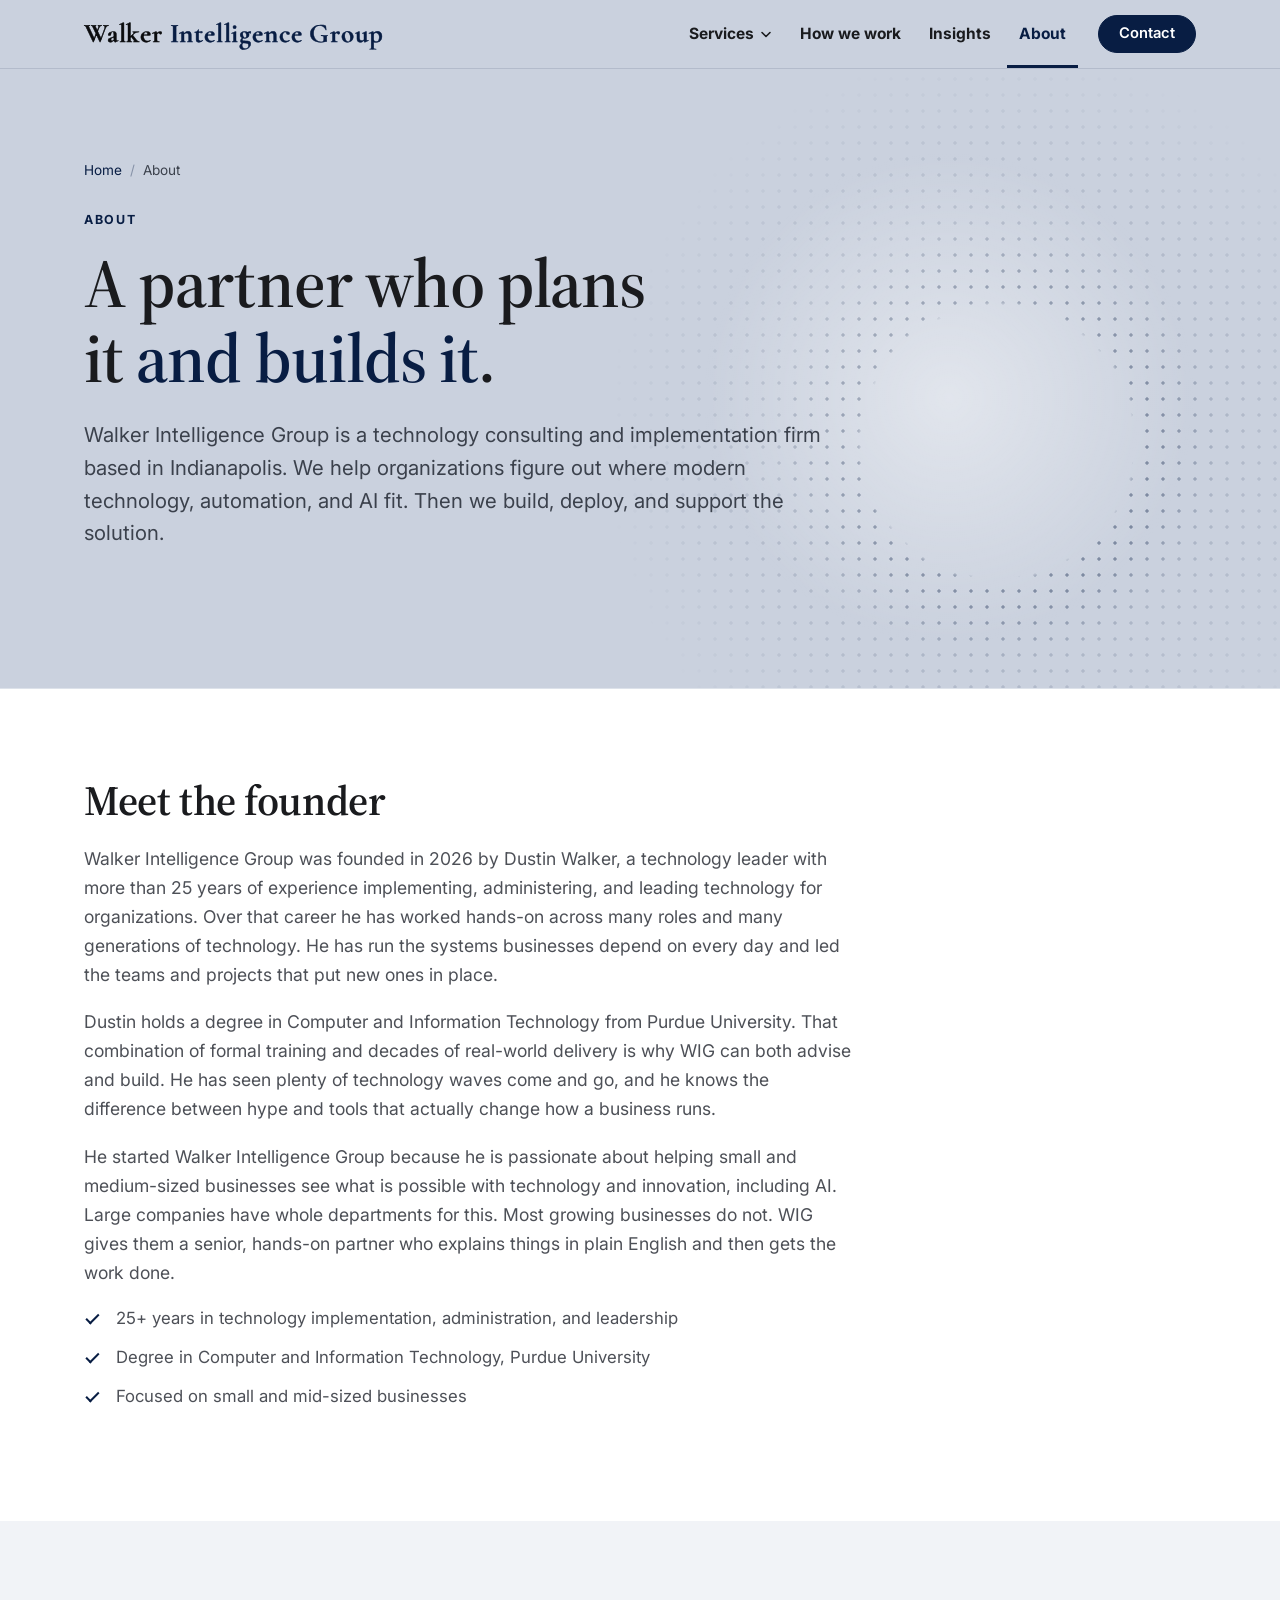
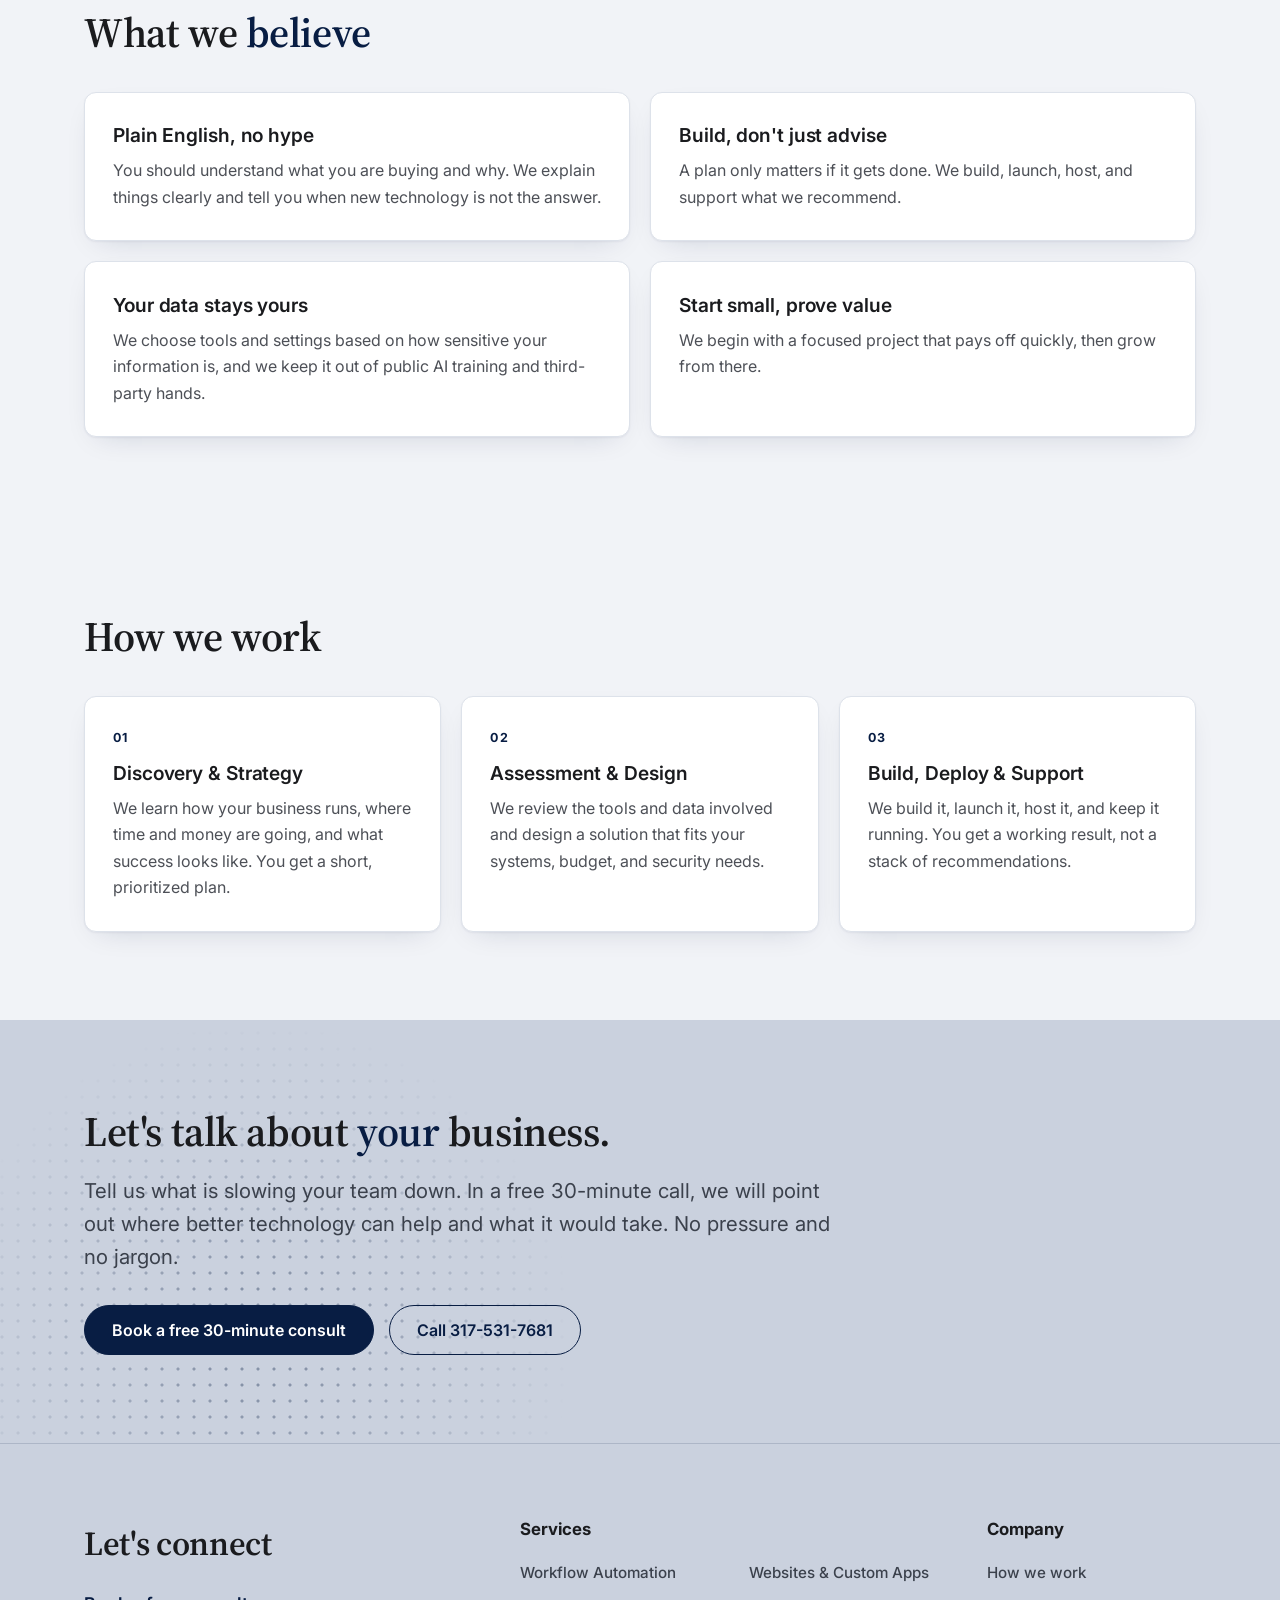
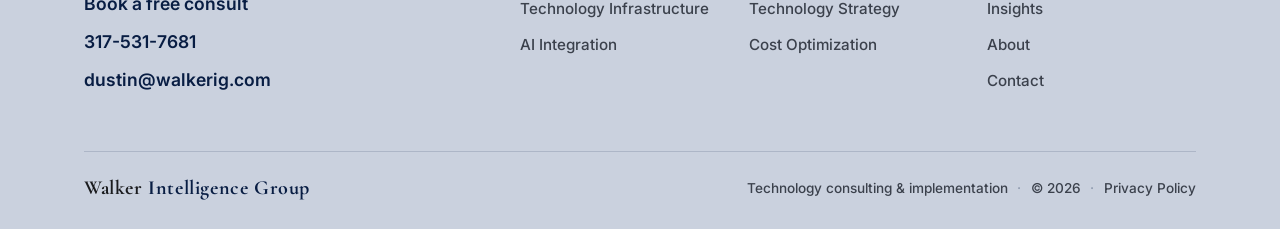
==== commit 7ae11700: "Simplify header: single Contact button, no phone number - Rename the header "Free consult" button to" ====
--- a/about/index.html
+++ b/about/index.html
@@ -36,8 +36,9 @@
   <meta property="og:image:width" content="1200" />
   <meta property="og:image:height" content="630" />
   <meta name="twitter:card" content="summary_large_image" />
-  <link rel="icon" type="image/svg+xml" href="/favicon.svg" />
-  <link rel="apple-touch-icon" href="/wig-logo-144.png" />
+  <link rel="icon" type="image/svg+xml" href="/favicon-wig.svg" />
+  <link rel="icon" type="image/png" sizes="32x32" href="/favicon-32.png" />
+  <link rel="apple-touch-icon" href="/apple-touch-icon.png" />
   <link rel="preconnect" href="https://fonts.googleapis.com" />
   <link rel="preconnect" href="https://fonts.gstatic.com" crossorigin />
   <link href="https://fonts.googleapis.com/css2?family=Cormorant+Garamond:wght@600;700&family=Inter:wght@400;500;600;700&family=Source+Serif+4:opsz,wght@8..60,400;8..60,600&display=swap" rel="stylesheet" />
@@ -131,12 +132,10 @@
         <li class="nav-item"><a class="nav-link" href="/#approach">How we work</a></li>
         <li class="nav-item"><a class="nav-link" href="/insights/">Insights</a></li>
         <li class="nav-item"><a class="nav-link" href="/about/" aria-current="page">About</a></li>
-        <li class="nav-item"><a class="nav-link" href="/contact/">Contact</a></li>
       </ul>
     </nav>
     <div class="header-actions">
-      <a class="header-phone" href="tel:+13175317681">317-531-7681</a>
-    <a class="btn btn-sm" href="/contact/">Free consult</a>
+    <a class="btn btn-sm" href="/contact/">Contact</a>
       <button class="menu-toggle" type="button" aria-expanded="false" aria-controls="mobile-menu" aria-label="Open menu"><span></span><span></span><span></span></button>
     </div>
   </div>
--- a/assets/site.css
+++ b/assets/site.css
@@ -116,7 +116,7 @@
 .brand-main { color: #0b0c0e; -webkit-text-stroke: 0.45px currentColor; }   /* thicken the fine serif strokes */
 .brand-main span { color: var(--navy); }
 
-.primary-nav { flex: 1; }
+.primary-nav { margin-left: auto; }   /* menu links sit with the Contact button on the right */
 .nav-list { list-style: none; display: flex; align-items: center; gap: 0.25rem; }
 .nav-link {
   display: inline-flex;
@@ -139,9 +139,8 @@
 .nav-link svg { width: 12px; height: 12px; transition: transform 0.2s; }
 .nav-trigger[aria-expanded="true"] svg { transform: rotate(180deg); }
 
-.header-actions { display: flex; align-items: center; gap: 1.25rem; margin-left: auto; }
-.header-phone { color: var(--on-surface); text-decoration: none; font-size: 0.97rem; font-weight: 700; white-space: nowrap; }
-.header-phone:hover { color: var(--navy); }
+.header-actions { display: flex; align-items: center; gap: 1.25rem; margin-left: -0.75rem; }
+@media (max-width: 960px) { .header-actions { margin-left: auto; } }
 
 /* Services mega menu */
 .mega {
@@ -242,9 +241,6 @@
 .mobile-contact { display: flex; flex-wrap: wrap; gap: 0.4rem 1.25rem; margin-top: 1.25rem; font-weight: 500; }
 .mobile-contact a { color: var(--text); text-decoration: none; }
 
-@media (max-width: 1180px) {
-  .header-phone { display: none; }
-}
 @media (max-width: 960px) {
   .primary-nav { display: none; }
   .menu-toggle { display: flex; }
